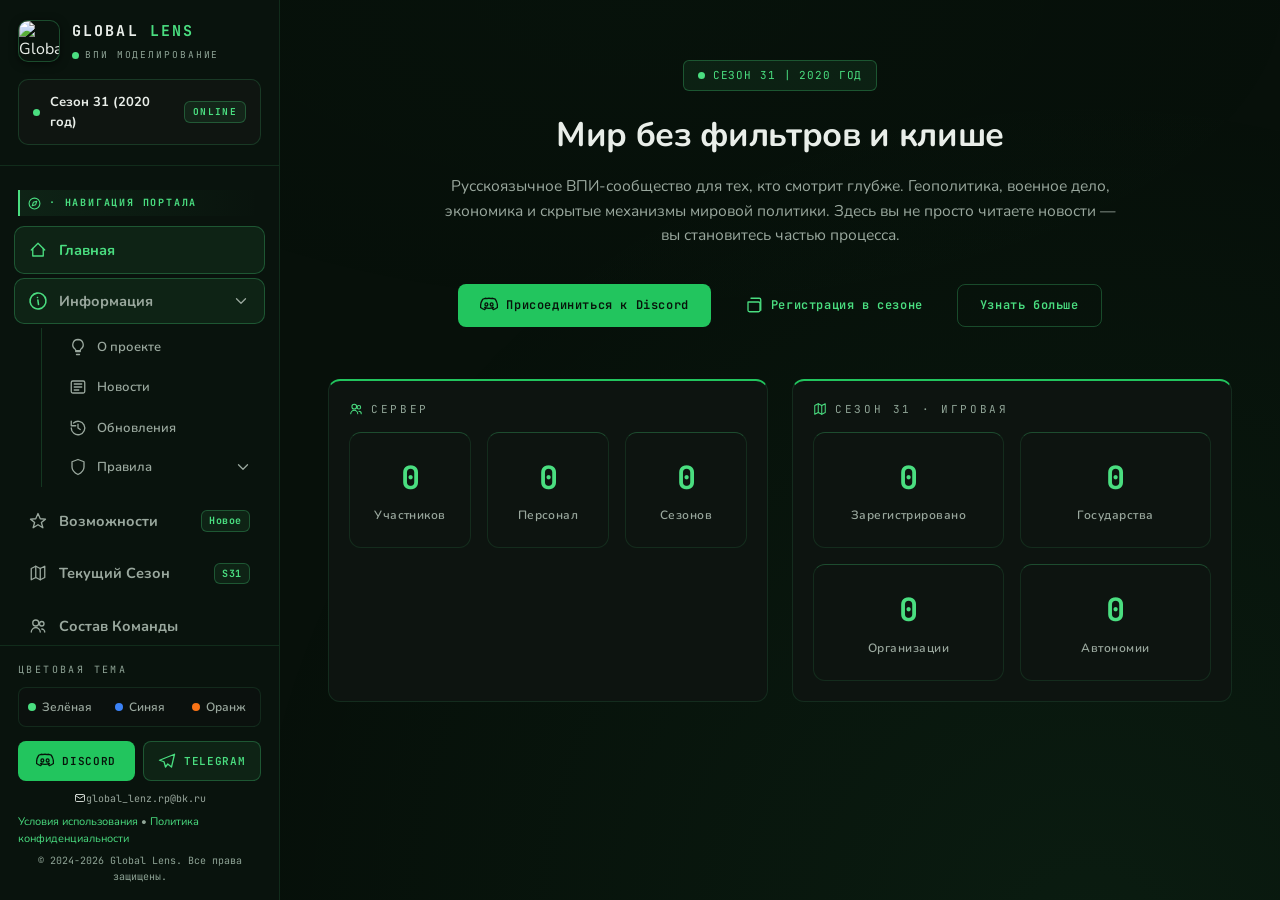
==== index.html @ abaf53c4 "Fix GitHub Pages subpath base href and SPA routing for test repository" ====
<!DOCTYPE html>
<html lang="ru" data-theme="green">
<head>
<meta charset="utf-8">
<meta name="viewport" content="width=device-width, initial-scale=1">
<script>
// Автоматический base href для корректной работы как на основном домене, так и на подкаталогах GitHub Pages
(function() {
  var p = window.location.pathname;
  var host = window.location.hostname;
  if (host.endsWith('github.io')) {
    var segs = p.split('/').filter(Boolean);
    if (segs.length > 0 && !segs[0].endsWith('.html') && !segs[0].endsWith('.php')) {
      document.write('<base href="/' + segs[0] + '/">');
      return;
    }
  }
  document.write('<base href="/">');
})();
</script>
<!-- Основные мета-теги -->
<title>Global Lens — мир без фильтров и клише | Официальный портал</title>
<meta name="description" content="Официальный сайт проекта Global Lens: правила сервера, геополитика, военное дело, статистика игроков, информация о сезонах и актуальный статус.">

<!-- Зелёный цвет темы для эмбедов Discord/Telegram -->
<meta name="theme-color" content="#4ade80">

<link rel="canonical" href="https://global-lens.xyz/">
<link rel="sitemap" type="application/xml" title="Sitemap" href="/sitemap.xml">

<!-- Open Graph (Discord, Telegram, VK и др.) -->
<meta property="og:type" content="website">
<meta property="og:locale" content="ru_RU">
<meta property="og:url" content="https://global-lens.xyz/">
<meta property="og:site_name" content="Global Lens">
<meta property="og:title" content="Global Lens — мир без фильтров и клише | Официальный портал">
<meta property="og:description" content="Официальный портал проекта Global Lens: военно-политическое моделирование, карта Сезона 31 (2020 год), альянсы, статистика игроков, база знаний и правила.">
<meta property="og:image" content="https://global-lens.xyz/assets/logo-green.webp">
<meta property="og:image:width" content="512">
<meta property="og:image:height" content="512">
<meta property="og:image:alt" content="Логотип Global Lens">

<!-- Twitter / X Card -->
<meta name="twitter:card" content="summary">
<meta name="twitter:url" content="https://global-lens.xyz/">
<meta name="twitter:title" content="Global Lens — мир без фильтров и клише">
<meta name="twitter:description" content="Военно-политическое моделирование, карта Сезона 31 (2020 год), альянсы, статистика игроков, база знаний и правила.">
<meta name="twitter:image" content="https://global-lens.xyz/assets/logo-green.webp">

<link rel="icon" type="image/svg+xml" href="LXR.svg">
<link rel="icon" type="image/png" href="planeta.png">
<link rel="preconnect" href="https://fonts.googleapis.com">
<link rel="preconnect" href="https://fonts.gstatic.com" crossorigin>
<link href="https://fonts.googleapis.com/css2?family=JetBrains+Mono:wght@400;700&family=Nunito:wght@400;600;700;800;900&display=swap" rel="stylesheet">
<script type="importmap">
{
  "imports": {
    "three": "https://unpkg.com/three@0.161.0/build/three.module.js",
    "three/addons/": "https://unpkg.com/three@0.161.0/examples/jsm/"
  }
}
</script>
<link rel="stylesheet" href="style.css">
<style>
/* === Геополитическая схема государств на 3D Глобусе (Векторные контуры) === */
.state-schema-container {
  position: relative;
  border: 1px solid rgba(74, 222, 128, 0.25) !important;
  box-shadow: 0 0 35px rgba(74, 222, 128, 0.08);
  border-radius: 16px;
  overflow: hidden;
  background: radial-gradient(circle at 50% 50%, #0d1711 0%, #060a08 100%);
  user-select: none;
}
.globe-viewport {
  width: 100%;
  height: 560px;
  max-height: 75vh;
  min-height: 380px;
  position: relative;
  overflow: hidden;
  background: radial-gradient(circle at center, #09120e 0%, #050807 80%);
  cursor: grab;
}
.globe-viewport:active {
  cursor: grabbing;
}
.globe-loader {
  position: absolute;
  inset: 0;
  display: flex;
  flex-direction: column;
  align-items: center;
  justify-content: center;
  gap: 12px;
  background: rgba(6, 10, 8, 0.95);
  color: #4ade80;
  font-family: 'JetBrains Mono', monospace;
  font-size: 11px;
  letter-spacing: 0.05em;
  z-index: 20;
}
.globe-spinner {
  width: 32px;
  height: 32px;
  border: 2px solid rgba(74, 222, 128, 0.2);
  border-top-color: #4ade80;
  border-radius: 50%;
  animation: globe-spin 0.8s linear infinite;
}
@keyframes globe-spin { to { transform: rotate(360deg); } }

.schema-hud-top {
  position: absolute;
  top: 12px;
  left: 14px;
  right: 14px;
  display: flex;
  justify-content: space-between;
  align-items: center;
  z-index: 15;
  pointer-events: none;
  gap: 10px;
}
.schema-hud-left, .schema-hud-right {
  display: flex;
  align-items: center;
  gap: 8px;
  pointer-events: auto;
}
.schema-badge {
  font-family: 'JetBrains Mono', monospace;
  font-size: 10.5px;
  font-weight: 700;
  color: #4ade80;
  background: rgba(8, 14, 11, 0.88);
  border: 1px solid rgba(74, 222, 128, 0.35);
  padding: 4px 10px;
  border-radius: 20px;
  backdrop-filter: blur(8px);
  display: inline-flex;
  align-items: center;
  gap: 6px;
  letter-spacing: 0.04em;
}
.schema-live-pill {
  font-family: 'JetBrains Mono', monospace;
  font-size: 10px;
  color: #94a3b8;
  background: rgba(15, 23, 42, 0.8);
  padding: 3px 8px;
  border-radius: 12px;
  border: 1px solid rgba(148, 163, 184, 0.2);
  display: inline-flex;
  align-items: center;
  gap: 5px;
}
.dot-pulse {
  width: 6px;
  height: 6px;
  border-radius: 50%;
  background: #4ade80;
  box-shadow: 0 0 6px #4ade80;
  animation: pulse-dot 1.5s infinite;
}
@keyframes pulse-dot { 0%, 100% { opacity: 1; } 50% { opacity: 0.3; } }

.globe-source-select-wrap {
  position: relative;
  display: inline-flex;
  align-items: center;
  background: rgba(8, 14, 11, 0.88);
  border: 1px solid rgba(74, 222, 128, 0.3);
  border-radius: 8px;
  padding: 2px 8px 2px 6px;
  backdrop-filter: blur(8px);
}
.globe-source-select-wrap .ic.mini {
  width: 13px;
  height: 13px;
  color: #4ade80;
  margin-right: 5px;
}
.globe-source-select {
  background: transparent;
  border: none;
  color: #f1f5f9;
  font-family: 'JetBrains Mono', monospace;
  font-size: 10px;
  cursor: pointer;
  outline: none;
  padding: 2px 0;
}
.globe-source-select option {
  background: #09120e;
  color: #f1f5f9;
}
.globe-hud-btn {
  background: rgba(8, 14, 11, 0.88);
  border: 1px solid rgba(74, 222, 128, 0.3);
  color: #4ade80;
  width: 26px;
  height: 26px;
  border-radius: 50%;
  display: inline-flex;
  align-items: center;
  justify-content: center;
  cursor: pointer;
  backdrop-filter: blur(8px);
  transition: all 0.2s;
  padding: 0;
}
.globe-hud-btn:hover {
  background: rgba(74, 222, 128, 0.2);
  border-color: #4ade80;
}
.globe-hud-btn.spinning svg {
  animation: globe-spin 0.6s linear infinite;
}

/* 3D Метки стран с флагами на сфере */
.globe-flag-pin {
  position: absolute;
  width: 0;
  height: 0;
  pointer-events: none;
  user-select: none;
  z-index: 5;
  transition: opacity 0.25s ease;
}
.globe-flag-pin:hover {
  z-index: 30 !important;
}
.flag-pin-badge {
  position: absolute;
  left: 0;
  bottom: 0;
  display: inline-flex;
  align-items: center;
  gap: 5px;
  background: rgba(6, 12, 9, 0.92);
  border: 1px solid var(--faction-color, #4ade80);
  box-shadow: 0 0 12px var(--faction-glow, rgba(74, 222, 128, 0.4)), 0 4px 12px rgba(0, 0, 0, 0.7);
  padding: 2.5px 7px 2.5px 6px;
  border-radius: 12px;
  backdrop-filter: blur(8px);
  transform: translate(-50%, -8px);
  transform-origin: 50% 100%;
  pointer-events: auto;
  cursor: pointer;
  transition: transform 0.2s cubic-bezier(0.175, 0.885, 0.32, 1.275), box-shadow 0.2s ease, opacity 0.25s ease, border-color 0.2s ease;
  will-change: transform;
}
.globe-flag-pin:hover .flag-pin-badge,
.flag-pin-badge:hover {
  transform: translate(-50%, -10px) scale(1.15);
  box-shadow: 0 0 20px var(--faction-glow, rgba(74, 222, 128, 0.6)), 0 6px 16px rgba(0, 0, 0, 0.9);
}
.flag-icon {
  font-size: 13px;
  line-height: 1;
  display: inline-flex;
  align-items: center;
}
.flag-label {
  font-family: 'JetBrains Mono', monospace;
  font-size: 9.5px;
  font-weight: 700;
  color: #f1f5f9;
  letter-spacing: 0.02em;
  white-space: nowrap;
}
.flag-count-pill {
  font-family: 'JetBrains Mono', monospace;
  font-size: 8.5px;
  background: var(--faction-color, #4ade80);
  color: #060a08;
  font-weight: 800;
  padding: 0 4px;
  border-radius: 8px;
  line-height: 14px;
  margin-left: 2px;
}
.flag-radar-dot {
  position: absolute;
  bottom: -6px;
  left: 50%;
  transform: translateX(-50%);
  width: 5px;
  height: 5px;
  border-radius: 50%;
  background: var(--faction-color, #4ade80);
  box-shadow: 0 0 6px var(--faction-color, #4ade80);
}

/* Всплывающие подсказки (Tooltips) - абсолютный приоритет поверх меток и канваса */
#globeCanvas > div > div:not(.scene-tooltip) {
  z-index: 10 !important;
}
.float-tooltip-kap,
.scene-tooltip,
div.scene-tooltip {
  z-index: 99999999 !important;
  pointer-events: none !important;
  background: transparent !important;
  border: none !important;
  padding: 0 !important;
  box-shadow: none !important;
}
.globe-tooltip {
  position: relative;
  z-index: 100000000 !important;
  background: rgba(6, 12, 9, 0.98);
  border: 1px solid rgba(148, 163, 184, 0.35);
  border-radius: 9px;
  padding: 10px 14px;
  backdrop-filter: blur(14px);
  box-shadow: 0 16px 40px rgba(0, 0, 0, 0.95), 0 0 0 1px rgba(255, 255, 255, 0.08);
  font-family: 'Nunito', sans-serif;
  color: #f1f5f9;
  pointer-events: none;
  min-width: 170px;
  max-width: 290px;
}
.globe-tooltip.active {
  border-color: rgba(74, 222, 128, 0.6);
  box-shadow: 0 0 24px rgba(74, 222, 128, 0.25), 0 16px 40px rgba(0, 0, 0, 0.95);
}
.globe-tooltip-header {
  display: flex;
  align-items: center;
  gap: 6px;
  margin-bottom: 4px;
}
.globe-tooltip-flag {
  font-size: 14px;
}
.globe-tooltip-title {
  font-family: 'JetBrains Mono', monospace;
  font-size: 11px;
  font-weight: 700;
  color: #f8fafc;
}
.globe-tooltip-status {
  font-family: 'JetBrains Mono', monospace;
  font-size: 8.5px;
  color: #4ade80;
  background: rgba(74, 222, 128, 0.15);
  padding: 1px 4px;
  border-radius: 4px;
  margin-left: auto;
}
.globe-tooltip-row {
  font-size: 10px;
  margin-top: 2px;
  display: flex;
  gap: 4px;
}
.globe-tooltip-row .k { color: #94a3b8; }
.globe-tooltip-row .v { color: #f1f5f9; font-weight: 600; }
.globe-tooltip-hint {
  font-family: 'JetBrains Mono', monospace;
  font-size: 8.5px;
  color: #64748b;
  margin-top: 6px;
  border-top: 1px dashed rgba(255, 255, 255, 0.1);
  padding-top: 4px;
}

/* Карточка выбранного государства (HUD Drawer) */
.globe-country-card {
  position: absolute;
  bottom: 56px;
  right: 14px;
  width: 280px;
  background: rgba(8, 14, 11, 0.94);
  border: 1px solid rgba(74, 222, 128, 0.35);
  border-top: 2px solid var(--faction-color, #4ade80);
  border-radius: 12px;
  padding: 14px;
  backdrop-filter: blur(12px);
  box-shadow: 0 12px 32px rgba(0, 0, 0, 0.75), 0 0 20px rgba(74, 222, 128, 0.1);
  z-index: 30;
  animation: cardIn 0.25s cubic-bezier(0.16, 1, 0.3, 1);
}
@keyframes cardIn {
  from { opacity: 0; transform: translateY(10px) scale(0.96); }
  to { opacity: 1; transform: translateY(0) scale(1); }
}
.card-close-btn {
  position: absolute;
  top: 8px; right: 8px;
  background: transparent;
  border: none;
  color: #94a3b8;
  font-size: 12px;
  cursor: pointer;
  padding: 4px 6px;
  border-radius: 4px;
  transition: all 0.2s;
}
.card-close-btn:hover {
  color: #fff;
  background: rgba(255, 255, 255, 0.1);
}
.country-card-header {
  display: flex;
  align-items: center;
  gap: 10px;
  margin-bottom: 10px;
}
.country-card-flag {
  font-size: 26px;
  line-height: 1;
}
.country-card-title-group h4 {
  margin: 0;
  font-family: 'JetBrains Mono', monospace;
  font-size: 13px;
  color: #f8fafc;
}
.country-card-faction {
  font-family: 'JetBrains Mono', monospace;
  font-size: 9.5px;
  display: inline-block;
  padding: 1px 6px;
  border-radius: 4px;
  border: 1px solid currentColor;
  margin-top: 2px;
}
.country-card-grid {
  display: grid;
  grid-template-columns: 1fr 1fr;
  gap: 8px;
  margin-bottom: 12px;
  background: rgba(15, 23, 42, 0.5);
  padding: 8px;
  border-radius: 8px;
  border: 1px solid rgba(255, 255, 255, 0.05);
}
.card-stat-item {
  display: flex;
  flex-direction: column;
}
.card-stat-label {
  font-family: 'JetBrains Mono', monospace;
  font-size: 8.5px;
  color: #64748b;
  text-transform: uppercase;
}
.card-stat-val {
  font-family: 'JetBrains Mono', monospace;
  font-size: 11px;
  color: #e2e8f0;
  font-weight: 700;
  margin-top: 1px;
}
.country-card-footer {
  display: flex;
  justify-content: flex-end;
  margin-top: 6px;
}
.country-dossier-btn {
  width: 100%;
  display: flex;
  align-items: center;
  justify-content: center;
  gap: 8px;
  padding: 8px 14px;
  font-family: 'JetBrains Mono', 'Segoe UI', monospace;
  font-size: 11px;
  font-weight: 700;
  text-transform: uppercase;
  letter-spacing: 0.8px;
  color: #ffffff;
  background: linear-gradient(135deg, rgba(74, 222, 128, 0.16) 0%, rgba(15, 23, 42, 0.82) 100%);
  border: 1px solid var(--faction-color, rgba(74, 222, 128, 0.5));
  border-radius: 8px;
  cursor: pointer;
  box-shadow: 0 0 14px rgba(74, 222, 128, 0.15), inset 0 1px 0 rgba(255, 255, 255, 0.15);
  backdrop-filter: blur(8px);
  -webkit-backdrop-filter: blur(8px);
  transition: all 0.25s cubic-bezier(0.16, 1, 0.3, 1);
  position: relative;
  overflow: hidden;
}
.country-dossier-btn::before {
  content: '';
  position: absolute;
  top: 0; left: -100%; width: 100%; height: 100%;
  background: linear-gradient(90deg, transparent, rgba(255, 255, 255, 0.22), transparent);
  transition: left 0.5s ease;
}
.country-dossier-btn:hover {
  background: linear-gradient(135deg, rgba(74, 222, 128, 0.32) 0%, rgba(30, 41, 59, 0.95) 100%);
  border-color: var(--faction-color, #4ade80);
  box-shadow: 0 0 20px var(--faction-color, rgba(74, 222, 128, 0.45)), 0 4px 12px rgba(0, 0, 0, 0.4);
  transform: translateY(-1.5px);
  color: #f8fafc;
}
.country-dossier-btn:hover::before {
  left: 100%;
}
.country-dossier-btn:hover .dossier-arrow {
  transform: translateX(3px);
}
.country-dossier-btn:active {
  transform: translateY(0.5px) scale(0.98);
  box-shadow: 0 0 10px var(--faction-color, rgba(74, 222, 128, 0.3));
}
.dossier-arrow {
  transition: transform 0.2s ease;
  stroke: var(--faction-color, #4ade80);
}

/* Нижняя панель легенды и контролов */
.schema-legend-bar {
  position: absolute;
  bottom: 10px;
  left: 10px;
  right: 10px;
  display: flex;
  flex-direction: column;
  align-items: center;
  gap: 6px;
  z-index: 15;
  pointer-events: none;
}
.legend-pills {
  display: flex;
  flex-wrap: wrap;
  gap: 5px;
  justify-content: center;
  pointer-events: auto;
}
.l-pill {
  font-family: 'JetBrains Mono', monospace;
  font-size: 9.5px;
  padding: 3px 8px;
  border-radius: 12px;
  background: rgba(8, 14, 11, 0.88);
  border: 1px solid rgba(255, 255, 255, 0.12);
  color: #e2e8f0;
  display: inline-flex;
  align-items: center;
  gap: 5px;
  backdrop-filter: blur(8px);
  cursor: pointer;
  transition: all 0.2s;
}
.l-pill:hover {
  border-color: rgba(74, 222, 128, 0.5);
  background: rgba(74, 222, 128, 0.15);
  transform: translateY(-1px);
}
.l-pill.active {
  background: rgba(255, 255, 255, 0.18) !important;
  border-color: #ffffff !important;
  box-shadow: 0 0 14px rgba(255, 255, 255, 0.35) !important;
  transform: translateY(-1.5px);
}
.l-pill.blue.active {
  border-color: #38bdf8 !important;
  box-shadow: 0 0 16px rgba(56, 189, 248, 0.6) !important;
}
.l-pill.red.active {
  border-color: #f87171 !important;
  box-shadow: 0 0 16px rgba(248, 113, 113, 0.6) !important;
}
.l-pill.amber.active {
  border-color: #fbbf24 !important;
  box-shadow: 0 0 16px rgba(251, 191, 36, 0.6) !important;
}
.l-pill.orange.active {
  border-color: #fb923c !important;
  box-shadow: 0 0 16px rgba(251, 146, 60, 0.6) !important;
}
.l-pill.purple.active {
  border-color: #c084fc !important;
  box-shadow: 0 0 16px rgba(192, 132, 252, 0.6) !important;
}
.l-pill.green.active {
  border-color: #4ade80 !important;
  box-shadow: 0 0 16px rgba(74, 222, 128, 0.6) !important;
}
.l-pill.cyan.active {
  border-color: #06b6d4 !important;
  box-shadow: 0 0 16px rgba(6, 182, 212, 0.6) !important;
}
.l-pill.emerald.active {
  border-color: #10b981 !important;
  box-shadow: 0 0 16px rgba(16, 185, 129, 0.6) !important;
}
.l-pill.yellow.active {
  border-color: #eab308 !important;
  box-shadow: 0 0 16px rgba(234, 179, 8, 0.6) !important;
}
.l-pill.ruby.active {
  border-color: #e11d48 !important;
  box-shadow: 0 0 16px rgba(225, 29, 72, 0.6) !important;
}
.l-pill.gray.active {
  border-color: #94a3b8 !important;
  box-shadow: 0 0 16px rgba(148, 163, 184, 0.6) !important;
}

.globe-flag-pin.pin-highlighted {
  z-index: 20 !important;
  opacity: 1 !important;
}
.globe-flag-pin.pin-highlighted .flag-pin-badge {
  transform: translate(-50%, -10px) scale(1.14);
  box-shadow: 0 0 25px var(--faction-glow), 0 0 12px var(--faction-color), 0 4px 14px rgba(0, 0, 0, 0.8) !important;
  border-width: 1.5px !important;
}
/* Другие страны при активном фильтре альянса остаются четко видимыми и кликабельными */
.globe-flag-pin.pin-dimmed {
  opacity: 0.72 !important;
  pointer-events: none;
  z-index: 4 !important;
}
.globe-flag-pin.pin-dimmed:hover {
  opacity: 1 !important;
  z-index: 30 !important;
}
.globe-flag-pin.pin-dimmed .flag-pin-badge {
  pointer-events: auto !important;
  cursor: pointer;
  transform: translate(-50%, -8px) scale(0.92);
  box-shadow: 0 2px 8px rgba(0, 0, 0, 0.6);
  opacity: 0.90;
}
.globe-flag-pin.pin-dimmed:hover .flag-pin-badge,
.globe-flag-pin.pin-dimmed .flag-pin-badge:hover {
  transform: translate(-50%, -10px) scale(1.15);
  opacity: 1;
  box-shadow: 0 0 20px var(--faction-glow, rgba(74, 222, 128, 0.6)), 0 6px 16px rgba(0, 0, 0, 0.9);
}

.l-pill .dot { width: 6px; height: 6px; border-radius: 50%; }
.l-pill.blue .dot { background: #38bdf8; box-shadow: 0 0 6px #38bdf8; }
.l-pill.red .dot { background: #f87171; box-shadow: 0 0 6px #f87171; }
.l-pill.amber .dot { background: #fbbf24; box-shadow: 0 0 6px #fbbf24; }
.l-pill.orange .dot { background: #fb923c; box-shadow: 0 0 6px #fb923c; }
.l-pill.purple .dot { background: #c084fc; box-shadow: 0 0 6px #c084fc; }
.l-pill.green .dot { background: #4ade80; box-shadow: 0 0 6px #4ade80; }
.l-pill.cyan .dot { background: #06b6d4; box-shadow: 0 0 6px #06b6d4; }
.l-pill.emerald .dot { background: #10b981; box-shadow: 0 0 6px #10b981; }
.l-pill.yellow .dot { background: #eab308; box-shadow: 0 0 6px #eab308; }
.l-pill.ruby .dot { background: #e11d48; box-shadow: 0 0 6px #e11d48; }
.l-pill.gray .dot { background: #94a3b8; box-shadow: 0 0 6px #94a3b8; }

.viewer-bottom-controls {
  display: flex;
  align-items: center;
  gap: 8px;
  pointer-events: auto;
  flex-wrap: wrap;
  justify-content: center;
}
.globe-ctrl-btn {
  font-family: 'JetBrains Mono', monospace;
  font-size: 9.5px;
  color: #94a3b8;
  background: rgba(8, 14, 11, 0.88);
  border: 1px solid rgba(255, 255, 255, 0.1);
  padding: 3px 8px;
  border-radius: 6px;
  cursor: pointer;
  backdrop-filter: blur(8px);
  transition: all 0.2s;
}
.globe-ctrl-btn:hover {
  color: #4ade80;
  border-color: rgba(74, 222, 128, 0.4);
}
.globe-ctrl-btn.active {
  color: #4ade80;
  border-color: rgba(74, 222, 128, 0.5);
  background: rgba(74, 222, 128, 0.12);
}
.viewer-hint-text {
  font-family: 'JetBrains Mono', monospace;
  font-size: 9.5px;
  color: #64748b;
  letter-spacing: 0.04em;
}

@media (max-width: 640px) {
  .globe-source-select-wrap { display: none; }
  .globe-country-card { width: calc(100% - 24px); right: 12px; bottom: 85px; }
  .viewer-hint-text { display: none; }
}
</style>
</head>
<body>

<!-- Мобильная шапка (видна только на экранах ≤960px) -->
<header class="mobile-header">
  <button class="menu-toggle" id="menuToggle" aria-label="Открыть меню навигации" aria-expanded="false">
    <svg viewBox="0 0 24 24" fill="none" stroke="currentColor" stroke-width="2.2" stroke-linecap="round"><path d="M3 6h18M3 12h18M3 18h18"/></svg>
  </button>
  <div class="mobile-brand">
    <div class="logo-badge mini">
      <img class="logo-green" src="assets/logo-green.webp" alt="Global Lens Green" width="32" height="32">
      <img class="logo-blue" src="assets/logo-blue.webp" alt="Global Lens Blue" width="32" height="32">
      <img class="logo-orange" src="assets/logo-orange.webp" alt="Global Lens Orange" width="32" height="32">
    </div>
    <div class="mobile-title"><span class="logo-title">GLOBAL <span>LENS</span></span></div>
  </div>
  <div class="status-card" style="margin:0;padding:6px 10px;font-size:11px"><span class="dot pulse" style="width:6px;height:6px"></span>S31</div>
</header>

<div class="layout">

  <!-- Оверлей для закрытия мобильного меню -->
  <div class="drawer-overlay" id="drawerOverlay"></div>

  <!-- SIDEBAR -->
  <aside class="sidebar">
    <div class="side-top">
      <div class="logo-row">
        <div class="logo-badge">
          <img class="logo-green" src="assets/logo-green.webp" alt="Global Lens Green" width="48" height="48">
          <img class="logo-blue" src="assets/logo-blue.webp" alt="Global Lens Blue" width="48" height="48">
          <img class="logo-orange" src="assets/logo-orange.webp" alt="Global Lens Orange" width="48" height="48">
        </div>
        <div>
          <div class="logo-title">GLOBAL <span>LENS</span></div>
          <div class="logo-sub"><span class="dot"></span>ВПИ МОДЕЛИРОВАНИЕ</div>
        </div>
        <button class="drawer-close-btn" id="drawerCloseBtn" aria-label="Закрыть меню">✕</button>
      </div>
      <div class="status-card">
        <span class="dot pulse"></span>Сезон 31 (2020 год)<span class="badge-online">ONLINE</span>
      </div>
    </div>

    <nav class="side-nav">
      <div class="nav-category-header">
        <svg class="nav-cat-ic" viewBox="0 0 24 24" fill="none" stroke="currentColor" stroke-width="2" stroke-linecap="round" stroke-linejoin="round">
          <circle cx="12" cy="12" r="10"></circle>
          <polygon points="16.24 7.76 14.12 14.12 7.76 16.24 9.88 9.88 16.24 7.76"></polygon>
        </svg>
        <span>· НАВИГАЦИЯ ПОРТАЛА</span>
      </div>
      <a class="nav-item active" href="#" data-go="home"><svg class="ic"><use href="#i-home"/></svg>Главная</a>
      <div class="nav-group open" id="infoGroup">
        <button class="nav-item" id="infoBtn"><svg class="ic"><use href="#i-info"/></svg>Информация<svg class="chev ic"><use href="#i-chevron"/></svg></button>
        <div class="subnav">
          <a class="sub-item" href="#" data-go="about"><svg class="ic"><use href="#i-bulb"/></svg>О проекте</a>
          <a class="sub-item" href="#" data-go="news"><svg class="ic"><use href="#i-news"/></svg>Новости</a>
          <a class="sub-item" href="#" data-go="updates"><svg class="ic"><use href="#i-history"/></svg>Обновления</a>
          
          <div class="nav-group" id="rulesGroup">
            <button class="sub-item" id="rulesBtn"><svg class="ic"><use href="#i-shield"/></svg>Правила<svg class="chev ic"><use href="#i-chevron"/></svg></button>
            <div class="subnav">
              <a class="sub-item" href="#" data-go="rules-server"><svg class="ic"><use href="#i-scroll"/></svg>Правила сервера</a>
              <a class="sub-item" href="#" data-go="rules-bot"><svg class="ic"><use href="#i-bot"/></svg>Правила бота</a>
              <a class="sub-item" href="#" data-go="rules-privacy"><svg class="ic"><use href="#i-lock"/></svg>Приватность</a>
            </div>
          </div>
        </div>
      </div>
      <a class="nav-item" href="#" data-go="features"><svg class="ic"><use href="#i-star"/></svg>Возможности<span class="pill">Новое</span></a>
      <a class="nav-item" href="#" data-go="season"><svg class="ic"><use href="#i-map"/></svg>Текущий Сезон<span class="pill">S31</span></a>
      <a class="nav-item" href="#" data-go="staff"><svg class="ic"><use href="#i-users"/></svg>Состав Команды</a>
      <a class="nav-item nav-item-shame" href="#" data-go="shame"><svg class="ic"><use href="#i-skull"/></svg>Доска позора<span class="pill pill-shame">401</span></a>

      <div class="nav-category-header nav-category-spacer">
        <svg class="nav-cat-ic" viewBox="0 0 24 24" fill="none" stroke="currentColor" stroke-width="2" stroke-linecap="round" stroke-linejoin="round">
          <rect x="3" y="3" width="7" height="7"></rect>
          <rect x="14" y="3" width="7" height="7"></rect>
          <rect x="14" y="14" width="7" height="7"></rect>
          <rect x="3" y="14" width="7" height="7"></rect>
        </svg>
        <span>· ДОПОЛНИТЕЛЬНО</span>
      </div>
      <a class="nav-item" href="#" data-go="cabinet"><svg class="ic"><use href="#i-user"/></svg><span id="cabinetLabel">Личный кабинет</span></a>
      <a class="nav-item" href="#" data-go="press"><svg class="ic"><use href="#i-news"/></svg>Пресса</a>
      <a class="nav-item" href="#" data-go="donate"><svg class="ic"><use href="#i-bag"/></svg>Донат магазин</a>
      <a class="nav-item" href="#" data-go="wiki"><svg class="ic"><use href="#i-book"/></svg>Вики</a>
    </nav>

    <div class="side-bottom">
      <div class="theme-row">
        <div class="nav-label" style="margin:0">ЦВЕТОВАЯ ТЕМА</div>
        <div class="theme-name" id="themeName"></div>
      </div>
      <div class="themes">
        <button class="theme-btn" data-theme-set="green"><i class="theme-icon-green"></i>Зелёная</button>
        <button class="theme-btn" data-theme-set="blue"><i class="theme-icon-blue"></i>Синяя</button>
        <button class="theme-btn" data-theme-set="orange"><i class="theme-icon-orange"></i>Оранж</button>
      </div>
      <div class="socials">
        <a class="btn-discord" href="https://discord.gg/edPpSRmRNu" target="_blank" rel="noopener">
          <svg class="ic" viewBox="0 0 24 24"><path d="M20.3 4.3a18 18 0 0 0-4.4-1.3l-.2.4a16.4 16.4 0 0 0-7.5 0l-.2-.4A18 18 0 0 0 3.7 4.3C1.2 8 .5 11.7.8 15.3a18 18 0 0 0 5.5 2.8c.5-.6.9-1.3 1.2-2-.5-.2-.9-.4-1.3-.7l.3-.2a13 13 0 0 0 11 0l.3.2c-.4.3-.8.5-1.3.7.3.7.7 1.4 1.2 2a18 18 0 0 0 5.5-2.8c.4-4.2-.7-7.9-2.9-11zM8.5 13.3c-1 0-1.9-1-1.9-2.1 0-1.2.8-2.1 1.9-2.1 1 0 1.9 1 1.9 2.1 0 1.2-.9 2.1-1.9 2.1zm7 0c-1 0-1.9-1-1.9-2.1 0-1.2.8-2.1 1.9-2.1s1.9 1 1.9 2.1c0 1.2-.9 2.1-1.9 2.1z"/></svg>
          DISCORD
        </a>
        <a class="btn-tg" href="https://t.me/+5DaqxYO3H6VlMzhi" target="_blank" rel="noopener">
          <svg class="ic" viewBox="0 0 24 24"><path d="M22 3 2 11l6 2 2 7 3-4 5 4 4-17z"/></svg>
          TELEGRAM
        </a>
      </div>
      <div class="mail"><svg class="ic"><use href="#i-mail"/></svg><a href="mailto:global_lenz.rp@bk.ru">global_lenz.rp@bk.ru</a></div>
      <div class="legal-docs" style="margin-top: 6px; font-size: 11px; color: #8fa496;">
        <a href="/terms.html" style="color: #4ade80; text-decoration: none;">Условия использования</a> • <a href="/privacy.html" style="color: #4ade80; text-decoration: none;">Политика конфиденциальности</a>
      </div>
      <div class="copy">© 2024-2026 Global Lens. Все права защищены.</div>
    </div>
  </aside>

  <!-- MAIN -->
  <main class="main">

    <!-- ГЛАВНАЯ -->
    <section class="page active" id="page-home">
      <div class="hero">
        <div class="hero-badge"><i class="dot pulse"></i>СЕЗОН 31 | 2020 ГОД</div>
        <h1>Мир без фильтров и клише</h1>
        <p class="lead">Русскоязычное ВПИ-сообщество для тех, кто смотрит глубже. Геополитика, военное дело, экономика и скрытые механизмы мировой политики. Здесь вы не просто читаете новости — вы становитесь частью процесса.</p>
        
        <div class="cta-row">
          <a class="cta fill" href="https://discord.gg/edPpSRmRNu" target="_blank" rel="noopener"><svg class="ic"><use href="#i-discord"/></svg>Присоединиться к Discord</a>
          <a class="cta outline" href="#" data-go="cabinet"><svg class="ic"><use href="#i-scroll"/></svg>Регистрация в сезоне</a>
          <a class="cta ghost" href="#" data-go="about">Узнать больше</a>
        </div>
      </div>

      <div class="stats-split">
        <div class="stats-col">
          <div class="stats-col-title"><svg class="ic"><use href="#i-users"/></svg>СЕРВЕР</div>
          <div class="stats three">
            <div class="stat"><b data-stat="discord_members">0</b><span>Участников</span></div>
            <div class="stat"><b data-stat="staff">0</b><span>Персонал</span></div>
            <div class="stat"><b data-count="31">0</b><span>Сезонов</span></div>
          </div>
        </div>
        <div class="stats-col">
          <div class="stats-col-title"><svg class="ic"><use href="#i-map"/></svg>СЕЗОН 31 · ИГРОВАЯ</div>
          <div class="stats two">
            <div class="stat"><b data-stat="players">0</b><span>Зарегистрировано</span></div>
            <div class="stat"><b data-stat="countries">0</b><span>Государства</span></div>
            <div class="stat"><b data-stat="orgs">0</b><span>Организации</span></div>
            <div class="stat"><b data-stat="autos">0</b><span>Автономии</span></div>
          </div>
        </div>
      </div>
      <div class="updates-stats" style="margin-top:18px" id="worldStats"></div>
    </section>

    <!-- О ПРОЕКТЕ -->
    <section class="page" id="page-about">
      <h1>О <em>сервере</em></h1>
      <p class="lead">ВПИ-сообщество нового уровня</p>

      <div class="about-split">
        <div class="about-viewer state-schema-container" id="globeViewerWrapper">
          <!-- Верхний HUD управления и источника -->
          <div class="schema-hud-top">
            <div class="schema-hud-left">
              <span class="schema-badge"><svg class="ic"><use href="#i-globe"/></svg> ГЕОПОЛИТИЧЕСКАЯ СХЕМА</span>
              <span class="schema-live-pill" id="globeLiveStatus" title="Автоматическая синхронизация с файлом">
                <span class="dot-pulse"></span>
                <span id="globeCountryCount">0 стран</span>
              </span>
            </div>
            <div class="schema-hud-right">
              <div class="globe-source-select-wrap">
                <svg class="ic mini"><use href="#i-scroll"/></svg>
                <select id="globeSourceSelect" class="globe-source-select" title="Выберите файл со странами">
                  <option value="data/seasons/season-31.json">data/seasons/season-31.json (Сезон 31 - 2020)</option>
                  <option value="players.json" selected>players.json (Активные игроки)</option>
                  <option value="countries2020.json">countries2020.json (2020 База - 205 стран)</option>
                  <option value="autonomy.json">autonomy.json (43 Автономии)</option>
                  <option value="pmc.json">pmc.json (40 ЧВК / Организаций)</option>
                  <option value="data/active_countries.json">data/active_countries.json</option>
                  <option value="data/seasons/season-28.json">data/seasons/season-28.json (Сезон 28)</option>
                  <option value="data/seasons/season-26.json">data/seasons/season-26.json (Сезон 26)</option>
                  <option value="data/seasons/season-25.json">data/seasons/season-25.json (Сезон 25)</option>
                  <option value="countries2014.json">countries2014.json (2014 База)</option>
                  <option value="custom">Выбрать локальный файл...</option>
                </select>
              </div>
              <input type="file" id="globeCustomFileInput" accept=".json" style="display:none">
              <button id="globeRefreshBtn" class="globe-hud-btn" title="Принудительно перечитать файл">
                <svg class="ic mini"><use href="#i-history"/></svg>
              </button>
            </div>
          </div>

          <!-- Контейнер для 3D WebGL планеты с контурами -->
          <div id="globeContainer" class="globe-viewport">
            <div id="globeLoading" class="globe-loader">
              <div class="globe-spinner"></div>
              <span>Инициализация 3D-контуров Земли...</span>
            </div>
          </div>

          <!-- Карточка выбранной страны (HUD Drawer) -->
          <div id="globeCountryCard" class="globe-country-card" style="display: none;">
            <button class="card-close-btn" id="closeCountryCardBtn" title="Закрыть">✕</button>
            <div class="country-card-header">
              <span class="country-card-flag" id="cardFlag">🏳️</span>
              <div class="country-card-title-group">
                <h4 id="cardName">Государство</h4>
                <div id="cardFactionsWrap" class="country-card-factions-wrap">
                  <span class="country-card-faction" id="cardFaction">Фракция</span>
                </div>
              </div>
            </div>
            <div class="country-card-grid">
              <div class="card-stat-item">
                <span class="card-stat-label">Игрок / Лидер</span>
                <span class="card-stat-val" id="cardPlayer">—</span>
              </div>
              <div class="card-stat-item">
                <span class="card-stat-label">Статус</span>
                <span class="card-stat-val" id="cardStatus">—</span>
              </div>
              <div class="card-stat-item">
                <span class="card-stat-label">Население</span>
                <span class="card-stat-val" id="cardPop">—</span>
              </div>
              <div class="card-stat-item">
                <span class="card-stat-label">ВВП</span>
                <span class="card-stat-val" id="cardGdp">—</span>
              </div>
            </div>
            <div class="country-card-footer">
              <button class="country-dossier-btn" id="cardDossierBtn">
                <span>Открыть досье в сезоне</span>
                <svg class="dossier-arrow" viewBox="0 0 24 24" width="13" height="13" fill="none" stroke="currentColor" stroke-width="2.2" stroke-linecap="round" stroke-linejoin="round">
                  <line x1="5" y1="12" x2="19" y2="12"></line>
                  <polyline points="12 5 19 12 12 19"></polyline>
                </svg>
              </button>
              <button class="country-dossier-btn" id="cardAllianceDossierBtn" style="display:none;margin-top:6px;background:rgba(6,182,212,0.12);border-color:#06b6d4;color:#06b6d4">
                <span>Досье альянса</span>
              </button>
            </div>
          </div>

          <!-- Нижний HUD: Легенда и быстрые контролы -->
          <div class="schema-legend-bar">
            <div class="legend-pills">
              <button class="l-pill active" data-faction="all">Все</button>
              <button class="l-pill cyan" data-faction="ОДТО" title="Организация Договора Тихоокеанской Обороны"><span class="dot"></span> ОДТО</button>
              <button class="l-pill emerald" data-faction="ТЭС" title="Тихоокеанское экономическое сообщество"><span class="dot"></span> ТЭС</button>
              <button class="l-pill blue" data-faction="НАТО" title="Североатлантический альянс"><span class="dot"></span> НАТО</button>
              <button class="l-pill yellow" data-faction="ЕС" title="Европейский союз"><span class="dot"></span> ЕС</button>
              <button class="l-pill red" data-faction="ШОС" title="Шанхайская организация сотрудничества"><span class="dot"></span> ШОС</button>
              <button class="l-pill amber" data-faction="БРИКС" title="БРИКС"><span class="dot"></span> БРИКС</button>
              <button class="l-pill orange" data-faction="Ось Сопротивления" title="Ось Сопротивления"><span class="dot"></span> Ось Сопротивления</button>
              <button class="l-pill ruby" data-faction="ОДКБ" title="Организация Договора о коллективной безопасности"><span class="dot"></span> ОДКБ</button>
              <button class="l-pill purple" data-faction="СНГ" title="Содружество Независимых Государств"><span class="dot"></span> СНГ</button>
              <button class="l-pill gray" data-faction="Нейтралитет" title="Вне блоков"><span class="dot"></span> Нейтралы</button>
            </div>
            <div class="viewer-bottom-controls">
              <button class="globe-ctrl-btn active" id="globeRotateToggle" title="Включить или остановить авто-вращение">Вращение</button>
              <button class="globe-ctrl-btn" id="globeResetCamera" title="Вернуть ракурс на центр">Сброс</button>
              <span class="viewer-hint-text">Вращайте глобус · колесо — зум · клик по стране для досье</span>
            </div>
          </div>
        </div>

        <div class="about-text">
          <article class="card" style="margin-top:0">
            <h3><svg class="ic"><use href="#i-bulb"/></svg>Что такое Global Lens?</h3>
            <p><span class="hl">Global Lens</span> — это русскоязычное ВПИ-сообщество, где каждый участник становится полноценным игроком на мировой арене. Здесь нет готовых ответов — есть реальные последствия ваших решений.</p>
            <p>Геополитика, военное дело, экономика и скрытые механизмы мировой политики — всё это оживает в нашем проекте. Каждый ход меняет баланс сил, каждое решение влияет на судьбы виртуальных государств.</p>
            <p>Надоели поверхностные выводы и навязанные интерпретации? Здесь вы не просто читаете новости — вы становитесь частью процесса.</p>
          </article>
        </div>
      </div>
    </section>

    <!-- НОВОСТИ -->
    <section class="page" id="page-news">
      <h1>Новости <em>проекта</em></h1>
      <p class="lead">Актуальные события и анонсы</p>
      <article class="card wide">
        <div class="news-header-badge" style="display:inline-flex;align-items:center;gap:6px;font-family:'JetBrains Mono';font-size:11px;color:var(--acc);background:var(--acc-soft);border:1px solid var(--acc-border);padding:3px 10px;border-radius:12px;margin-bottom:12px">
          <span class="dot pulse" style="width:6px;height:6px"></span>ГЛОБАЛЬНЫЙ СТАРТ · СЕЗОН 31
        </div>
        <h3><svg class="ic"><use href="#i-star"/></svg>Старт 31-го сезона (2020 год): Противостояние Блоков и Новая Геополитика!</h3>
        <p>На сервере <b>Global Lens</b> официально объявлен <b>31-й сезон (2020 год)</b>! Мировая сцена вступает в фазу обострённого геополитического соперничества: на карте разворачивается противостояние ведущих военно-политических и экономических союзов — <b>ОГБ</b>, <b>ОЭСР</b>, <b>ЛЭП</b>, <b>ШОС</b> и <b>Оси сопротивления</b>.</p>
        <p>В этом сезоне произошла масштабная перезагрузка международных отношений и механик:</p>
        <ul style="margin:8px 0 14px 20px;line-height:1.7;color:var(--muted)">
          <li><b>Интерактивная 3D-геополитика:</b> запущен единый векторный глобус с динамической синхронизацией активных стран, союзных республик и доминионов прямо из Discord сервера.</li>
          <li><b>Разделение Германии и исторических границ:</b> на карте разделены ГДР и ФРГ с собственными правительствами и блоковыми обязательствами.</li>
          <li><b>Учёт метрополий и автономий:</b> детальная проработка союзных республик СССР (Украинская ССР, Казахская ССР, Литовская ССР), владений Великобритании (Южная Родезия, Англо-египетский Судан) и Франции (Алжир).</li>
          <li><b>Обновлённая система лицензий:</b> дипломатические каналы, экономические блоки и влияние региональных игроков теперь напрямую формируют глобальный баланс сил.</li>
        </ul>
        <p>Каждое решение руководства государства, каждый договор или нота протеста несут реальные последствия. Присоединяйтесь к мировому процессу — займите своё место за столом переговоров или на передовой!</p>
        <blockquote>«Мир определяется не теми, кто наблюдает за историей со стороны, а теми, кто принимает решения в самый критический момент.»</blockquote>
        <p>Полный список игровых изменений читайте <a href="#" data-go="updates">на странице обновлений</a>, а распределение сил смотрите в <a href="#" data-go="season">разделе Текущего Сезона 31</a>.</p>
      </article>
      <iframe class="lanyard-frame" src="lanyard.html" title="Global Lens Lanyard" loading="lazy"></iframe>
    </section>

    <!-- ОБНОВЛЕНИЯ -->
    <section class="page" id="page-updates">
      <h1>Обновления <em>проекта</em></h1>
      <p class="lead">История изменений и улучшений</p>
      <div class="order-toggle" data-for="updates">
        <button data-order="desc" class="active">↓ Новые сверху</button>
        <button data-order="asc">↑ Старые сверху</button>
      </div>
      <div class="updates-stats" id="updatesStats"></div>
      <div class="updates-list" id="updatesBody">
        <p class="loading">Загрузка истории обновлений...</p>
      </div>
    </section>

    <!-- ПРАВИЛА СЕРВЕРА -->
    <section class="page" id="page-rules-server">
      <h1>Правила <em>сервера</em></h1>
      <p class="lead">Для поддержания порядка и продуктивной игры</p>
      <div id="rulesServerBody">
<article class="card wide" style="margin-top:0"><h3><svg class="ic"><use href="#i-scroll"/></svg>Правила сервера</h3>
<p>Для поддержания порядка и обеспечения продуктивной игры, при использовании сервера "Global Lens", вы соглашаетесь с нижеизложенными правилами. Все правила применяются ко всем каналам на сервере, если не указано иное.</p>
<div class="rule"><b>Правило <i>1.1</i> — Зона действия правил и личные границы</b><p>Правила проекта обязательны для соблюдения во всех публичных каналах. Личная переписка участников не модерируется, однако рассылка рекламы в ЛС или публикация чужих личных сообщений (включая скриншоты и видео) в открытом доступе строго наказывается.</p><span class="pun">Наказание: от мута до бана</span></div>
<div class="rule"><b>Правило <i>1.2</i> — Учетные записи и ролевой процесс</b><p>На проекте разрешено использовать только один основной профиль, а дополнительный аккаунт допускается исключительно в осведомительных целях — например, если основной был временно ограничен самой платформой Discord, либо технические неполадки не позволяют зайти с главной учетной записи. При этом создание таких резервных профилей для обхода выданных локальных наказаний, создания беспорядка или получения выгоды в процессе ролевой игры приведет к блокировке всех ваших аккаунтов.</p><span class="pun">Наказание: бан всех учетных записей</span></div>
<div class="rule"><b>Правило <i>1.3</i> — Субординация и служба поддержки</b><p>Любые пресекательные меры применяются на усмотрение персонала, а обоснованные решения высшего руководства не подлежат публичному оспариванию. Запрещено беспричинно упоминать высшую администрацию — со всеми вопросами, жалобами и апелляциями необходимо обращаться напрямую в службу поддержки.</p></div>
</article>

<article class="card wide"><h3><svg class="ic"><use href="#i-receipt"/></svg>Правила регистрации</h3>
<div class="rule"><b>Правило <i>2.1</i> — Регистрация и управление страной</b><p>Подать заявку на создание страны могут только владельцы учетных записей, зарегистрированных не менее трех дней назад. Анкета должна строго соответствовать установленной форме подачи, в противном случае анкетолог вправе её отклонить. Важно учитывать, что при смене игровой страны весь прогресс, достигнутый за предыдущее государство, полностью и безвозвратно обнуляется.</p></div>
<div class="rule"><b>Правило <i>2.2</i> — Техническая честность и использование бота</b><p>Любое намеренное использование уязвимостей, багов или ошибок серверного бота в личных целях или во вред проекту категорически запрещено. Подобные действия расцениваются как отказ от услуг бота и ведут к автоматическому снятию с регистрации (потере страны). В зависимости от тяжести нарушения, администрация может дополнительно применить длительный мут, запрет на повторную регистрацию или полную блокировку на сервере.</p><span class="pun">Наказание: снятие с регистрации, вплоть до бана</span></div>
<div class="rule"><b>Правило <i>3.1</i> — Уважительное общение и запрет конфликтов</b><p>Запрещены любые оскорбления, угрозы, травля и дискриминация. Оскорбление или упоминание родственников в негативном ключе категорически запрещено даже в шуточной форме. Также запрещено подстрекать участников к конфликтам, разжигать ссоры или активно в них участвовать. Администрация оставляет за собой право наказать как исключительно инициатора, так и всех участников перепалки.</p><span class="pun">Наказание: от мута до 1 дня (за родственников — удвоение)</span></div>
<div class="rule"><b>Правило <i>3.2</i> — Запрещенный контент и реальная политика</b><p>Запрещена публикация, обмен и оправдание нелегальных материалов, порнографии, шокирующего контента (NSFW), распространение тоталитарной символики, а также оправдание всех нарушений прав против общества. Проект находится вне реальной политики. Строго запрещена политическая агитация, пропаганда и обсуждение реальных вооруженных конфликтов (включая войну между Украиной и Россией). Защита или продвижение позиций любых сторон из реального мира не приветствуется и пресекается.</p><span class="pun">Наказание: мут от 3 часов до 1 дня</span></div>
<div class="rule"><b>Правило <i>3.3</i> — Конфиденциальность</b><p>Категорически запрещено разглашать личную информацию других участников без их прямого согласия. Это касается реальных адресов, номеров телефонов, электронных почт, фотографий и любых других персональных данных.</p><span class="pun">Наказание: мут от 6 часов до 1 дня</span></div>
<div class="rule"><b>Правило <i>3.4</i> — Чистота чата: спам и реклама</b><p>Запрещено засорять чаты повторяющимися сообщениями, бессмысленным текстом, чрезмерным использованием CAPS LOCK или огромным количеством эмодзи. Оффтоп в тематических каналах также наказуем. Любой пиар сторонних проектов, серверов или продуктов без предварительного одобрения высшей администрации сервера запрещен и может привести к вечной блокировке аккаунта.</p><span class="pun">Наказание: от мута до бана</span></div>
</article>

<article class="card wide"><h3><svg class="ic"><use href="#i-gamepad"/></svg>Правила игры</h3>
<div class="rule"><b>Правило <i>4.1</i> — Общение и публикация новостей</b><ul>
<li><b>Тематика чатов.</b> Строго соблюдайте назначение каналов. Использование скобок // не освобождает от ответственности за оффтоп.</li>
<li><b>Формат новостей.</b> Все игровые сводки публикуются на грамотном русском языке (допускаются аутентичные заголовки, фразы в цитатах и очень минимальные ошибки). Новость должна полностью раскрывать суть события и включать комментарии участвующих лиц или гос. деятелей.</li>
<li><b>Объем.</b> Минимальный размер новости — 30 слов, а для государств со статусом сверхдержавы — 50 слов. Неформатные новости подлежат откату.</li></ul></div>

<div class="rule"><b>Правило <i>4.2</i> — Дипломатия, переговоры и транзакции</b><ul>
<li><b>Прозрачность переговоров.</b> Любые переговоры (включая секретные) ведутся исключительно в соответствующих форумных каналах. Соглашения и новости, основанные на договоренностях из личных сообщений (ЛС) или голосовых чатов, считаются недействительными, не влияют на RP-процесс и подлежат откату.</li>
<li><b>Передача ресурсов.</b> Любая передача финансов или военных сил требует полноценного RP-обоснования. Скрытые переводы без отыгровки ведут к изъятию средств без права возврата.</li>
<li><b>Преемственность договоров.</b> При смене игрока на государстве, автономии или организации все ранее заключенные им пакты и договоры сохраняют свою силу. Новый правитель имеет полное право их денонсировать. Политологи при проверке соглашений обязаны сохранять абсолютный нейтралитет.</li></ul></div>

<div class="rule"><b>Правило <i>4.3</i> — Игровые механики: щиты, ультиматумы и NPC</b><ul>
<li><b>Защитный щит.</b> После регистрации новое государство, автономия или организация получает иммунитет на 3 суток (если администрацией не указано иное). В этот период запрещено объявлять войны, получать и отправлять санкции, а также выдвигать или получать ультиматумы.</li>
<li><b>Ультиматумы.</b> Стандартный срок действия любого ультиматума автоматически фиксируется на реальных 24 часах.</li>
<li><b>Роль политологов.</b> Политолог (даже если он сам является игроком) имеет право отыгрывать войны, дипломатию и отвечать на ультиматумы от лица государств, не занятых игроками (NPC).</li></ul></div>

<div class="rule"><b>Правило <i>4.4</i> — Дополнительные игровые регламенты</b>
<p>Помимо основного свода, на проекте действуют детализированные правила для конкретных RP-механик:</p>
<ul><li><b>Правила войн:</b> регулируют порядок ведения боевых действий, включая обоснование для начала конфликта (казус белли), причины для отката, механику сражений, а также назначение и процедуру смены ведущего политолога.</li>
<li><b>Правила соглашений:</b> устанавливают стандартизированную форму для заключения международных договоров и регламентируют обязательный состав участников сделки.</li>
<li><b>Правила военной активности:</b> закрепляют строгие шаблоны оформления военных действий, существующие лимиты, а также штрафные санкции за несоблюдение установленных форматов подачи.</li></ul></div>

<div class="rule"><b>Другое</b><p>Руководство и администрация может лишь частично гарантировать неприкосновенность личной жизни. Каждый участник в обсуждении своей личной жизни с другими участниками сам обязуется выстроить определённые рамки за которые не стоит переходить в диалоге. Если определённого выстроения рамок не произошло, то руководство и администрация в праве мутить исключительно по общесерверным правилам. Также, участник сам решает какую информацию про себя распространять. Если эта информация было использована другими сторонами против него же, то наказание на проекте совершается по соответственному правилу.</p></div>
</article>
</div>
    </section>

    <!-- ПРАВИЛА БОТА -->
    <section class="page" id="page-rules-bot">
      <h1>Правила <em>бота</em></h1>
      <p class="lead">Условия использования автоматизированных систем</p>
      <article class="card wide">
        <h3><svg class="ic"><use href="#i-bot"/></svg>Правила пользования бота</h3>
        <div id="rulesBotBody"><p class="loading">Загрузка правил...</p></div>
      </article>
    </section>

    <!-- ПРИВАТНОСТЬ -->
    <section class="page" id="page-rules-privacy">
      <h1>Политика <em>конфиденциальности</em></h1>
      <p class="lead">Как мы обрабатываем и защищаем ваши данные</p>
      <article class="card wide">
        <h3><svg class="ic"><use href="#i-lock"/></svg>Правила приватности</h3>
        <div id="rulesPrivacyBody"><p class="loading">Загрузка правил...</p></div>
      </article>
    </section>

    <!-- ВОЗМОЖНОСТИ -->
    <section class="page" id="page-features">
      <h1>Возможности <em>Global Lens</em></h1>
      <p class="lead">Шесть причин, почему тысячи игроков выбирают нас</p>
      <div class="grid-3">
        <article class="card"><h3><svg class="ic"><use href="#i-bot"/></svg>Продуманный бот</h3><p>Стабильный, надёжный и глубоко влияющий на игровой процесс. Торговля, ресурсы, производство — всё работает в реальном времени и определяет судьбу вашего государства.</p></article>
        <article class="card"><h3><svg class="ic"><use href="#i-shield"/></svg>Глубокие системы</h3><p>Каждая механика тщательно выверена и имеет реальные последствия. Дипломатия, война, экономика, внутренняя политика — всё взаимосвязано.</p></article>
        <article class="card"><h3><svg class="ic"><use href="#i-star"/></svg>Регулярные ивенты</h3><p>Живые ролевые события, которые меняют ход сезона. Кризисы, революции, международные конференции — ни один ход не бывает скучным.</p></article>
        <article class="card"><h3><svg class="ic"><use href="#i-bulb"/></svg>Острые дискуссии</h3><p>Спорьте, анализируйте и оттачивайте свои взгляды. Наше сообщество — это интеллектуальная среда, где ценится аргументация и глубина мысли.</p></article>
        <article class="card"><h3><svg class="ic"><use href="#i-scroll"/></svg>Эксклюзивный контент</h3><p>Уникальные системы, аналитика и новости, которых нет нигде. Каждый сезон приносит новые механики и неожиданные повороты сюжета.</p></article>
        <article class="card"><h3><svg class="ic"><use href="#i-users"/></svg>Зрелое сообщество</h3><p>Уважительный диалог без троллинга и пустых срачей. Мы создали среду, в которой хочется развиваться и играть.</p></article>
      </div>
    </section>

    <!-- СЕЗОН -->
    <section class="page" id="page-season">
      <h1>Сезон <em>31</em></h1>
      <p class="lead">Сезон 31 (2020 год) — история пишется прямо сейчас!</p>
      <div class="stats three">
        <div class="stat"><b data-stat="countries">0</b><span>Государства</span></div>
        <div class="stat"><b data-stat="orgs">0</b><span>Организации</span></div>
        <div class="stat"><b data-stat="autos">0</b><span>Автономии</span></div>
      </div>
      <div class="updates-stats" style="margin-top:18px" id="seasonUpdateInfo"></div>
      <div class="loading" id="seasonBody">Загрузка данных сезона...</div>
    </section>

    <!-- ПЕРСОНАЛ -->
    <section class="page" id="page-staff">
      <h1>Персонал <em>Global Lens</em></h1>
      <p class="lead">Люди, которые делают проект лучше каждый день</p>
      <div id="staffBody">
<div class="sec-title"><svg class="ic"><use href="#i-crown"/></svg>ЛИДЕРСТВО / ОСНОВАТЕЛЬ</div>
<article class="card" style="margin-top:0">
<div class="member" data-discord-id="484044030640914437"><span class="m-ava"><img src="https://cdn.discordapp.com/avatars/484044030640914437/492785e7674353a297aa8fba3c2041bb.png?size=1024" alt="" onerror="window.handleStaffAvaError&&window.handleStaffAvaError(this)"></span><div><b>AytacOnan2</b><span class="m-role">ОСНОВАТЕЛЬ</span><p>Владелец сервера. Создал бота, который делает всю тяжёлую работу. Просто хороший человек, без которого этого проекта не существовало бы. Почётный резидент <a href="#" data-go="shame" data-persona="aytac" style="color:#ef4444;text-decoration:underline">доски позора</a> за легендарный вайбкодинг.</p></div></div>
</article>
<div class="sec-title"><svg class="ic"><use href="#i-heart"/></svg>ПРИЗНАТЕЛЬНОСТЬ / ОТДЕЛЬНАЯ БЛАГОДАРНОСТЬ</div>
<p class="lead" style="margin-top:0;margin-bottom:24px">Люди, внёсшие особый вклад в развитие проекта</p>
<article class="card" style="margin-top:0">
<div class="member" data-discord-id="758998250610360341"><span class="m-ava"><img src="https://cdn.discordapp.com/avatars/758998250610360341/1adf1b36f84e13b6cd282910b79d9648.png?size=1024" alt="" onerror="window.handleStaffAvaError&&window.handleStaffAvaError(this)"></span><div><b>Китаёзик</b><span class="m-role">СОЗДАТЕЛЬ САЙТА</span><p>Создатель данного сайта. Сделал всё, что вы сейчас видите — от дизайна до реализации. Резидент <a href="#" data-go="shame" data-persona="kitaezik" style="color:#06b6d4;text-decoration:underline">доски позора</a>.</p></div></div>
<div class="member"><span class="m-ava">R</span><div><b>Riy</b><span class="m-role">БЫВШИЙ СОВЛАДЕЛЕЦ</span><p>Бывший совладелец сервера Event Horizon. Придумывал прикольные идеи и помогал делать бота. Партнёрка... хыхххыыхы..ы.ы.ы.ыххы4.</p></div></div>
<div class="member yabl1ch-easter-egg" data-discord-id="800254982641025056"><span class="m-ava"><img src="https://cdn.discordapp.com/avatars/800254982641025056/f532bafe0f0287fc28281fe76a0325c0.png?size=1024" alt="" onerror="window.handleStaffAvaError&&window.handleStaffAvaError(this)"></span><div><b class="cs2-nick-trigger" onclick="window.open('cs2_web_yabl1ch (1).html', '_blank')" title="Секретная игра: CS2 от Yabl1ch">Yabl1ch</b><span class="m-role">КУРАТОР АНКЕТОЛОГОВ</span><p>Самый лучший куратор анкетологов, и ещё и самый лучший анкетолог, и по совместительству заслуженный человек в политологии.</p></div></div>
<div class="member" data-discord-id="1135494383773433937"><span class="m-ava"><img src="https://cdn.discordapp.com/avatars/1135494383773433937/e7c3107d92d3ae28e439406ba1e49357.png?size=1024" alt="" onerror="window.handleStaffAvaError&&window.handleStaffAvaError(this)"></span><div><b>LayBay</b><span class="m-role">СПЕЦИАЛИСТ ПО ТЕХНИКЕ</span><p>Реализовал процесс по созданию, оценке и принятию техники. Также является куратором картографии и куратором технологов.</p></div></div>
<div class="member"><span class="m-ava">Ф</span><div><b>[ВНК] Феникс Единорогович</b><span class="m-role">БЫВШИЙ АДМИНИСТРАТОР</span><p>Единорожка. Да, просто единорожка. 🦄✨</p></div></div>
</article>
<div class="sec-title"><svg class="ic"><use href="#i-shield"/></svg>УПРАВЛЕНИЕ / АДМИНИСТРАЦИЯ</div>
<article class="card" style="margin-top:0">
<div class="member" data-discord-id="758998250610360341"><span class="m-ava"><img src="https://cdn.discordapp.com/avatars/758998250610360341/1adf1b36f84e13b6cd282910b79d9648.png?size=1024" alt="" onerror="window.handleStaffAvaError&&window.handleStaffAvaError(this)"></span><div><b>Китаёзик</b><span class="m-role">ЗАМ. РУКОВОДСТВА</span><p>Создатель данного сайта и правая рука руководства. Держит в руках и код, и порядок. Почётный резидент <a href="#" data-go="shame" data-persona="kitaezik" style="color:#06b6d4;text-decoration:underline">доски позора</a> за дебаг на проде.</p></div></div>
<div class="member" data-discord-id="825769203347882042"><span class="m-ava"><img src="https://cdn.discordapp.com/avatars/825769203347882042/0e29d84c19de3e819e41e605d07743fa.png?size=1024" alt="" onerror="window.handleStaffAvaError&&window.handleStaffAvaError(this)"></span><div><b>Flowy 🌻</b><span class="m-role">АДМИНИСТРАТОР</span><p>Самый добрый и лучший человек в мире с большим сердцем. Всегда поможет, всегда поддержит.</p></div></div>
<div class="member" data-discord-id="830428424677490728"><span class="m-ava"><img src="https://cdn.discordapp.com/avatars/830428424677490728/3f56105a102a8ede36259e2ab9ca5051.png?size=1024" alt="" onerror="window.handleStaffAvaError&&window.handleStaffAvaError(this)"></span><div><b>𝕻𝖔𝖓𝖟𝖈</b><span class="m-role">АДМИНИСТРАТОР</span><p>Администратор сервера Global Lens RP. Главный лудик проекта на Global Luds, обладатель персональной <a href="#" data-go="shame" style="color:#ef4444;text-decoration:underline">доски позора</a>.</p></div></div>

</article>
<div class="sec-title"><svg class="ic"><use href="#i-compass"/></svg>НАПРАВЛЕНИЯ / КУРАТОРЫ</div>
<article class="card" style="margin-top:0">
<div class="member" data-discord-id="1135494383773433937"><span class="m-ava"><img src="https://cdn.discordapp.com/avatars/1135494383773433937/e7c3107d92d3ae28e439406ba1e49357.png?size=1024" alt="" onerror="window.handleStaffAvaError&&window.handleStaffAvaError(this)"></span><div><b>LayBay</b><span class="m-role">КУРАТОР ТЕХНОЛОГОВ И КАРТОГРАФОВ</span><p>Следит за принятой техникой и картами: техника принимается по высшим критериям, границы рисуются идеально, оспорить невозможно.</p></div></div>
<div class="member" data-discord-id="800254982641025056"><span class="m-ava"><img src="https://cdn.discordapp.com/avatars/800254982641025056/f532bafe0f0287fc28281fe76a0325c0.png?size=1024" alt="" onerror="window.handleStaffAvaError&&window.handleStaffAvaError(this)"></span><div><b>𝐘𝐚𝐛𝐥𝟏𝐜𝐡</b><span class="m-role">КУРАТОР АНКЕТОЛОГОВ</span><p>Самый лучший куратор анкетологов, и ещё и самый лучший политолог.</p></div></div>
<div class="member" data-discord-id="928360132482572371"><span class="m-ava"><img src="https://cdn.discordapp.com/embed/avatars/2.png" alt="" onerror="window.handleStaffAvaError&&window.handleStaffAvaError(this)"></span><div><b>! xil3dd</b><span class="m-role">КУРАТОР МОДЕРАТОРОВ</span><p>Вместо зарплаты берёт фриспинами. Прокрутил весь баланс сервера и устроил революцию против владельца, чтобы отыграться — и всё равно остался в плюсе. Обвиняется в:</p><div class="member-actions-row" style="margin-top:8px;display:flex;gap:8px;flex-wrap:wrap">
  <button class="btn-achievements" onclick="openStaffModal('xil3dd')">
    <svg class="ic"><use href="#i-scale"/></svg> Показать список обвинений (200)
  </button>
</div></div></div>
<div class="member" data-discord-id="1532495116747538538"><span class="m-ava"><img src="https://cdn.discordapp.com/embed/avatars/2.png" alt="" onerror="window.handleStaffAvaError&&window.handleStaffAvaError(this)"></span><div><b>𝑴𝒂𝒓𝒔𝑬𝒊𝒌❦</b><span class="m-role">КУРАТОР</span><p>Многопрофильный специалист и опытный куратор, координирующий работу политологов, анкетологов и модерации.</p></div></div>
</article>
<div class="sec-title"><svg class="ic"><use href="#i-grid"/></svg>ЗАМЕСТИТЕЛИ / ЗАМЫ КУРАТОРОВ</div>
<article class="card" style="margin-top:0">
<div class="member" data-discord-id="1027662788274966539"><span class="m-ava"><img src="https://cdn.discordapp.com/avatars/1027662788274966539/4fc310925da5f4b5cb4f51ca978b8574.png?size=1024" alt="" onerror="window.handleStaffAvaError&&window.handleStaffAvaError(this)"></span><div><b>nefusad</b><span class="m-role">ЗАМ. КУРАТОРА</span><p>Отличный человек. Любит спорить. Ненавидит QWERTX.</p></div></div>
<div class="member" data-discord-id="1137392083821416478"><span class="m-ava"><img src="https://cdn.discordapp.com/avatars/1137392083821416478/8a86abdfbc4baf0257a5fd388672eac3.png?size=1024" alt="" onerror="window.handleStaffAvaError&&window.handleStaffAvaError(this)"></span><div><b>Slonya</b><span class="m-role">ЗАМ. КУРАТОРА МОДЕРАТОРОВ И ТЕХНОЛОГОВ</span><p>Заместитель кураторов модерации и техники. Медленный, но неотвратимый — как и положено слоне.</p></div></div>
</article>
<div class="sec-title"><svg class="ic"><use href="#i-users"/></svg>СОТРУДНИКИ / ПРОСТОЙ ПЕРСОНАЛ</div>
<p class="lead" style="margin-top:0;margin-bottom:24px">Люди, которые работают каждый день</p>
<div class="grid-2">
<article class="card" style="margin-top:0"><h3><svg class="ic"><use href="#i-landmark"/></svg>Политологи</h3>
<div class="m-sub">ОТВЕЧАЮТ ЗА ПОЛИТИЧЕСКУЮ ДЕЯТЕЛЬНОСТЬ НА СЕРВЕРЕ</div>
<div class="member" data-discord-id="1027662788274966539"><span class="m-ava"><img src="https://cdn.discordapp.com/avatars/1027662788274966539/4fc310925da5f4b5cb4f51ca978b8574.png?size=1024" alt="" onerror="window.handleStaffAvaError&&window.handleStaffAvaError(this)"></span><div><b>nefusad</b><span class="m-role">ПОЛИТОЛОГ</span><p>Спорит профессионально, по любому вопросу и в любое время.</p></div></div>
<div class="member" data-discord-id="928360132482572371"><span class="m-ava"><img src="https://cdn.discordapp.com/embed/avatars/2.png" alt="" onerror="window.handleStaffAvaError&&window.handleStaffAvaError(this)"></span><div><b>! xil3dd</b><span class="m-role">ПОЛИТОЛОГ</span><p>Острый политический ум и тактическое видение любых конфликтных ситуаций.</p></div></div>
<div class="member" data-discord-id="1532495116747538538"><span class="m-ava"><img src="https://cdn.discordapp.com/embed/avatars/2.png" alt="" onerror="window.handleStaffAvaError&&window.handleStaffAvaError(this)"></span><div><b>𝑴𝒂𝒓𝒔𝑬𝒊𝒌❦</b><span class="m-role">ПОЛИТОЛОГ</span><p>Привносит стабильность и аналитическую взвешенность в геополитические споры.</p></div></div>
<div class="member" data-discord-id="897130924951634021"><span class="m-ava"><img src="https://cdn.discordapp.com/avatars/897130924951634021/9dc5e0e855e70a1a05fb3c552518ff8a.png?size=1024" alt="" onerror="window.handleStaffAvaError&&window.handleStaffAvaError(this)"></span><div><b>Ashkoo</b><span class="m-role">ПОЛИТОЛОГ</span><p>Видит интриги на три хода вперёд — даже там, где их ещё нет.</p></div></div>
<div class="member" data-discord-id="1317409468685877339"><span class="m-ava"><img src="https://cdn.discordapp.com/avatars/1317409468685877339/ff4e85aabf6d8bbb85b98ce80ceafbc6.png?size=1024" alt="" onerror="window.handleStaffAvaError&&window.handleStaffAvaError(this)"></span><div><b>Jevolxd</b><span class="m-role">ПОЛИТОЛОГ</span><p>Анализирует повестку и не боится острых дискуссий.</p></div></div>
<div class="member" data-discord-id="1037076729195417620"><span class="m-ava"><img src="https://cdn.discordapp.com/avatars/1037076729195417620/9566e99d4c9754f41fbea58a34b43876.png?size=1024" alt="" onerror="window.handleStaffAvaError&&window.handleStaffAvaError(this)"></span><div><b>provonsali🥭</b><span class="m-role">ПОЛИТОЛОГ</span><p>Свежий и пикантный взгляд на геополитическую обстановку сервера.</p></div></div>
<div class="member" data-discord-id="743237681424629780"><span class="m-ava"><img src="https://cdn.discordapp.com/avatars/743237681424629780/3a152771fb9ecb89650db814226948ce.png?size=1024" alt="" onerror="window.handleStaffAvaError&&window.handleStaffAvaError(this)"></span><div><b>Woiser🌔</b><span class="m-role">ПОЛИТОЛОГ</span><p>Взвешенный анализ международных отношений в любое время суток.</p></div></div>
<div class="member" data-discord-id="1146096106216902676"><span class="m-ava"><img src="https://cdn.discordapp.com/embed/avatars/0.png" alt="" onerror="window.handleStaffAvaError&&window.handleStaffAvaError(this)"></span><div><b>.</b><span class="m-role">ПОЛИТОЛОГ</span><p>Дипломатический такт и глубокое понимание политических процессов.</p></div></div>
</article>
<article class="card" style="margin-top:0"><h3><svg class="ic"><use href="#i-map"/></svg>Картографы</h3>
<div class="m-sub">СОЗДАЮТ И ПОДДЕРЖИВАЮТ КАРТЫ СЕРВЕРА</div>
<div class="member" data-discord-id="1135494383773433937"><span class="m-ava"><img src="https://cdn.discordapp.com/avatars/1135494383773433937/e7c3107d92d3ae28e439406ba1e49357.png?size=1024" alt="" onerror="window.handleStaffAvaError&&window.handleStaffAvaError(this)"></span><div><b>LayBay</b><span class="m-role">КАРТОГРАФ</span><p>Рисует границы так, что их потом не могут оспорить даже политологи.</p></div></div>
</article>

<article class="card" style="margin-top:0"><h3><svg class="ic"><use href="#i-clipboard"/></svg>Анкетологи</h3>
<div class="m-sub">ПРОВЕРЯЮТ И ОДОБРЯЮТ АНКЕТЫ НОВЫХ УЧАСТНИКОВ</div>
<div class="member" data-discord-id="800254982641025056"><span class="m-ava"><img src="https://cdn.discordapp.com/avatars/800254982641025056/f532bafe0f0287fc28281fe76a0325c0.png?size=1024" alt="" onerror="window.handleStaffAvaError&&window.handleStaffAvaError(this)"></span><div><b>𝐘𝐚𝐛𝐥𝟏𝐜𝐡</b><span class="m-role">АНКЕТОЛОГ</span><p>Самый лучший куратор анкетологов, и ещё и самый лучший анкетолог.</p></div></div>
<div class="member" data-discord-id="1532495116747538538"><span class="m-ava"><img src="https://cdn.discordapp.com/embed/avatars/2.png" alt="" onerror="window.handleStaffAvaError&&window.handleStaffAvaError(this)"></span><div><b>𝑴𝒂𝒓𝒔𝑬𝒊𝒌❦</b><span class="m-role">АНКЕТОЛОГ</span><p>Качественный отбор участников для поддержания высокого уровня РП.</p></div></div>
<div class="member" data-discord-id="1060644884781994126"><span class="m-ava"><img src="https://cdn.discordapp.com/avatars/1060644884781994126/f7d46af850285d12cd1d58f8e6884f19.png?size=1024" alt="" onerror="window.handleStaffAvaError&&window.handleStaffAvaError(this)"></span><div><b>𝐂𝐡𝐚𝐢𝐦𝟏𝐜𝐡</b><span class="m-role">АНКЕТОЛОГ</span><p>Новая кровь в анкетологии. Чай с чаем — его рабочий метод.</p></div></div>
<div class="member" data-discord-id="955060237449166938"><span class="m-ava"><img src="https://cdn.discordapp.com/avatars/955060237449166938/308d410337eb452e9d9270c763904996.png?size=1024" alt="" onerror="window.handleStaffAvaError&&window.handleStaffAvaError(this)"></span><div><b>Kid</b><span class="m-role">АНКЕТОЛОГ</span><p>Находит ошибку в анкете быстрее, чем вы её успели отправить.</p></div></div>
</article>
<article class="card" style="margin-top:0"><h3><svg class="ic"><use href="#i-swords"/></svg>Модераторы</h3>
<div class="m-sub">СЛЕДЯТ ЗА ПОРЯДКОМ НА СЕРВЕРЕ</div>
<div class="member" data-discord-id="928360132482572371"><span class="m-ava"><img src="https://cdn.discordapp.com/embed/avatars/2.png" alt="" onerror="window.handleStaffAvaError&&window.handleStaffAvaError(this)"></span><div><b>! xil3dd</b><span class="m-role">МОДЕРАТОР</span><p>Куратор направления, строго следит за атмосферой и регламентом.</p></div></div>
<div class="member" data-discord-id="1532495116747538538"><span class="m-ava"><img src="https://cdn.discordapp.com/embed/avatars/2.png" alt="" onerror="window.handleStaffAvaError&&window.handleStaffAvaError(this)"></span><div><b>𝑴𝒂𝒓𝒔𝑬𝒊𝒌❦</b><span class="m-role">МОДЕРАТОР</span><p>Справедливое и беспристрастное модерирование серверов и каналов.</p></div></div>
<div class="member" data-discord-id="1137392083821416478"><span class="m-ava"><img src="https://cdn.discordapp.com/avatars/1137392083821416478/8a86abdfbc4baf0257a5fd388672eac3.png?size=1024" alt="" onerror="window.handleStaffAvaError&&window.handleStaffAvaError(this)"></span><div><b>Slonya</b><span class="m-role">МОДЕРАТОР</span><p>Обеспечивает неотвратимость правил для нарушителей спокойствия.</p></div></div>
<div class="member" data-discord-id="897130924951634021"><span class="m-ava"><img src="https://cdn.discordapp.com/avatars/897130924951634021/9dc5e0e855e70a1a05fb3c552518ff8a.png?size=1024" alt="" onerror="window.handleStaffAvaError&&window.handleStaffAvaError(this)"></span><div><b>Ashkoo</b><span class="m-role">МОДЕРАТОР</span><p>Следит за порядком. И за политологами — по совместительству.</p></div></div>
<div class="member" data-discord-id="1540674885989441616"><span class="m-ava"><img src="https://cdn.discordapp.com/embed/avatars/3.png" alt="" onerror="window.handleStaffAvaError&&window.handleStaffAvaError(this)"></span><div><b>buba_monster 👹</b><span class="m-role">МОДЕРАТОР</span><p>Неусыпный страж порядка. Монструозная скорость реакции на любые нарушения.</p></div></div>
</article>
<article class="card" style="margin-top:0;grid-column:1/-1"><h3><svg class="ic"><use href="#i-wrench"/></svg>Технологи</h3>
<div class="m-sub">ПРИНИМАЮТ ТЕХНИКУ НА СЕРВЕРЕ</div>
<div class="member" data-discord-id="1135494383773433937"><span class="m-ava"><img src="https://cdn.discordapp.com/avatars/1135494383773433937/e7c3107d92d3ae28e439406ba1e49357.png?size=1024" alt="" onerror="window.handleStaffAvaError&&window.handleStaffAvaError(this)"></span><div><b>LayBay</b><span class="m-role">ТЕХНОЛОГ</span><p>Принимает и оценивает технику по высшим стандартам баланса.</p></div></div>
<div class="member" data-discord-id="1137392083821416478"><span class="m-ava"><img src="https://cdn.discordapp.com/avatars/1137392083821416478/8a86abdfbc4baf0257a5fd388672eac3.png?size=1024" alt="" onerror="window.handleStaffAvaError&&window.handleStaffAvaError(this)"></span><div><b>Slonya</b><span class="m-role">ТЕХНОЛОГ</span><p>Принимает технику медленно, но верно.</p></div></div>
<div class="member" data-discord-id="1469060963360575548"><span class="m-ava"><img src="https://cdn.discordapp.com/embed/avatars/5.png" alt="" onerror="window.handleStaffAvaError&&window.handleStaffAvaError(this)"></span><div><b>Adolf_Gitlerenko</b><span class="m-role">ТЕХНОЛОГ</span><p>Был куратором модерации и благополучно просрал свой пост, наверное, потому что из-за него 3 человека покинуло сервер, а один перестал играть. Теперь принимает технику под новым ником.</p></div></div>
<div class="member" data-discord-id="867726527688081408"><span class="m-ava"><img src="https://cdn.discordapp.com/embed/avatars/1.png" alt="" onerror="window.handleStaffAvaError&&window.handleStaffAvaError(this)"></span><div><b>Егор Зимов</b><span class="m-role">ТЕХНОЛОГ</span><p>Морозит заявки недобросовестных игроков и принимает хорошие.</p></div></div>
<div class="member" data-discord-id="1327423107648192526"><span class="m-ava"><img src="https://cdn.discordapp.com/embed/avatars/4.png" alt="" onerror="window.handleStaffAvaError&&window.handleStaffAvaError(this)"></span><div><b>dyrm9</b><span class="m-role">ТЕХНОЛОГ</span><p>Инженерный подход и строгий контроль технических параметров.</p></div></div>
</article>
<article class="card" style="margin-top:0"><h3><svg class="ic"><use href="#i-hammer"/></svg>Военные ведущие</h3>
<div class="m-sub">ВЕДУТ ВОЙНЫ И ВОЕННЫЕ СВОДКИ</div>
<div class="member" data-discord-id="1334532453238440000"><span class="m-ava"><img src="https://cdn.discordapp.com/avatars/1334532453238440000/1819072df09617eaeeee629485aef10e.png?size=1024" alt="" onerror="window.handleStaffAvaError&&window.handleStaffAvaError(this)"></span><div><b>Vaelite</b><span class="m-role">ВОЕННЫЙ ВЕДУЩИЙ</span><p>Элитный ведущий для элитных войн.</p></div></div>
<div class="member" data-discord-id="1027662788274966539"><span class="m-ava"><img src="https://cdn.discordapp.com/avatars/1027662788274966539/4fc310925da5f4b5cb4f51ca978b8574.png?size=1024" alt="" onerror="window.handleStaffAvaError&&window.handleStaffAvaError(this)"></span><div><b>nefusad</b><span class="m-role">ВОЕННЫЙ ВЕДУЩИЙ</span><p>Спорит с обеими сторонами конфликта одновременно — для баланса.</p></div></div>
</article>
<article class="card" style="margin-top:0"><h3><svg class="ic"><use href="#i-megaphone"/></svg>Пиар-менеджеры</h3>
<div class="m-sub">ПРОДВИГАЮТ ПРОЕКТ В НАРОДНЫЕ МАССЫ</div>
<div class="member"><span class="m-ava">V</span><div><b>Verma</b><span class="m-role">ПИАР-МЕНЕДЖЕР</span><p>Продаёт сервер так, что очередь из желающих стоит даже в офлайне.</p></div></div>
<div class="member" data-discord-id="830428424677490728"><span class="m-ava"><img src="https://cdn.discordapp.com/avatars/830428424677490728/3f56105a102a8ede36259e2ab9ca5051.png?size=1024" alt="" onerror="window.handleStaffAvaError&&window.handleStaffAvaError(this)"></span><div><b>𝕻𝖔𝖓𝖟𝖈</b><span class="m-role">ПИАР-МЕНЕДЖЕР</span><p>Держит весь пиар в одних руках — и ещё политологию в придачу.</p></div></div>
</article>
<article class="card" style="margin-top:0;grid-column:1/-1;border-top-color:#185ec9"><h3 style="color:#185ec9"><svg class="ic" style="color:#185ec9"><use href="#i-sparkles"/></svg>Воздухан и ветродуй</h3>
<div class="m-sub" style="color:#185ec9">СЕКРЕТНОЕ ПОДРАЗДЕЛЕНИЕ АТМОСФЕРНОГО ФРОНТА</div>
<div class="member text-blue-accent" data-discord-id="1327423107648192526"><span class="m-ava"><img src="https://cdn.discordapp.com/embed/avatars/4.png" alt="" onerror="window.handleStaffAvaError&&window.handleStaffAvaError(this)"></span><div><b>dyrm9</b><span class="m-role">ВОЗДУХАН</span><p>Тот самый, для кого создавалась роль. Изначально просто «Воздухан» — единолично и бессменно. Дует с первого дня, и именно его дыхание считается штатным ветром проекта: от него колышется флаг сервера и сквозит в общем чате.</p></div></div>
<div class="member"><span class="m-ava" style="color:#185ec9;border-color:#185ec9;background:rgba(24,94,201,.10)">V</span><div><b>Verma</b><span class="m-role" style="color:#185ec9">ВЕТРОДУЙ</span><p>Появился позже, когда к должности приписали «ветродуя». Быстро доказал, что дуть — это тоже искусство. Теперь работают в паре с Дурмом: один надувает, другой раздувает — атмосфера в проекте всегда свежая.</p></div></div>
<div class="small-text" style="margin-top:10px">Историческая справка: роль создавалась для Дурма и сначала называлась просто «Воздухан». Затем добавился «ветродуй» — и в составе появился Верма.</div>
</article>
</div>
</div>
    </section>

    <!-- ДОСКА ПОЗОРА -->
    <section class="page" id="page-shame">
      <div class="shame-header-banner">
        <div class="shame-tag"><span class="dot-pulse-red"></span>ОФИЦИАЛЬНЫЙ РЕЕСТР ПРОВАЛОВ И КУРЬЁЗОВ · GLOBAL LENS</div>
        <h1>Доска <em>Позора</em></h1>
        <p class="lead">Официальный зал славы, курьёзов, багов и легендарных провалов ключевых лиц Global Lens</p>
      </div>

      <!-- КОМПАКТНЫЙ СЕГМЕНТИРОВАННЫЙ ПЕРЕКЛЮЧАТЕЛЬ -->
      <div class="shame-persona-nav" id="shamePersonaNav">
        <div class="shame-persona-glider" id="shamePersonaGlider"></div>
        <button class="shame-persona-tab active" data-persona="ponzc" id="shamePersonaBtnPonzc">
          <span class="persona-tab-emoji">💀</span>
          <span class="persona-tab-name">𝕻𝖔𝖓𝖟𝖈</span>
          <span class="persona-tab-badge">200</span>
        </button>
        <button class="shame-persona-tab" data-persona="kitaezik" id="shamePersonaBtnKitaezik">
          <span class="persona-tab-emoji">🍔</span>
          <span class="persona-tab-name">Китаёзик</span>
          <span class="persona-tab-badge pill-cyan">21</span>
        </button>
        <button class="shame-persona-tab" data-persona="aytac" id="shamePersonaBtnAytac">
          <span class="persona-tab-emoji">👑</span>
          <span class="persona-tab-name">Айтек</span>
          <span class="persona-tab-badge pill-gold">30</span>
        </button>
        <button class="shame-persona-tab" data-persona="qwertx" id="shamePersonaBtnQwertx">
          <span class="persona-tab-emoji">⚖️</span>
          <span class="persona-tab-name">ℚ𝕎𝔼ℝ𝕋𝕏</span>
          <span class="persona-tab-badge pill-purple">201</span>
        </button>
      </div>

      <!-- ХИРО-ПРОФИЛЬ (ОБНОВЛЯЕТСЯ ДИНАМИЧЕСКИ) -->
      <div class="shame-profile-card" id="shameProfileCard">
        <div class="shame-profile-glow"></div>
        <div class="shame-profile-body">
          <!-- Аватарка с крутыми эффектами -->
          <div class="shame-avatar-wrapper">
            <div class="shame-avatar-ring"></div>
            <div class="shame-avatar-ring-outer"></div>
            <div class="shame-avatar-img-box">
              <img src="https://cdn.discordapp.com/avatars/830428424677490728/3f56105a102a8ede36259e2ab9ca5051.png?size=1024" alt="𝕻𝖔𝖓𝖟𝖈" class="shame-avatar-img" onerror="this.style.display='none';if(this.nextElementSibling)this.nextElementSibling.style.display='flex'">
              <div class="shame-avatar-fallback" style="display:none">💀</div>
            </div>
            <div class="shame-avatar-status">
              <span class="dot-pulse-red"></span> ПОД НАДЗОРОМ
            </div>
            <div class="shame-id-chip">ID: 830428424677490728</div>
          </div>

          <!-- Инфо-досье -->
          <div class="shame-info">
            <div class="shame-info-top">
              <div class="shame-name-row">
                <h2 class="shame-name">𝕻𝖔𝖓𝖟𝖈</h2>
                <span class="shame-alias">@ponzc</span>
              </div>
              <div class="shame-badges-row">
                <span class="shame-badge badge-admin"><svg class="ic"><use href="#i-crown"/></svg> АДМИНИСТРАТОР</span>
                <span class="shame-badge badge-ludik">🎰 ГЛАВНЫЙ ЛУДИК</span>
                <span class="shame-badge badge-cart"><svg class="ic"><use href="#i-compass"/></svg> КАРТОГРАФ</span>
                <span class="shame-badge badge-record">💀 200 СТАТЕЙ И НАГРАД</span>
              </div>
            </div>

            <p class="shame-bio">
              Легендарный администратор проекта и бессменный покоритель рулеток Global Luds. Известен тактическими рейдами в тапочках, утерей плащ-палаток в бою, переговорами с пальмами и раздачей конфет сиротам перед телекамерами. За время службы удостоился 200 орденов, медалей и курьёзных знаков отличия в Кавказской Горской Республике и БРН «Русич».
            </p>

            <div class="shame-quote-box">
              <svg class="ic quote-ic"><use href="#i-alert-circle"/></svg>
              <div>
                <b>ГЛАВНЫЙ ДЕВИЗ И ВЕРДИКТ:</b>
                <span>«Доказал, что некоторые участники проекта также являются лудоманами»</span>
              </div>
            </div>
          </div>
        </div>

        <!-- Статистика курьёзов -->
        <div class="shame-stats-grid">
          <div class="shame-stat-card">
            <b class="shame-stat-num" id="shameCountTotal">200</b>
            <span>Всего курьёзов и наград</span>
          </div>
          <div class="shame-stat-card">
            <b class="shame-stat-num">100</b>
            <span>Горская Республика (1–100)</span>
          </div>
          <div class="shame-stat-card">
            <b class="shame-stat-num">100</b>
            <span>БРН «Русич» (101–200)</span>
          </div>
          <div class="shame-stat-card">
            <b class="shame-stat-num highlight">100%</b>
            <span>Шанс слива в Global Luds</span>
          </div>
        </div>
      </div>

      <!-- ФИЛЬТРЫ И ЖИВОЙ ПОИСК -->
      <div class="shame-toolbar">
        <div class="shame-search-wrap">
          <svg class="ic"><use href="#i-search"/></svg>
          <input type="text" id="shameSearchInput" placeholder="Поиск по 200 пунктам (тапочки, БТР, взятка, папаха)..." autocomplete="off">
          <button id="shameSearchClear" class="shame-clear-btn" aria-label="Очистить поиск" style="display:none">✕</button>
        </div>
        <div class="shame-filter-tabs" id="shameFilterTabs">
          <button class="shame-tab-btn active" data-filter="all">Все (200)</button>
          <button class="shame-tab-btn" data-filter="caucasus">Кавказская Республика (1–100)</button>
          <button class="shame-tab-btn" data-filter="rusich">БРН «Русич» (101–200)</button>
        </div>
      </div>

      <!-- РЕЕСТР ПУНКТОВ (ГЕНЕРИРУЕТСЯ ИЗ JS/SHAME.JS) -->
      <div class="shame-list-container" id="shameItemsGrid">
        <p class="loading">Загрузка данных доски позора...</p>
      </div>
    </section>

    <!-- КАБИНЕТ -->
    <section class="page" id="page-cabinet">
      <h1>Личный <em>кабинет</em></h1>
      <div id="cabinetBody"></div>
    </section>

    <!-- ПРЕССА -->
    <section class="page" id="page-press">
      <h1>Пресса <em>сервера</em></h1>
      <p class="lead">Краткая информация всех событий (РП и не-РП) за определённый период</p>
      <div class="order-toggle" data-for="press">
        <button data-order="desc" class="active">↓ Новые сверху</button>
        <button data-order="asc">↑ Старые сверху</button>
      </div>
      <div class="updates-stats" id="pressStats"></div>
      <div class="updates-list" id="pressBody"><p class="loading">Загрузка прессы...</p></div>
    </section>

    <!-- ДОНАТ -->
    <section class="page" id="page-donate">
      <h1>Донат <em>магазин</em></h1>
      <p class="lead">Поддержи проект и получи эксклюзивные награды</p>

      <article class="card wide" style="margin-top:0">
        <h3><svg class="ic"><use href="#i-bag"/></svg>Цены</h3>

        <!-- Интерактивная физика падающих слов Matter.js -->
        <div class="falling-wrap">
          <div class="falling-text-container" id="donateFalling" role="region" aria-label="Интерактивная физика слов">
            <div class="falling-top-bar">
              <div class="falling-top-left">
                <span class="falling-badge">
                  <span class="falling-badge-dot"></span>
                  <span class="falling-badge-text">Интерактив</span>
                </span>
                <span class="falling-shortcut-tag" title="Горячая клавиша сброса (R)">R</span>
              </div>
              <div class="falling-controls">
                <button class="falling-ctrl-btn falling-sound-btn" id="fallingSound" type="button" title="Звук столкновений (вкл/выкл)" aria-label="Звук">
                  <svg class="ic-sound-on" viewBox="0 0 24 24" width="16" height="16" fill="none" stroke="currentColor" stroke-width="2"><polygon points="11 5 6 9 2 9 2 15 6 15 11 19 11 5"></polygon><path d="M15.54 8.46a5 5 0 0 1 0 7.07"></path><path d="M19.07 4.93a10 10 0 0 1 0 14.14"></path></svg>
                  <svg class="ic-sound-off" viewBox="0 0 24 24" width="16" height="16" fill="none" stroke="currentColor" stroke-width="2" style="display:none"><polygon points="11 5 6 9 2 9 2 15 6 15 11 19 11 5"></polygon><line x1="23" y1="9" x2="17" y2="15"></line><line x1="17" y1="9" x2="23" y2="15"></line></svg>
                </button>
                <button class="falling-ctrl-btn falling-reset-btn" id="fallingReset" type="button" title="Вернуть слова на место (R)" aria-label="Сбросить">
                  <svg viewBox="0 0 24 24" width="16" height="16" fill="none" stroke="currentColor" stroke-width="2.2" stroke-linecap="round" stroke-linejoin="round"><path d="M3 12a9 9 0 1 0 9-9 9.75 9.75 0 0 0-6.74 2.74L3 8"></path><path d="M3 3v5h5"></path></svg>
                </button>
              </div>
            </div>
            <div class="falling-text-target" id="fallingText">
              <span class="word highlighted">Выбирай</span>
              <span class="word">свою</span>
              <span class="word highlighted">награду</span>
              <span class="word">и</span>
              <span class="word highlighted">улучшай</span>
              <span class="word highlighted">игру</span>
            </div>
            <div class="falling-hint">
              <span class="hint-text">Наведите курсор для взаимодействия с физикой слов</span>
            </div>
            <canvas class="falling-fx-canvas" id="fallingFxCanvas"></canvas>
          </div>
        </div>

        <div class="update-content">
          <div class="donate-section-title" style="font-family:'JetBrains Mono',monospace;font-size:13px;color:#4ade80;font-weight:600;margin-bottom:8px;display:flex;align-items:center;gap:6px;">
            <span class="dot" style="width:6px;height:6px;background:#4ade80;border-radius:50%;"></span> Доступные услуги бронирования
          </div>
          <ul class="dc-list">
            <li>Бронирование слабой страны — <strong>150 кредитов</strong></li>
            <li>Бронирование второстепенной страны — <strong>200 кредитов</strong></li>
            <li>Бронирование сильной страны — <strong>400 кредитов</strong></li>
            <li>Бронирование ядерной страны — <strong>800 кредитов</strong></li>
          </ul>

          <div class="donate-section-title" style="font-family:'JetBrains Mono',monospace;font-size:13px;color:#fbbf24;font-weight:600;margin:18px 0 8px;display:flex;align-items:center;gap:6px;">
            <span class="dot" style="width:6px;height:6px;background:#fbbf24;border-radius:50%;"></span> Экономический обмен (!credit_gdp)
          </div>
          <div class="small-text" style="margin-bottom:8px;color:#cbd5e1;">Вы можете обменять кредиты на бюджетные средства через команду <code>!credit_gdp</code>:</div>
          <ul class="dc-list">
            <li>Государства и автономии: <strong>1 кредит = 0.1% от ВВП</strong></li>
            <li>ЧВК / Организации: <strong>1 кредит = 0.02% от ВВП страны базирования</strong></li>
          </ul>

          <div class="donate-section-title" style="font-family:'JetBrains Mono',monospace;font-size:13px;color:#f87171;font-weight:600;margin:18px 0 8px;display:flex;align-items:center;gap:6px;">
            <span class="dot" style="width:6px;height:6px;background:#f87171;border-radius:50%;"></span> Условия бронирования
          </div>
          <div class="small-text" style="color:#94a3b8;line-height:1.55;background:rgba(255,255,255,0.03);padding:10px 14px;border-radius:8px;border-left:3px solid #f87171;">
            По всем вопросам касательно бронирования — обращайтесь в поддержку к руководству или непосредственно в поддержку на бронирования, если это происходит во время процесса бронирования.
          </div>

          <!-- Кнопки действий: связь и проверка баланса -->
          <div class="donate-cta-wrap" style="margin-top:24px;display:flex;flex-wrap:wrap;gap:12px;">
            <a class="cta fill" href="https://discord.gg/edPpSRmRNu" target="_blank" rel="noopener" style="background:#5865F2;border-color:#5865F2;">
              <svg class="ic"><use href="#i-discord"/></svg> Открыть тикет на покупку в Discord
            </a>
            <a class="cta outline" href="#" data-go="cabinet">
              <svg class="ic"><use href="#i-user"/></svg> Мой баланс кредитов
            </a>
          </div>
        </div>
      </article>
    </section>

    <!-- ВИКИ И АРХИВЫ -->
    <section class="page" id="page-wiki">
      <h1>Вики <em>и Архивы</em></h1>
      <p class="lead">Летопись, база знаний мира Global Lens RP и архивные хроники сезонов</p>

      <div class="wiki-main-tabs" id="wikiMainTabs" role="tablist">
        <div class="wiki-tab-glider" id="wikiTabGlider"></div>
        <button class="wiki-tab-btn active" id="wikiTabLoreBtn" type="button" role="tab" aria-selected="true" data-wiki-tab="lore">
          <svg class="ic"><use href="#i-book"/></svg>
          <span>База знаний и Лор</span>
          <span class="wiki-tab-badge">21</span>
        </button>
        <button class="wiki-tab-btn" id="wikiTabArchBtn" type="button" role="tab" aria-selected="false" data-wiki-tab="archives">
          <svg class="ic"><use href="#i-archive"/></svg>
          <span>Архивы сезонов</span>
          <span class="wiki-tab-badge">S1–S24</span>
        </button>
      </div>

      <!-- Вкладка: База знаний и Лор -->
      <div class="wiki-subview" id="wikiViewLore">
        <div class="wiki-stat-strip">
          <div class="wiki-stat-cell">
            <span class="wiki-stat-value" id="statArticles">21</span>
            <span class="wiki-stat-label">статей в энциклопедии</span>
          </div>
          <div class="wiki-stat-cell">
            <span class="wiki-stat-value">30+</span>
            <span class="wiki-stat-label">игроков в сводке</span>
          </div>
          <div class="wiki-stat-cell">
            <span class="wiki-stat-value">S31</span>
            <span class="wiki-stat-label">текущий сезон</span>
          </div>
          <div class="wiki-stat-cell">
            <span class="wiki-stat-value" id="statQuotes">21</span>
            <span class="wiki-stat-label">редакционных цитат</span>
          </div>
        </div>

        <div class="wiki-search-row">
          <div class="wiki-search-box">
            <svg class="ic"><use href="#i-search"/></svg>
            <input id="wikiSearch" type="search" placeholder="Поиск по статьям, событиям, личностям и тегам..." autocomplete="off">
          </div>
          <button class="wiki-btn-quiet" id="wikiRandomBtn" type="button">
            <svg class="ic"><use href="#i-sparkles"/></svg>
            <span>Случайная статья</span>
          </button>
        </div>

        <div class="wiki-filters" id="wikiFilters" role="group" aria-label="Фильтр статей по категориям"></div>

        <div class="wiki-featured-wrap">
          <div class="wiki-sec-header">
            <div class="wiki-sec-title"><svg class="ic"><use href="#i-star"/></svg> РЕДАКЦИОННЫЙ ВЫБОР · ИЗБРАННАЯ СТАТЬЯ</div>
            <span class="wiki-sec-badge">01 / ТОП НЕДЕЛИ</span>
          </div>
          <article class="wiki-featured-card" id="featuredCard"></article>
        </div>

        <div class="wiki-sec-header">
          <div class="wiki-sec-title"><svg class="ic"><use href="#i-book"/></svg> КАТАЛОГ СТАТЕЙ · АРХИВ МИРА</div>
          <span class="wiki-result-count" id="wikiResultCount"></span>
        </div>
        <div class="wiki-grid" id="wikiArticleGrid"></div>
        <p class="wiki-empty-state" id="wikiEmptyState" style="display:none">По данному запросу статей не найдено. Попробуйте изменить ключевые слова.</p>

        <div class="wiki-sec-header" style="margin-top:48px">
          <div class="wiki-sec-title"><svg class="ic"><use href="#i-history"/></svg> ЗАПИСИ ПО ГОДАМ · ХРОНИКА СЕЗОНОВ</div>
          <span class="wiki-sec-badge">АРХИВНЫЕ ВЕХИ</span>
        </div>
        <div class="wiki-timeline" id="wikiTimeline"></div>

        <div class="wiki-sec-header" style="margin-top:48px">
          <div class="wiki-sec-title"><svg class="ic"><use href="#i-bulb"/></svg> ФАКТЫ И ЗАМЕТКИ · ЗНАЕТЕ ЛИ ВЫ, ЧТО...</div>
          <span class="wiki-sec-badge">ИЗ ЛЕТОПИСИ</span>
        </div>
        <div class="wiki-facts-grid" id="wikiFactsGrid"></div>
      </div>

      <!-- Вкладка: Архивы прошлых сезонов -->
      <div class="wiki-subview" id="wikiViewArchives" style="display:none">
        <div class="arch-controls">
          <input id="archSearch" class="arch-input" style="min-width:230px" placeholder="Поиск: ник, содержание, дата...">
          <select id="archSeason" class="arch-select"></select>
          <select id="archKind" class="arch-select">
            <option value="all">Все файлы</option>
            <option value="countries">Новости стран</option>
            <option value="orgs">Новости организаций</option>
            <option value="events">События</option>
          </select>
          <div class="order-toggle" data-for="archives" style="margin:0">
            <button data-order="desc" class="active">↓ Новые сверху</button>
            <button data-order="asc">↑ Старые сверху</button>
          </div>
        </div>
        <div class="folder-grid" id="archFolders"></div>
        <div class="updates-stats" id="archStats"></div>
        <div class="updates-list" id="archBody"><p class="loading">Откройте папку сезона или задайте поиск.</p></div>
      </div>

      <!-- Невидимый элемент-заглушка для обратной совместимости -->
      <div id="page-archives" style="display:none"></div>
    </section>

  </main>
</div>

<!-- МОДАЛЬНОЕ ОКНО СТРАНЫ -->
<div class="country-modal-overlay" id="countryModal" role="dialog" aria-modal="true" aria-labelledby="cmName">
  <div class="country-modal-card">
    <div class="cm-header">
      <div class="cm-header-left">
        <div class="cm-flag-large" id="cmFlag"></div>
        <div class="cm-title-box">
          <h2 id="cmName">Загрузка...</h2>
          <div class="cm-sub" id="cmSub"></div>
        </div>
      </div>
      <button class="cm-close" onclick="closeCountryModal()" aria-label="Закрыть">✕</button>
    </div>
    <div class="cm-body">
      <div class="cm-status-bar" id="cmStatus"></div>
      <div class="cm-stats-row" id="cmStatsGrid"></div>
      <div class="cm-details-box" id="cmDetailsList"></div>
    </div>
  </div>
</div>

<!-- МОДАЛЬНОЕ ОКНО АЛЬЯНСА / БЛОКА -->
<div class="country-modal-overlay" id="allianceModal" role="dialog" aria-modal="true" aria-labelledby="amName" style="display:none;">
  <div class="country-modal-card">
    <div class="cm-header">
      <div class="cm-header-left">
        <div class="cm-flag-large" id="amIcon" style="font-size:28px;display:flex;align-items:center;justify-content:center;border-color:#4ade80;">🛡️</div>
        <div class="cm-title-box">
          <h2 id="amName">Альянс</h2>
          <div class="cm-sub" id="amSub">Тип формирования · Сезон 31</div>
        </div>
      </div>
      <button class="cm-close" onclick="closeAllianceModal()" aria-label="Закрыть">✕</button>
    </div>
    <div class="cm-body">
      <div class="cm-status-bar" id="amStatusBar"></div>
      <div class="cm-stats-row" id="amStatsGrid"></div>
      <div class="cm-details-box" id="amDetailsList"></div>
    </div>
  </div>
</div>

<!-- МОДАЛЬНОЕ ОКНО ПЕРСОНАЛА (ДОСТИЖЕНИЯ И ДЕЛА) -->
<div class="staff-modal-overlay" id="staffModal" role="dialog" aria-modal="true" aria-labelledby="staffModalTitle">
  <div class="staff-modal-card">
    <div class="staff-modal-header">
      <div class="cm-header-left">
        <div class="cm-flag-large" id="staffModalAva" style="border-radius:50%"></div>
        <div class="cm-title-box">
          <h2 id="staffModalTitle">Участник</h2>
          <div class="cm-sub" id="staffModalSub"></div>
        </div>
      </div>
      <button class="cm-close" onclick="closeStaffModal()" aria-label="Закрыть">✕</button>
    </div>
    <div class="staff-modal-body">
      <div id="staffModalBadge" style="margin-bottom:12px"></div>
      <div class="search-wrap" style="margin-bottom:14px">
        <svg class="ic"><use href="#i-search"/></svg>
        <input id="staffSearchInput" class="search-input" type="text" placeholder="Поиск по списку (например, медаль, орден, статья)...">
      </div>
      <div id="staffModalBody"></div>
    </div>
  </div>
</div>

<!-- МОДАЛЬНОЕ ОКНО ЧТЕНИЯ СТАТЬИ ВИКИ -->
<div class="staff-modal-overlay" id="wikiReaderModal" role="dialog" aria-modal="true" aria-labelledby="wikiReaderTitle" style="display:none">
  <div class="staff-modal-card wiki-reader-card">
    <div class="staff-modal-header">
      <div class="cm-header-left">
        <div class="wiki-modal-orb" id="wikiReaderIcon">📖</div>
        <div class="cm-title-box">
          <h2 id="wikiReaderTitle">Загрузка статьи...</h2>
          <div class="cm-sub" id="wikiReaderSub">Летопись Global Lens RP</div>
        </div>
      </div>
      <button class="cm-close" id="wikiReaderClose" aria-label="Закрыть">✕</button>
    </div>
    <div class="staff-modal-body wiki-reader-body" id="wikiReaderBody">
    </div>
  </div>
</div>

<!-- SVG СПРАЙТ -->
<svg style="display:none" xmlns="http://www.w3.org/2000/svg">
  <symbol id="i-book" viewBox="0 0 24 24"><path d="M4 19.5A2.5 2.5 0 0 1 6.5 17H20"></path><path d="M6.5 2H20v20H6.5A2.5 2.5 0 0 1 4 19.5v-15A2.5 2.5 0 0 1 6.5 2z"></path></symbol>
    <symbol id="i-skull" viewBox="0 0 24 24"><circle cx="9" cy="12" r="1.5"/><circle cx="15" cy="12" r="1.5"/><path d="M8 20v2h8v-2M12 2a9 9 0 0 0-9 9c0 3.8 2.3 7 5.7 8.3v1.7a1 1 0 0 0 1 1h4.6a1 1 0 0 0 1-1v-1.7c3.4-1.3 5.7-4.5 5.7-8.3a9 9 0 0 0-9-9zM10 16h4"/></symbol>
  <symbol id="i-alert-circle" viewBox="0 0 24 24"><circle cx="12" cy="12" r="10"/><line x1="12" y1="8" x2="12" y2="12"/><line x1="12" y1="16" x2="12.01" y2="16"/></symbol>
  <symbol id="i-home" viewBox="0 0 24 24"><path d="M3 12l9-9 9 9"/><path d="M5 10v10h14V10"/></symbol>
  <symbol id="i-info" viewBox="0 0 24 24"><circle cx="12" cy="12" r="9"/><path d="M12 8v.01M12 11v5"/></symbol>
  <symbol id="i-chevron" viewBox="0 0 24 24"><path d="m6 9 6 6 6-6"/></symbol>
  <symbol id="i-bulb" viewBox="0 0 24 24"><path d="M9 18h6M10 22h4"/><path d="M12 2a7 7 0 0 0-4 12.7c.8.6 1 1.5 1 2.3h6c0-.8.2-1.7 1-2.3A7 7 0 0 0 12 2z"/></symbol>
  <symbol id="i-news" viewBox="0 0 24 24"><rect x="3" y="4" width="18" height="16" rx="2"/><path d="M7 8h10M7 12h10M7 16h6"/></symbol>
  <symbol id="i-history" viewBox="0 0 24 24"><path d="M3 12a9 9 0 1 0 3-6.7"/><path d="M3 3v6h6"/><path d="M12 7v5l3 2"/></symbol>
  <symbol id="i-shield" viewBox="0 0 24 24"><path d="M12 22s8-4 8-10V5l-8-3-8 3v7c0 6 8 10 8 10z"/></symbol>
  <symbol id="i-scroll" viewBox="0 0 24 24"><path d="M8 3h11a2 2 0 0 1 2 2v14"/><path d="M4 8h14a2 2 0 0 1 2 2v9a2 2 0 0 1-2 2H6a2 2 0 0 1-2-2z"/></symbol>
  <symbol id="i-bot" viewBox="0 0 24 24"><rect x="4" y="6" width="16" height="14" rx="2"/><path d="M12 2v4M9 12h.01M15 12h.01"/></symbol>
  <symbol id="i-lock" viewBox="0 0 24 24"><rect x="4" y="10" width="16" height="11" rx="2"/><path d="M8 10V7a4 4 0 0 1 8 0v3"/></symbol>
  <symbol id="i-star" viewBox="0 0 24 24"><path d="m12 2 3 7 7 .5-5.5 4.5 2 7L12 17l-6.5 4 2-7L2 9.5 9 9z"/></symbol>
  <symbol id="i-map" viewBox="0 0 24 24"><path d="M9 3 3 6v15l6-3 6 3 6-3V3l-6 3z"/><path d="M9 3v15M15 6v15"/></symbol>
  <symbol id="i-users" viewBox="0 0 24 24"><circle cx="9" cy="8" r="4"/><path d="M3 20c0-3 3-6 6-6s6 3 6 6"/><circle cx="17" cy="9" r="3"/><path d="M21 20c0-2-2-4-4-4"/></symbol>
  <symbol id="i-user" viewBox="0 0 24 24"><circle cx="12" cy="8" r="4"/><path d="M4 21c0-4 4-7 8-7s8 3 8 7"/></symbol>
  <symbol id="i-heart" viewBox="0 0 24 24"><path d="M12 20s-7-4.5-9-9c-1.2-2.8.6-6 3.8-6 2 0 3.4 1.2 5.2 3.4C13.8 6.2 15.2 5 17.2 5c3.2 0 5 3.2 3.8 6-2 4.5-9 9-9 9z"/></symbol>
  <symbol id="i-archive" viewBox="0 0 24 24"><rect x="3" y="4" width="18" height="4" rx="1"/><path d="M5 8v11a1 1 0 0 0 1 1h12a1 1 0 0 0 1-1V8"/><path d="M10 12h4"/></symbol>
  <symbol id="i-discord" viewBox="0 0 24 24"><path d="M20.3 4.3a18 18 0 0 0-4.4-1.3l-.2.4a16.4 16.4 0 0 0-7.5 0l-.2-.4A18 18 0 0 0 3.7 4.3C1.2 8 .5 11.7.8 15.3a18 18 0 0 0 5.5 2.8c.5-.6.9-1.3 1.2-2-.5-.2-.9-.4-1.3-.7l.3-.2a13 13 0 0 0 11 0l.3.2c-.4.3-.8.5-1.3.7.3.7.7 1.4 1.2 2a18 18 0 0 0 5.5-2.8c.4-4.2-.7-7.9-2.9-11zM8.5 13.3c-1 0-1.9-1-1.9-2.1 0-1.2.8-2.1 1.9-2.1 1 0 1.9 1 1.9 2.1 0 1.2-.9 2.1-1.9 2.1zm7 0c-1 0-1.9-1-1.9-2.1 0-1.2.8-2.1 1.9-2.1s1.9 1 1.9 2.1c0 1.2-.9 2.1-1.9 2.1z"/></symbol>
  <symbol id="i-mail" viewBox="0 0 24 24"><rect x="3" y="5" width="18" height="14" rx="2"/><path d="m3 7 9 6 9-6"/></symbol>
  <symbol id="i-globe" viewBox="0 0 24 24"><circle cx="12" cy="12" r="9"/><path d="M3 12h18M12 3c3 3 3 15 0 18M12 3c-3 3-3 15 0 18"/></symbol>
  <symbol id="i-compass" viewBox="0 0 24 24"><circle cx="12" cy="12" r="9"/><path d="m15 9-4 2-2 4 4-2z"/></symbol>
  <symbol id="i-search" viewBox="0 0 24 24"><circle cx="11" cy="11" r="7"/><path d="m20 20-3.5-3.5"/></symbol>
  <symbol id="i-wrench" viewBox="0 0 24 24"><path d="M14.7 6.3a1 1 0 0 0 0 1.4l1.6 1.6a1 1 0 0 0 1.4 0l3.77-3.77a6 6 0 0 1-7.94 7.94l-6.91 6.91a2.12 2.12 0 0 1-3-3l6.91-6.91a6 6 0 0 1 7.94-7.94l-3.76 3.76z"/></symbol>
  <symbol id="i-crown" viewBox="0 0 24 24"><path d="M3 8l4 4 5-6 5 6 4-4v9H3z"/></symbol>
  <symbol id="i-scale" viewBox="0 0 24 24"><path d="M12 3v18"/><path d="M8 21h8"/><path d="M4 7h16"/><path d="M6 7l-3 6a3 3 0 0 0 6 0z"/><path d="M18 7l-3 6a3 3 0 0 0 6 0z"/></symbol>
  <symbol id="i-award" viewBox="0 0 24 24"><circle cx="12" cy="9" r="6"/><path d="M9 14l-2 8 5-3 5 3-2-8"/></symbol>
  <symbol id="i-landmark" viewBox="0 0 24 24"><path d="M3 21h18"/><path d="M5 18h14"/><path d="M6 18v-7"/><path d="M10 18v-7"/><path d="M14 18v-7"/><path d="M18 18v-7"/><path d="M12 3l9 6H3z"/></symbol>
  <symbol id="i-clipboard" viewBox="0 0 24 24"><rect x="8" y="2" width="8" height="4" rx="1"/><path d="M16 4h2a2 2 0 0 1 2 2v14a2 2 0 0 1-2 2H6a2 2 0 0 1-2-2V6a2 2 0 0 1 2-2h2"/></symbol>
  <symbol id="i-swords" viewBox="0 0 24 24"><path d="M14.5 17.5L3 6V3h3l11.5 11.5"/><path d="M13 19l6-6"/><path d="M16 16l4 4"/><path d="M19 21l2-2"/><path d="M14.5 6.5L18 3h3v3l-3.5 3.5"/><path d="M5 14l4 4"/><path d="M7 17l-3 3"/><path d="M3 19l2 2"/></symbol>
  <symbol id="i-hammer" viewBox="0 0 24 24"><path d="m15 12-8.5 8.5a2.12 2.12 0 1 1-3-3L12 9"/><path d="M17.64 15L22 10.64"/><path d="m20.91 11.7-1.25-1.25c-.6-.6-.93-1.4-.93-2.25v-.86L16.01 4.6a5.56 5.56 0 0 0-3.94-1.64H9l.92.82A6.18 6.18 0 0 1 12 8.4v1.56l2 2h2.47l2.26 1.91"/></symbol>
  <symbol id="i-megaphone" viewBox="0 0 24 24"><path d="M3 11v2a2 2 0 0 0 2 2h2l4 4V5L7 9H5a2 2 0 0 0-2 2z"/><path d="M15 8a4 4 0 0 1 0 8"/><path d="M18 5a8 8 0 0 1 0 14"/></symbol>
  <symbol id="i-sparkles" viewBox="0 0 24 24"><path d="M12 3l1.5 4.5L18 9l-4.5 1.5L12 15l-1.5-4.5L6 9l4.5-1.5z"/><path d="M19 14l.7 2.3L22 17l-2.3.7L19 20l-.7-2.3L16 17l2.3-.7z"/></symbol>
  <symbol id="i-grid" viewBox="0 0 24 24"><rect x="3" y="3" width="7" height="7"/><rect x="14" y="3" width="7" height="7"/><rect x="14" y="14" width="7" height="7"/><rect x="3" y="14" width="7" height="7"/></symbol>
  <symbol id="i-bag" viewBox="0 0 24 24"><path d="M6 2 3 6v14a2 2 0 0 0 2 2h14a2 2 0 0 0 2-2V6l-3-4z"/><path d="M3 6h18"/><path d="M16 10a4 4 0 0 1-8 0"/></symbol>
</svg>

<script type="module" src="js/app.js"></script>
</body>
</html>
---- style.css ----
* { margin: 0; padding: 0; box-sizing: border-box; }
:root { 
  --card: #0d1410; 
  --card-hover: #121c16;
  --line: rgba(74, 222, 128, 0.12); 
  --line2: rgba(74, 222, 128, 0.18); 
  --text: #e9eee9; 
  --muted: #9aa89e; 
  --dim: #8fa496; 
  --yellow: #eab308; 
  --red: #f87171; 
}
[data-theme="green"]  { 
  --bg: #07100a; 
  --side: #09130d; 
  --acc: #4ade80; 
  --acc2: #22c55e; 
  --acc-soft: rgba(74, 222, 128, 0.08); 
  --acc-border: rgba(74, 222, 128, 0.28); 
  --acc-glow: rgba(74, 222, 128, 0.14); 
  --bg-glow: rgba(74, 222, 128, 0.03); 
  --bg-glow-strong: rgba(74, 222, 128, 0.06); 
}
[data-theme="blue"]   { 
  --bg: #060a12; 
  --side: #070d18; 
  --acc: #60a5fa; 
  --acc2: #3b82f6; 
  --acc-soft: rgba(96, 165, 250, 0.08); 
  --acc-border: rgba(96, 165, 250, 0.28); 
  --acc-glow: rgba(96, 165, 250, 0.14); 
  --bg-glow: rgba(96, 165, 250, 0.03); 
  --bg-glow-strong: rgba(96, 165, 250, 0.06); 
}
[data-theme="orange"] { 
  --bg: #110a06; 
  --side: #150c07; 
  --acc: #fb923c; 
  --acc2: #f97316; 
  --acc-soft: rgba(251, 146, 60, 0.08); 
  --acc-border: rgba(251, 146, 60, 0.28); 
  --acc-glow: rgba(251, 146, 60, 0.14); 
  --bg-glow: rgba(251, 146, 60, 0.03); 
  --bg-glow-strong: rgba(251, 146, 60, 0.06); 
}
body { 
  background-color: var(--bg); 
  color: var(--text); 
  font-family: 'Nunito', 'Segoe UI', -apple-system, sans-serif; 
  line-height: 1.55;
  -webkit-font-smoothing: antialiased;
  -moz-osx-font-smoothing: grayscale;
  position: relative; 
  min-height: 100vh; 
  overflow-x: hidden; 
}
body::before, body::after { content: ''; position: fixed; pointer-events: none; z-index: 0; }
body::before { top: 0; left: 0; right: 0; bottom: 0; background: radial-gradient(circle at 85% 105%, var(--bg-glow-strong) 0%, transparent 60%); }
body::after { top: 0; left: 50%; transform: translateX(-50%); width: 120%; height: 40%; background: radial-gradient(ellipse at center top, var(--bg-glow) 0%, transparent 70%); opacity: .4; }
.layout, .sidebar, .main { position: relative; z-index: 1; }
::-webkit-scrollbar { width: 6px; height: 6px; }
::-webkit-scrollbar-track { background: transparent; }
::-webkit-scrollbar-thumb { background: rgba(74, 222, 128, 0.22); border-radius: 4px; }
::-webkit-scrollbar-thumb:hover { background: rgba(74, 222, 128, 0.42); }
a { color: var(--acc); text-decoration: none; }
.ic { width: 18px; height: 18px; fill: none; stroke: currentColor; stroke-width: 1.75; stroke-linecap: round; stroke-linejoin: round; flex: none; }
body, .sidebar, .card, .nav-item, .sub-item, .theme-btn, .btn-discord, .btn-tg, .status-card, .side-bottom, .side-top, .c-card { 
  transition: background-color .18s ease, color .18s ease, border-color .18s ease; 
}
.layout { display: flex; min-height: 100vh; }

/* ===== MOBILE HEADER + DRAWER ===== */
.mobile-header { display: none; }
.drawer-overlay { display: none; }
.menu-toggle { width: 40px; height: 40px; background: none; border: none; color: var(--text); cursor: pointer; padding: 6px; border-radius: 8px; }
.menu-toggle:hover { background: var(--acc-soft); }
.menu-toggle svg { width: 100%; height: 100%; }
.mobile-title { flex: 1; text-align: center; }
.mobile-title .logo-title { font-size: 14px; letter-spacing: .12em; }

/* ===== SIDEBAR ===== */
.sidebar { width: 280px; flex: 0 0 280px; background: var(--side); border-right: 1px solid var(--line); display: flex; flex-direction: column; position: sticky; top: 0; height: 100vh; }
.side-top { padding: 20px 18px; border-bottom: 1px solid var(--line); flex: 0 0 auto; }
.logo-row { display: flex; gap: 12px; align-items: center; margin-bottom: 16px; }
.logo-badge { width: 42px; height: 42px; flex: none; border-radius: 10px; overflow: hidden; border: 1px solid var(--acc-border); background: var(--side); box-shadow: 0 2px 8px rgba(0,0,0,0.5); }
.logo-badge.mini { width: 32px; height: 32px; border-radius: 8px; }
.logo-badge img { width: 100%; height: 100%; object-fit: cover; display: none; }
.logo-badge .logo-green { display: block; }
html[data-theme="green"] .logo-badge .logo-green { display: block; }
html[data-theme="green"] .logo-badge .logo-blue,
html[data-theme="green"] .logo-badge .logo-orange { display: none; }
html[data-theme="blue"] .logo-badge .logo-blue { display: block; }
html[data-theme="blue"] .logo-badge .logo-green,
html[data-theme="blue"] .logo-badge .logo-orange { display: none; }
html[data-theme="orange"] .logo-badge .logo-orange { display: block; }
html[data-theme="orange"] .logo-badge .logo-green,
html[data-theme="orange"] .logo-badge .logo-blue { display: none; }
.logo-green { transform: scale(1); }
.logo-blue, .logo-orange { transform: scale(0.8); }
.logo-title { font-family: 'JetBrains Mono'; font-weight: 700; letter-spacing: .14em; font-size: 15px; }
.logo-title span { color: var(--acc); }
.logo-sub { font-family: 'JetBrains Mono'; font-size: 9.5px; color: var(--dim); letter-spacing: .2em; display: flex; align-items: center; gap: 6px; margin-top: 5px; }
.dot { width: 7px; height: 7px; border-radius: 50%; background: var(--acc); display: inline-block; flex: none; }
.dot.pulse { animation: p 2s infinite; }
@keyframes p { 0%,100% { box-shadow: 0 0 0 0 var(--acc-soft); } 50% { box-shadow: 0 0 0 5px var(--acc-soft); } }
.status-card { display: flex; align-items: center; gap: 10px; background: #0f1511; border: 1px solid var(--line2); border-radius: 10px; padding: 12px 14px; font-family: Nunito; font-weight: 700; font-size: 13px; }
.badge-online { margin-left: auto; font-family: 'JetBrains Mono'; font-size: 9.5px; color: var(--acc); background: var(--acc-soft); border: 1px solid var(--acc-border); padding: 3px 8px; border-radius: 6px; letter-spacing: .14em; }
.side-nav { padding: 18px 14px; flex: 1 1 auto; overflow-y: auto; min-height: 0; }
.side-nav::-webkit-scrollbar { width: 6px; }
/* Категории навигации */
.nav-category-header {
  display: flex;
  align-items: center;
  gap: 8px;
  font-family: 'JetBrains Mono', monospace;
  font-size: 10px;
  font-weight: 700;
  letter-spacing: 0.18em;
  color: var(--acc);
  background: linear-gradient(90deg, var(--acc-soft) 0%, rgba(0, 0, 0, 0) 100%);
  border-left: 2.5px solid var(--acc);
  padding: 5px 10px 5px 8px;
  border-radius: 0 6px 6px 0;
  margin: 6px 4px 10px;
  text-transform: uppercase;
  user-select: none;
}
.nav-category-header .nav-cat-ic {
  width: 13px;
  height: 13px;
  color: var(--acc);
  flex-shrink: 0;
}
.nav-category-header span {
  white-space: nowrap;
}
.nav-category-spacer {
  margin-top: 22px;
}
.nav-label { font-family: 'JetBrains Mono'; font-size: 10px; letter-spacing: .24em; color: var(--dim); margin: 4px 8px 12px; }

/* 3D Метки стран с флагами на сфере */
.globe-flag-pin {
  position: absolute;
  width: 0;
  height: 0;
  pointer-events: none;
  user-select: none;
  z-index: 5;
  transition: opacity 0.25s ease;
}
.globe-flag-pin:hover {
  z-index: 30 !important;
}
.flag-pin-badge {
  position: absolute;
  left: 0;
  bottom: 0;
  display: inline-flex;
  align-items: center;
  gap: 5px;
  background: rgba(6, 12, 9, 0.92);
  border: 1px solid var(--faction-color, #4ade80);
  box-shadow: 0 0 12px var(--faction-glow, rgba(74, 222, 128, 0.4)), 0 4px 12px rgba(0, 0, 0, 0.7);
  padding: 2.5px 7px 2.5px 6px;
  border-radius: 12px;
  backdrop-filter: blur(8px);
  transform: translate(-50%, -8px);
  transform-origin: 50% 100%;
  pointer-events: auto;
  cursor: pointer;
  transition: transform 0.2s cubic-bezier(0.175, 0.885, 0.32, 1.275), box-shadow 0.2s ease, opacity 0.25s ease, border-color 0.2s ease;
  will-change: transform;
}
.globe-flag-pin:hover .flag-pin-badge,
.flag-pin-badge:hover {
  transform: translate(-50%, -10px) scale(1.15);
  box-shadow: 0 0 20px var(--faction-glow, rgba(74, 222, 128, 0.6)), 0 6px 16px rgba(0, 0, 0, 0.9);
}
.flag-icon {
  font-size: 13px;
  line-height: 1;
  display: inline-flex;
  align-items: center;
}
.flag-label {
  font-family: 'JetBrains Mono', monospace;
  font-size: 9.5px;
  font-weight: 700;
  color: #f1f5f9;
  letter-spacing: 0.02em;
  white-space: nowrap;
}
.flag-count-pill {
  font-family: 'JetBrains Mono', monospace;
  font-size: 8.5px;
  background: var(--faction-color, #4ade80);
  color: #060a08;
  font-weight: 800;
  padding: 0 4px;
  border-radius: 8px;
  line-height: 14px;
  margin-left: 2px;
}
.flag-radar-dot {
  position: absolute;
  bottom: -6px;
  left: 50%;
  transform: translateX(-50%);
  width: 5px;
  height: 5px;
  border-radius: 50%;
  background: var(--faction-color, #4ade80);
  box-shadow: 0 0 6px var(--faction-color, #4ade80);
}
.globe-flag-pin.pin-highlighted {
  z-index: 20 !important;
  opacity: 1 !important;
}
.globe-flag-pin.pin-highlighted .flag-pin-badge {
  transform: translate(-50%, -10px) scale(1.14);
  box-shadow: 0 0 25px var(--faction-glow), 0 0 12px var(--faction-color), 0 4px 14px rgba(0, 0, 0, 0.8) !important;
  border-width: 1.5px !important;
}
.globe-flag-pin.pin-dimmed {
  opacity: 0.72 !important;
  pointer-events: none;
  z-index: 4 !important;
}
.globe-flag-pin.pin-dimmed:hover {
  opacity: 1 !important;
  z-index: 30 !important;
}
.globe-flag-pin.pin-dimmed .flag-pin-badge {
  pointer-events: auto !important;
  cursor: pointer;
  transform: translate(-50%, -8px) scale(0.92);
  box-shadow: 0 2px 8px rgba(0, 0, 0, 0.6);
  opacity: 0.90;
}
.globe-flag-pin.pin-dimmed:hover .flag-pin-badge,
.globe-flag-pin.pin-dimmed .flag-pin-badge:hover {
  transform: translate(-50%, -10px) scale(1.15);
  opacity: 1;
  box-shadow: 0 0 20px var(--faction-glow, rgba(74, 222, 128, 0.6)), 0 6px 16px rgba(0, 0, 0, 0.9);
}

/* Компактный режим для плотных зон (Ватикан, НР, Чечня, Приднестровье и др.) в отдалении */
.globe-flag-pin.pin-compact:not(:hover) .flag-label,
.globe-flag-pin.pin-compact:not(:hover) .flag-count-pill {
  max-width: 0;
  opacity: 0;
  overflow: hidden;
  margin: 0;
  padding: 0;
  display: inline-block;
  transition: max-width 0.25s cubic-bezier(0.16, 1, 0.3, 1), opacity 0.2s ease;
}

.globe-flag-pin.pin-compact .flag-pin-badge {
  padding: 2.5px 6px;
}

/* При наведении или при зуме камера раскрывает полный текст */
.globe-flag-pin:hover .flag-label,
.globe-flag-pin:hover .flag-count-pill,
.globe-zoomed-in .globe-flag-pin.pin-compact .flag-label,
.globe-zoomed-in .globe-flag-pin.pin-compact .flag-count-pill {
  max-width: 140px;
  opacity: 1;
}

.globe-flag-pin:hover {
  z-index: 1000 !important;
}

.globe-flag-pin:hover .flag-pin-badge {
  transform: translate(-50%, -14px) scale(1.18) !important;
  box-shadow: 0 0 25px var(--faction-glow, rgba(74, 222, 128, 0.8)), 0 8px 24px rgba(0, 0, 0, 0.95) !important;
  background: rgba(6, 12, 18, 0.98);
  border-width: 1.5px;
}

/* Смещение по осям для предотвращения наложения соседей */
.globe-flag-pin.pin-offset-up .flag-pin-badge { transform: translate(-50%, -18px); }
.globe-flag-pin.pin-offset-down .flag-pin-badge { transform: translate(-50%, 6px); }
.globe-flag-pin.pin-offset-right .flag-pin-badge { transform: translate(10px, -50%); }
.globe-flag-pin.pin-offset-left .flag-pin-badge { transform: translate(calc(-100% - 10px), -50%); }

.globe-flag-pin.pin-offset-up:hover .flag-pin-badge { transform: translate(-50%, -22px) scale(1.18); }
.globe-flag-pin.pin-offset-down:hover .flag-pin-badge { transform: translate(-50%, 8px) scale(1.18); }
.globe-flag-pin.pin-offset-right:hover .flag-pin-badge { transform: translate(12px, -50%) scale(1.18); }
.globe-flag-pin.pin-offset-left:hover .flag-pin-badge { transform: translate(calc(-100% - 12px), -50%) scale(1.18); }
#globeCanvas > div > div:not(.scene-tooltip) {
  z-index: 10 !important;
}

/* 3D Globe подсказки - абсолютный приоритет над трехмерными метками и канвасом */
.float-tooltip-kap,
.scene-tooltip,
div.scene-tooltip {
  z-index: 99999999 !important;
  pointer-events: none !important;
  background: transparent !important;
  border: none !important;
  padding: 0 !important;
  box-shadow: none !important;
}
.globe-tooltip {
  position: relative;
  z-index: 100000000 !important;
  pointer-events: none !important;
  background: rgba(6, 12, 9, 0.98) !important;
  border: 1px solid rgba(148, 163, 184, 0.35) !important;
  border-radius: 9px !important;
  padding: 10px 14px !important;
  backdrop-filter: blur(14px) !important;
  box-shadow: 0 16px 40px rgba(0, 0, 0, 0.95), 0 0 0 1px rgba(255, 255, 255, 0.08) !important;
  color: #f1f5f9 !important;
  min-width: 170px !important;
  max-width: 290px !important;
}
.globe-tooltip.active {
  border-color: rgba(74, 222, 128, 0.6) !important;
  box-shadow: 0 0 24px rgba(74, 222, 128, 0.25), 0 16px 40px rgba(0, 0, 0, 0.95) !important;
}
.nav-item { display: flex; align-items: center; gap: 12px; width: 100%; padding: 12px 14px; border-radius: 10px; color: var(--muted); text-decoration: none; font-family: Nunito; font-weight: 700; font-size: 14.5px; background: none; border: 1px solid transparent; cursor: pointer; margin-bottom: 4px; text-align: left; transition: .15s; }
.nav-item:hover { color: var(--text); background: var(--acc-soft); }
.nav-item.active { color: var(--acc); background: var(--acc-soft); border-color: var(--acc-border); }
/* ===== АНИМАЦИЯ КНОПОК ИНФОРМАЦИЯ / ПРАВИЛА ===== */
.nav-group .subnav {
  display: block;
  max-height: 0;
  opacity: 0;
  overflow: hidden;
  margin: 0 0 0 27px;
  padding-left: 14px;
  border-left: 1px solid var(--line2);
  transition: max-height .4s cubic-bezier(.4,0,.2,1), opacity .3s ease, margin .3s ease;
}
.nav-group.open > .subnav {
  max-height: 340px;
  opacity: 1;
  margin: 2px 0 10px 27px;
}
/* пункты выезжают по очереди */
.nav-group .subnav > .sub-item {
  opacity: 0;
  transform: translateX(-10px);
  transition: opacity .25s ease, transform .25s ease, color .15s, background .15s, border-color .15s;
}
.nav-group.open > .subnav > .sub-item { opacity: 1; transform: none; }
.nav-group.open > .subnav > .sub-item:nth-child(1) { transition-delay: .05s; }
.nav-group.open > .subnav > .sub-item:nth-child(2) { transition-delay: .11s; }
.nav-group.open > .subnav > .sub-item:nth-child(3) { transition-delay: .17s; }
.nav-group.open > .subnav > .sub-item:nth-child(4) { transition-delay: .23s; }
/* иконка кнопки «оживает» при открытии */
.nav-group .nav-item > .ic:not(.chev) { transition: transform .35s cubic-bezier(.34,1.56,.64,1), color .2s; }
.nav-group.open > .nav-item > .ic:not(.chev) { transform: scale(1.18) rotate(-8deg); color: var(--acc); }
/* кнопка откликается при нажатии */
.nav-item:active, .sub-item:active { transform: scale(.98); }
.nav-group.open > .nav-item { border-color: var(--acc-border); background: var(--acc-soft); }
.sub-item { display: flex; gap: 10px; align-items: center; width: 100%; padding: 8px 12px; border-radius: 8px; color: var(--muted); font-family: Nunito; font-weight: 600; font-size: 13px; text-decoration: none; margin-bottom: 2px; border: 1px solid transparent; background: none; cursor: pointer; text-align: left; }
.sub-item:hover { color: var(--text); background: rgba(255, 255, 255, 0.03); }
.sub-item.active { color: var(--text); background: var(--acc-soft); border-color: var(--acc-border); }
.subnav .nav-group .subnav { margin-left: 12px; }
.pill { margin-left: auto; font-family: 'JetBrains Mono'; font-size: 10px; color: var(--acc); border: 1px solid var(--acc-border); background: var(--acc-soft); padding: 2px 7px; border-radius: 6px; letter-spacing: .06em; }
.pill.soon { color: var(--yellow); border-color: rgba(234,179,8,.35); background: rgba(234,179,8,.08); }
.chev { margin-left: auto; transition: transform .18s ease; flex: none; }
.nav-group.open > .chev, .nav-group.open > .sub-item .chev { transform: rotate(180deg); }
.side-bottom { padding: 16px 18px; border-top: 1px solid var(--line); flex: 0 0 auto; background: var(--side); }
.theme-row { display: flex; justify-content: space-between; align-items: center; margin-bottom: 10px; }
.theme-row .nav-label { margin: 0; }
.nav-label-spacer { margin-top: 24px; }
.theme-name { font-family: 'JetBrains Mono'; font-size: 11px; color: var(--muted); }
.themes { display: flex; gap: 6px; background: #0b110e; border: 1px solid var(--line); padding: 4px; border-radius: 8px; margin-bottom: 14px; }
.theme-btn { flex: 1; display: flex; gap: 6px; align-items: center; justify-content: center; padding: 6px 4px; border-radius: 6px; border: 1px solid transparent; background: none; color: var(--muted); font-family: Nunito; font-weight: 600; font-size: 12px; cursor: pointer; }
.theme-btn i { width: 8px; height: 8px; border-radius: 50%; background: var(--c); }
.theme-icon-green { --c:#4ade80; }
.theme-icon-blue { --c:#3b82f6; }
.theme-icon-orange { --c:#f97316; }
.theme-btn.active { color: var(--text); background: var(--acc-soft); border-color: var(--acc-border); }
.socials { display: flex; gap: 8px; }
.socials a { flex: 1; display: flex; gap: 8px; justify-content: center; align-items: center; padding: 10px; border-radius: 8px; text-decoration: none; font-family: 'JetBrains Mono'; font-weight: 600; font-size: 11px; letter-spacing: .06em; }
.btn-discord { background: var(--acc2); color: #07130a; }
.btn-tg { border: 1px solid var(--acc-border); color: var(--acc); background: var(--acc-soft); }
.mail { margin-top: 10px; text-align: center; font-family: 'JetBrains Mono'; font-size: 10px; }
.mail a { color: var(--muted); text-decoration: none; }
.mail .ic { width: 12px; height: 12px; vertical-align: -2px; }
.copy { margin-top: 6px; text-align: center; font-family: 'JetBrains Mono'; font-size: 10px; color: var(--dim); }
.copy .ic { width: 11px; height: 11px; vertical-align: -2px; }

/* ===== MAIN ===== */
.main { flex: 1; padding: 40px 48px; max-width: 1400px; min-width: 0; }
.page { display: none; }
.page.active { display: block; animation: pageFade .18s ease; }
@keyframes pageFade { from { opacity: 0; transform: translateY(4px); } to { opacity: 1; transform: translateY(0); } }
h1 { font-family: Nunito, sans-serif; font-weight: 700; font-size: 34px; text-align: center; letter-spacing: -0.01em; }
h1 em { color: var(--acc); font-style: normal; }
.lead { color: var(--muted); text-align: center; max-width: 680px; margin: 12px auto 36px; font-size: 15.5px; line-height: 1.6; }
.grid-2 { display: grid; grid-template-columns: 1fr 1fr; gap: 20px; }
.grid-3 { display: grid; grid-template-columns: repeat(auto-fit, minmax(300px, 1fr)); gap: 20px; }
#page-features .grid-3 { grid-template-columns: repeat(3, 1fr); }
.card { background: var(--card); border: 1px solid var(--line); border-top: 1px solid var(--acc-border); border-radius: 12px; padding: 24px; }
.card.wide { margin-top: 20px; }
.card.mt0 { margin-top: 0; }
.card h3 { font-family: Nunito, sans-serif; font-weight: 700; font-size: 17px; margin-bottom: 12px; display: flex; align-items: flex-start; gap: 10px; }
.card h3 .ic { color: var(--acc); margin-top: 3px; }
.card p { color: var(--muted); line-height: 1.7; font-size: 14.5px; margin-bottom: 12px; }
.card p:last-child { margin-bottom: 0; }
.hl { color: var(--acc); font-weight: 700; }
blockquote { border-left: 3px solid var(--acc2); background: var(--acc-soft); padding: 12px 16px; margin: 16px 0; font-style: italic; color: var(--text); border-radius: 0 8px 8px 0; }
.hero { text-align: center; padding: 20px 0 8px; margin-bottom: 20px; }
.hero-badge { display: inline-flex; gap: 8px; align-items: center; margin-bottom: 18px; font-family: 'JetBrains Mono', monospace; font-size: 11px; letter-spacing: .08em; color: var(--acc); border: 1px solid var(--acc-border); background: var(--acc-soft); padding: 6px 14px; border-radius: 6px; }
.cta-row { display: flex; gap: 12px; justify-content: center; margin-top: 28px; flex-wrap: wrap; }
.cta-row.left { justify-content: flex-start; }
.cta { display: inline-flex; gap: 8px; align-items: center; padding: 11px 22px; border-radius: 8px; text-decoration: none; font-family: 'JetBrains Mono', monospace; font-weight: 600; font-size: 12px; letter-spacing: .05em; transition: background-color .15s, border-color .15s, color .15s; }
.cta.fill { background: var(--acc2); color: #07130a; }
.cta.ghost { border: 1px solid var(--acc-border); color: var(--acc); }
.stats { display: grid; grid-template-columns: repeat(4, 1fr); gap: 16px; margin-top: 36px; }
.stats.three { grid-template-columns: repeat(3, 1fr); }
.stats.two { grid-template-columns: 1fr 1fr; }
.stat { background: var(--card); border: 1px solid var(--line); border-top: 1px solid var(--acc-border); border-radius: 12px; padding: 20px; text-align: center; }
.stat b { display: block; font-family: 'JetBrains Mono', monospace; font-size: 32px; color: var(--acc); font-weight: 700; font-variant-numeric: tabular-nums; }
.stat span { font-family: Nunito, sans-serif; font-size: 12px; color: var(--muted); letter-spacing: .04em; font-weight: 600; }
.stats-split { display: grid; grid-template-columns: 1fr 1fr; gap: 20px; margin-top: 36px; }
.stats-col { background: var(--card); border: 1px solid var(--line); border-top: 1px solid var(--acc-border); border-radius: 12px; padding: 20px; }
.stats-col-title { font-family: 'JetBrains Mono', monospace; font-size: 11px; letter-spacing: .16em; color: var(--dim); margin-bottom: 14px; display: flex; gap: 8px; align-items: center; }
.stats-col-title .ic { width: 14px; height: 14px; color: var(--acc); }
.stats-col .stats { margin-top: 0; }

/* ===== ПРАВИЛА ===== */
.rule { padding: 18px 0; border-bottom: 1px dashed var(--line2); }
.rule:first-of-type { padding-top: 4px; }
.rule:last-of-type { border-bottom: 0; padding-bottom: 0; }
.rule b { display: block; font-family: Nunito; font-size: 15px; color: var(--text); margin-bottom: 10px; font-weight: 800; }
.rule b i { font-style: normal; color: var(--acc); }
.rule p { font-size: 14px !important; margin-bottom: 8px !important; }
.rule ul { margin: 0 0 8px 18px; color: var(--muted); font-size: 14px; line-height: 1.7; }
.pun { font-family: 'JetBrains Mono'; font-size: 10px; color: var(--red); background: rgba(248,113,113,.08); border: 1px solid rgba(248,113,113,.3); padding: 3px 9px; border-radius: 6px; }

/* Правила бота и приватность */
#rulesBotBody, #rulesPrivacyBody { line-height: 1.75; }
#rulesBotBody .dc-h1, #rulesPrivacyBody .dc-h1 { margin: 8px 0 16px; font-size: 21px; }
#rulesBotBody .dc-h2, #rulesPrivacyBody .dc-h2 { margin: 24px 0 12px; font-size: 17px; border-left: 3px solid var(--acc); padding-left: 12px; }
#rulesBotBody .dc-h3, #rulesPrivacyBody .dc-h3 { margin: 18px 0 10px; font-size: 15px; color: var(--text); }
#rulesBotBody .dc-p, #rulesPrivacyBody .dc-p { font-size: 14.5px; line-height: 1.75; }
#rulesBotBody .dc-list, #rulesPrivacyBody .dc-list { margin: 10px 0 14px 22px; font-size: 14px; line-height: 1.75; }
#rulesBotBody .dc-divider, #rulesPrivacyBody .dc-divider { height: 1px; background: none; border-top: 1px dashed var(--line2); margin: 20px 0; }
#rulesBotBody em, #rulesPrivacyBody em { color: var(--dim); }
#rulesBotBody strong, #rulesPrivacyBody strong { color: var(--text); font-weight: 700; }

/* ===== ОБНОВЛЕНИЯ / ПРЕССА ===== */
.updates-list { display: flex; flex-direction: column; gap: 20px; }
.update-card { background: var(--card); border: 1px solid var(--line); border-top: 2px solid var(--acc2); border-radius: 12px; padding: 22px 28px; }
.update-meta { display: flex; align-items: center; gap: 14px; margin-bottom: 14px; padding-bottom: 12px; border-bottom: 1px dashed var(--line2); flex-wrap: wrap; }
.update-author { font-family: 'JetBrains Mono'; font-size: 12px; color: var(--acc); font-weight: 700; letter-spacing: .06em; }
.update-date { font-family: 'JetBrains Mono'; font-size: 11px; color: var(--dim); }
.update-content { color: var(--text); font-size: 15px; line-height: 1.75; overflow-wrap: anywhere; }
.update-content strong, .update-content b { color: var(--text); font-weight: 800; }
.update-content a { color: var(--acc); word-break: break-all; }
.dc-h1 { font-family: Nunito; font-weight: 800; font-size: 20px; color: var(--acc); margin: 14px 0 10px; }
.dc-h2 { font-family: Nunito; font-weight: 800; font-size: 17px; color: var(--text); margin: 14px 0 8px; }
.dc-h3 { font-family: Nunito; font-weight: 700; font-size: 15px; color: var(--text); margin: 12px 0 6px; }
.dc-p { margin: 6px 0; color: var(--muted); font-size: 14.5px; line-height: 1.7; }
.dc-list { margin: 8px 0 8px 20px; color: var(--muted); font-size: 14.5px; line-height: 1.7; }
.dc-list li { margin-bottom: 4px; }
.dc-code { background: #0b0f14; border: 1px solid var(--line2); border-radius: 8px; padding: 12px 14px; font-family: 'JetBrains Mono'; font-size: 12.5px; color: #c9d4cc; overflow: auto; margin: 10px 0; white-space: pre; }
.update-content code { font-family: 'JetBrains Mono'; font-size: 12.5px; background: #0b0f14; border: 1px solid var(--line2); border-radius: 5px; padding: 1px 6px; color: #c9d4cc; }
.dc-divider { height: 1px; background: var(--line2); margin: 14px 0; }
.dc-gap { height: 10px; }
.donate-note { text-align: center; margin: -24px 0 24px; font-family: 'JetBrains Mono'; font-size: 12px; color: var(--dim); }
.small-text { display: block; margin: 6px 0; font-size: 12.5px; line-height: 1.5; color: var(--dim); font-family: 'JetBrains Mono', monospace; opacity: .8; }
.spoiler { background: #1a2028; border-radius: 4px; padding: 0 6px; color: transparent; cursor: pointer; transition: .2s; user-select: none; }
.spoiler:hover, .spoiler.revealed { color: var(--text); background: rgba(255,255,255,.08); }
.order-toggle { display: flex; justify-content: center; margin: 0 auto 24px; background: var(--card); border: 1px solid var(--line2); border-radius: 10px; padding: 4px; max-width: 360px; }
.order-toggle button { flex: 1; display: flex; align-items: center; justify-content: center; gap: 8px; padding: 9px 14px; border-radius: 7px; border: none; background: none; color: var(--muted); font-family: Nunito; font-weight: 700; font-size: 12.5px; cursor: pointer; transition: .2s; }
.order-toggle button:hover { color: var(--text); }
.order-toggle button.active { background: var(--acc-soft); color: var(--acc); border: 1px solid var(--acc-border); }
.updates-stats { display: flex; gap: 20px; justify-content: center; flex-wrap: wrap; margin-bottom: 36px; margin-top: 18px; }
.us-item { font-family: 'JetBrains Mono'; font-size: 11.5px; color: var(--muted); letter-spacing: .1em; background: #0f1410; border: 1px solid var(--line); padding: 8px 14px; border-radius: 8px; }
.us-item b { color: var(--acc); margin-right: 6px; }
.loading { font-family: 'JetBrains Mono'; font-size: 13px; color: var(--dim); animation: p 2s infinite; }
.stub { text-align: center; padding: 60px 20px; }
.stub .ic { width: 56px; height: 56px; stroke-width: 1.4; color: var(--acc); opacity: .85; margin-bottom: 18px; }
.stub h3 { font-family: Nunito; font-size: 22px; margin-bottom: 12px; color: var(--text); font-weight: 800; }
.stub p { color: var(--muted); font-size: 15px; }

/* ===== СЕЗОН ===== */
.season-note { text-align: center; font-family: 'JetBrains Mono'; font-size: 11px; color: var(--dim); margin: -18px 0 6px; }
.season-note b { color: var(--muted); }
.c-card { background: var(--card); border: 1px solid var(--line); border-radius: 12px; padding: 14px 16px; display: flex; align-items: center; gap: 12px; min-width: 0; }
.c-card.expandable { cursor: pointer; flex-wrap: wrap; }
.c-card.expandable .chev { margin-left: 0; transition: .2s; }
.c-card.expandable.open .chev { transform: rotate(180deg); }
.c-flag { font-size: 28px; line-height: 1; flex: none; }
.c-flag.c-ic { color: var(--acc); }
.c-flag.c-ic .ic { width: 26px; height: 26px; }
.c-info { min-width: 0; flex: 1; }
.c-name { font-family: Nunito; font-weight: 800; font-size: 14px; color: var(--text); overflow-wrap: anywhere; }
.c-sub { font-family: 'JetBrains Mono'; font-size: 10px; color: var(--dim); margin-top: 3px; overflow-wrap: anywhere; }
.player-chip { margin-left: auto; display: flex; align-items: center; gap: 6px; font-family: 'JetBrains Mono'; font-size: 10px; color: var(--muted); background: #0c1116; border: 1px solid var(--line2); padding: 3px 8px 3px 4px; border-radius: 999px; max-width: 55%; white-space: nowrap; overflow: hidden; text-overflow: ellipsis; flex: none; }
.player-chip img { width: 18px; height: 18px; border-radius: 50%; flex: none; }
.badge-taken { margin-left: auto; flex: none; font-family: 'JetBrains Mono'; font-size: 9px; letter-spacing: .1em; color: var(--red); background: rgba(248,113,113,.08); border: 1px solid rgba(248,113,113,.3); padding: 3px 8px; border-radius: 6px; }
.badge-free { margin-left: auto; flex: none; font-family: 'JetBrains Mono'; font-size: 9px; letter-spacing: .1em; color: var(--acc); background: var(--acc-soft); border: 1px solid var(--acc-border); padding: 3px 8px; border-radius: 6px; }
.badge-shield { flex: none; font-family: 'JetBrains Mono'; font-size: 9px; letter-spacing: .1em; color: #4ade80; background: rgba(74,222,128,.08); border: 1px solid rgba(74,222,128,.4); padding: 3px 8px; border-radius: 6px; }
.c-details { display: none; width: 100%; border-top: 1px dashed var(--line2); margin-top: 10px; padding-top: 12px; }
.c-card.open .c-details { display: block; }
.d-grid { display: grid; grid-template-columns: 1fr 1fr; gap: 2px 18px; }
.d-block { margin-top: 12px; }
.d-block > b { display: block; font-family: Nunito; font-size: 13px; margin-bottom: 8px; color: var(--text); }
.d-list { display: flex; flex-wrap: wrap; gap: 6px; }
.d-tag { font-family: 'JetBrains Mono'; font-size: 10px; color: var(--muted); border: 1px solid var(--line2); border-radius: 6px; padding: 3px 7px; background: #0c1116; }
.kv { display: flex; justify-content: space-between; gap: 12px; padding: 8px 0; border-bottom: 1px dashed var(--line2); font-size: 13.5px; }
.kv:last-child { border-bottom: 0; }
.kv span { color: var(--muted); flex: none; }
.kv b { color: var(--text); font-weight: 700; text-align: right; overflow-wrap: anywhere; min-width: 0; }
.credit-item { background: #0c1116; border: 1px solid var(--line2); border-radius: 8px; padding: 12px 14px; margin-bottom: 10px; }
.credit-item:last-child { margin-bottom: 0; }
.credit-item b { color: var(--red); font-family: 'JetBrains Mono'; font-size: 12px; }
.credit-item .row { display: flex; justify-content: space-between; gap: 10px; font-size: 13px; color: var(--muted); margin-top: 6px; }
.credit-item .row b { color: var(--text); }
.search-wrap { position: relative; max-width: 440px; margin: 0 auto 30px; }
.search-wrap > .ic { position: absolute; left: 14px; top: 50%; transform: translateY(-50%); color: var(--dim); width: 16px; height: 16px; }
.search-input { width: 100%; padding: 12px 16px 12px 40px; border-radius: 10px; border: 1px solid var(--line2); background: var(--card); color: var(--text); font-family: Nunito; font-size: 14px; outline: none; transition: border-color .2s; }
.search-input:focus { border-color: var(--acc-border); }
.search-input::placeholder { color: var(--dim); }
.m-sub { font-family: 'JetBrains Mono'; font-size: 11px; color: var(--dim); letter-spacing: .14em; margin: 18px 0 10px; }
.sec-title { font-family: 'JetBrains Mono'; font-size: 11px; letter-spacing: .24em; color: var(--dim); margin: 36px 0 16px; display: flex; align-items: center; gap: 8px; }
.sec-title .ic { width: 14px; height: 14px; color: var(--acc); }
.sec-title:first-child { margin-top: 0; }

/* ===== ПЕРСОНАЛ ===== */
.member { display: flex; gap: 14px; padding: 16px 0; border-bottom: 1px dashed var(--line2); }
.member:last-child { border-bottom: 0; }
.m-ava { width: 44px; height: 44px; flex: none; border-radius: 10px; background: var(--acc-soft); border: 1px solid var(--acc-border); color: var(--acc); display: grid; place-items: center; font-family: 'JetBrains Mono'; font-weight: 700; font-size: 14px; overflow: hidden; }
.m-ava img { width: 100%; height: 100%; border-radius: 10px; object-fit: cover; display: block; }
.m-ava-letter { display: flex; align-items: center; justify-content: center; width: 100%; height: 100%; font-family: 'JetBrains Mono', monospace; font-weight: 800; font-size: 16px; color: var(--acc); text-transform: uppercase; background: var(--acc-soft); user-select: none; }
.member b { font-family: Nunito; font-size: 15px; font-weight: 800; }
.m-role { display: block; font-family: 'JetBrains Mono'; font-size: 9.5px; color: var(--acc); letter-spacing: .12em; margin: 3px 0 6px; }
.member p { font-size: 13.5px; color: var(--muted); line-height: 1.6; margin: 0; }
.you-badge { display: inline-block; margin-left: 8px; font-family: 'JetBrains Mono'; font-size: 9px; color: #07130a; background: var(--acc); border-radius: 6px; padding: 2px 8px; vertical-align: middle; }
details.long-list { margin-top: 10px; background: #0c1116; border: 1px solid var(--line2); border-radius: 8px; }
details.long-list summary { padding: 10px 14px; cursor: pointer; font-family: Nunito; font-weight: 700; font-size: 12.5px; color: var(--muted); list-style: none; display: flex; align-items: center; gap: 8px; }
details.long-list summary::-webkit-details-marker { display: none; }
details.long-list summary::before { content: '▶'; color: var(--acc); font-size: 9px; transition: .2s; display: inline-block; }
details.long-list[open] summary::before { transform: rotate(90deg); }
details.long-list summary .ic { width: 15px; height: 15px; color: var(--yellow); }
details.long-list .count { margin-left: auto; font-family: 'JetBrains Mono'; font-size: 10px; color: var(--dim); background: #080b09; padding: 2px 8px; border-radius: 5px; border: 1px solid var(--line2); }
details.long-list .list-body { padding: 4px 14px 14px; display: flex; flex-direction: column; gap: 10px; }
.award { font-size: 12.5px; line-height: 1.55; }
.award b { display: block; font-family: Nunito; font-weight: 700; font-size: 12.5px; color: var(--yellow); }
.award:not(.red) b::before { content: ''; display: inline-block; width: 12px; height: 12px; margin-right: 7px; vertical-align: -2px; background: var(--yellow); -webkit-mask: url("data:image/svg+xml,%3Csvg xmlns='http://www.w3.org/2000/svg' viewBox='0 0 24 24' fill='none' stroke='black' stroke-width='3'%3E%3Ccircle cx='12' cy='9' r='6'/%3E%3Cpath d='M9 14l-2 8 5-3 5 3-2-8'/%3E%3C/svg%3E") center/contain no-repeat; mask: url("data:image/svg+xml,%3Csvg xmlns='http://www.w3.org/2000/svg' viewBox='0 0 24 24' fill='none' stroke='black' stroke-width='3'%3E%3Ccircle cx='12' cy='9' r='6'/%3E%3Cpath d='M9 14l-2 8 5-3 5 3-2-8'/%3E%3C/svg%3E") center/contain no-repeat; }
.award.red b { color: var(--red); }
.award span { color: var(--muted); }
.award .lbl { font-family: 'JetBrains Mono'; font-size: 10px; color: var(--dim); letter-spacing: .12em; display: block; margin-top: 6px; }

/* ===== КАБИНЕТ / КОМПОЗЕР ===== */
.profile-card { display: flex; align-items: center; gap: 18px; flex-wrap: wrap; }
.profile-head { display: flex; align-items: center; gap: 16px; flex: 1; min-width: 260px; }
.profile-ava { width: 64px; height: 64px; border-radius: 50%; border: 2px solid var(--acc-border); }
.profile-name { font-family: Nunito; font-weight: 800; font-size: 20px; }
.profile-sub { font-family: 'JetBrains Mono'; font-size: 11px; color: var(--dim); margin-top: 4px; }
.login-card { text-align: center; padding: 50px 20px; }
.login-card h3 { justify-content: center; }
.composer { background: var(--card); border: 1px solid var(--line); border-top: 2px solid var(--acc2); border-radius: 12px; padding: 18px 22px; margin-bottom: 20px; }
.composer h3 { font-family: Nunito; font-weight: 800; font-size: 15px; margin-bottom: 10px; }
.composer-input { width: 100%; min-height: 90px; background: #0c1116; border: 1px solid var(--line2); border-radius: 8px; color: var(--text); font-family: 'JetBrains Mono'; font-size: 12.5px; padding: 10px 12px; outline: none; resize: vertical; }
.composer-input:focus { border-color: var(--acc-border); }
.composer-status { font-family: 'JetBrains Mono'; font-size: 11px; color: var(--muted); margin-left: 10px; }

/* ===== АРХИВЫ ===== */
.arch-controls { display: flex; flex-wrap: wrap; gap: 10px; justify-content: center; align-items: center; margin-bottom: 26px; }
.arch-select, .arch-input { background: var(--card); border: 1px solid var(--line2); color: var(--text); border-radius: 8px; padding: 9px 12px; font-family: Nunito; font-size: 13px; outline: none; flex: 1; min-width: 200px; }
.arch-select:focus, .arch-input:focus { border-color: var(--acc-border); }
.folder-grid { display: grid; grid-template-columns: repeat(auto-fill, minmax(240px, 1fr)); gap: 18px; margin-bottom: 30px; }
.folder { background: var(--card); border: 1px solid var(--line); border-top: 2px solid var(--acc2); border-radius: 12px; padding: 18px; }
.folder h3 { font-family: Nunito; font-weight: 800; font-size: 16px; margin-bottom: 12px; }
.folder-files { display: flex; flex-direction: column; gap: 8px; }
.folder-file { display: flex; gap: 10px; align-items: center; padding: 9px 12px; border-radius: 8px; border: 1px solid var(--line2); background: #0c1116; color: var(--muted); cursor: pointer; font-family: Nunito; font-weight: 600; font-size: 13px; transition: .15s; text-align: left; }
.folder-file:hover { color: var(--text); border-color: var(--acc-border); background: var(--acc-soft); }
.arch-badge { margin-left: auto; font-family: 'JetBrains Mono'; font-size: 9.5px; color: var(--acc); border: 1px solid var(--acc-border); background: var(--acc-soft); padding: 3px 8px; border-radius: 6px; white-space: nowrap; }

/* ===== МОБИЛЬНАЯ ШАПКА + DRAWER ===== */
.mobile-header { display: none; }
.drawer-overlay { display: none; }
.menu-toggle { width: 40px; height: 40px; background: none; border: none; color: var(--text); cursor: pointer; padding: 6px; border-radius: 8px; }
.menu-toggle:hover { background: var(--acc-soft); }
.menu-toggle svg { width: 100%; height: 100%; }
.mobile-title { flex: 1; text-align: center; }
.mobile-title .logo-title { font-size: 14px; letter-spacing: .14em; }

/* ===== РАЗДЕЛЁННАЯ СТАТИСТИКА ГЛАВНОЙ ===== */
.stats-split { display: grid; grid-template-columns: 1fr 1fr; gap: 24px; margin-top: 44px; }
.stats-col { background: var(--card); border: 1px solid var(--line); border-top: 2px solid var(--acc2); border-radius: 12px; padding: 20px; }
.stats-col-title { font-family: 'JetBrains Mono'; font-size: 11px; letter-spacing: .24em; color: var(--dim); margin-bottom: 14px; display: flex; gap: 8px; align-items: center; }
.stats-col-title .ic { width: 14px; height: 14px; color: var(--acc); }
.stats-col .stats { margin-top: 0; }
.stats.two { grid-template-columns: 1fr 1fr; }

/* ===== АДАПТИВ ===== */
/* Drawer Overlay */
.drawer-overlay {
  position: fixed;
  inset: 0;
  background: rgba(0, 0, 0, 0.72);
  backdrop-filter: blur(8px);
  -webkit-backdrop-filter: blur(8px);
  z-index: 998;
  opacity: 0;
  pointer-events: none;
  transition: opacity 0.28s ease;
}
body.menu-open .drawer-overlay {
  opacity: 1;
  pointer-events: auto;
}

@media (max-width: 1200px) {
  .main { padding: 36px 32px; max-width: 100%; }
  .stats-split { gap: 18px; }
}
@media (max-width: 1120px) {
  .stats-split { grid-template-columns: 1fr; gap: 20px; }
}
@media (max-width: 960px) {
  .layout { flex-direction: column; }
  
  .mobile-header { 
    display: flex !important; 
    align-items: center; 
    justify-content: space-between; 
    padding: 12px 18px; 
    background: var(--bg); 
    border-bottom: 1px solid var(--line); 
    position: sticky; 
    top: 0; 
    z-index: 990; 
  }
  
  .sidebar { 
    position: fixed !important; 
    top: 0; 
    bottom: 0; 
    left: 0; 
    width: 290px; 
    max-width: 85vw; 
    height: 100vh !important; 
    max-height: 100vh !important; 
    z-index: 999; 
    transform: translateX(-100%) !important; 
    transition: transform 0.28s cubic-bezier(0.16, 1, 0.3, 1); 
    box-shadow: 0 0 40px rgba(0, 0, 0, 0.85); 
    overflow-y: auto; 
    background: var(--bg); 
    border-right: 1px solid var(--line); 
    border-bottom: none; 
  }
  
  body.menu-open .sidebar {
    transform: translateX(0) !important;
  }
  
  .side-nav { 
    overflow-y: auto; 
    padding: 14px; 
  }
  
  .main { padding: 24px 16px; }
  .grid-2, .stats, .stats.three, .stats.two { grid-template-columns: 1fr 1fr; }
  #page-features .grid-3 { grid-template-columns: 1fr 1fr; }
  h1 { font-size: 28px; }
  .lead { font-size: 15px; margin-bottom: 32px; }
  .card { padding: 20px; }
  .stats-split { grid-template-columns: 1fr; gap: 18px; }
  .side-top .status-card { display: none; }
}
@media (max-width: 768px) {
  .logo-row { gap: 10px; }
  .logo-badge { width: 40px; height: 40px; }
  .logo-title { font-size: 13px; letter-spacing: 0.1em; }
  .logo-sub { font-size: 8.5px; }
  .nav-item, .sub-item { font-size: 13.5px; padding: 10px 12px; }
  .themes { flex-wrap: wrap; }
  .theme-btn { flex: 1 1 calc(33% - 4px); font-size: 11px; padding: 7px 4px; }
  .socials a { padding: 9px; font-size: 10px; }
  .main { padding: 20px 14px; }
  h1 { font-size: 26px; }
  .grid-2, .grid-3, .stats, .stats.three, .stats.two, #page-features .grid-3 { grid-template-columns: 1fr; }
  .d-grid { grid-template-columns: 1fr; }
  .cta-row { flex-direction: column; align-items: stretch; }
  .cta { justify-content: center; }
  .updates-stats { gap: 12px; }
  .us-item { font-size: 10.5px; padding: 6px 10px; }
  .arch-controls { flex-direction: column; align-items: stretch; }
  .arch-select, .arch-input { width: 100%; }
  .order-toggle { max-width: 100%; }
  .folder-grid { grid-template-columns: 1fr; }
  .profile-head { flex-direction: column; text-align: center; }
  .profile-ava { margin: 0 auto; }
}
@media (max-width: 480px) {
  .main { padding: 16px 12px; }
  h1 { font-size: 24px; }
  .lead { font-size: 14px; margin-bottom: 24px; }
  .card { padding: 16px; border-radius: 10px; }
  .card h3 { font-size: 16px; }
  .stat { padding: 18px; }
  .stat b { font-size: 28px; }
  .update-card { padding: 18px 20px; }
  .member { flex-direction: column; text-align: center; gap: 10px; }
  .m-ava { margin: 0 auto; }
  .you-badge { display: block; margin: 6px auto 0; }
  .c-card { flex-direction: column; text-align: center; }
  .player-chip, .badge-taken, .badge-free, .badge-shield { margin-left: 0; margin-top: 8px; max-width: 100%; justify-content: center; }
  .profile-head { gap: 12px; }
  .profile-ava { width: 56px; height: 56px; }
  .profile-name { font-size: 18px; }
}

/* ===== МОБИЛЬНАЯ ШАПКА И ЗАКРЫТИЕ DRAWER ===== */
.mobile-brand { display: flex; align-items: center; gap: 10px; }
.drawer-close-btn {
  display: none;
  margin-left: auto;
  background: rgba(255, 255, 255, 0.06);
  border: 1px solid var(--line);
  color: var(--text);
  width: 32px;
  height: 32px;
  border-radius: 8px;
  font-size: 16px;
  cursor: pointer;
  align-items: center;
  justify-content: center;
  transition: all 0.2s;
}
.drawer-close-btn:hover {
  background: var(--acc-soft);
  color: var(--acc);
}
@media (max-width: 960px) {
  .drawer-close-btn { display: inline-flex; }
  .sidebar { z-index: 1000 !important; }
}

/* ===== О СЕРВЕРЕ: 3D + ТЕКСТ ===== */
.about-split {
  display: grid;
  grid-template-columns: 1fr 1fr;
  gap: 32px;
  align-items: start;
  margin-top: 8px;
}
.about-viewer {
  position: sticky;
  top: 24px;
  background: var(--card);
  border: 1px solid var(--line);
  border-top: 2px solid var(--acc2);
  border-radius: 12px;
  overflow: hidden;
}
model-viewer {
  width: 100%;
  aspect-ratio: 1 / 1;
  display: block;
  background: radial-gradient(ellipse at center, #0f1510 0%, var(--card) 80%);
  --poster-color: transparent;
}
.viewer-hint {
  text-align: center;
  font-family: 'JetBrains Mono';
  font-size: 10.5px;
  color: var(--dim);
  letter-spacing: .12em;
  padding: 10px;
  border-top: 1px dashed var(--line2);
}
.about-text .card { margin-top: 0 !important; }
@media (max-width: 960px) {
  .about-split { grid-template-columns: 1fr; gap: 20px; }
  .about-viewer { position: static; }
}

/* ===== ДОНАТ: ПРЕМИУМ ИНТЕРАКТИВНАЯ ФИЗИКА (Matter.js) ===== */
.falling-wrap {
  position: relative;
  margin: 14px 0 28px;
  user-select: none;
}

.falling-text-container {
  position: relative;
  width: 100%;
  height: 200px;
  overflow: hidden;
  border-radius: 14px;
  background:
    radial-gradient(ellipse 70% 60% at 50% 45%, var(--bg-glow-strong) 0%, transparent 72%),
    radial-gradient(rgba(255, 255, 255, 0.04) 1px, transparent 1px) 0 0 / 22px 22px,
    linear-gradient(180deg, rgba(16, 22, 28, 0.98) 0%, rgba(8, 12, 15, 0.99) 100%);
  border: 1px solid var(--acc-border);
  border-top: 2px solid var(--acc);
  box-shadow: 0 10px 32px rgba(0, 0, 0, 0.6), inset 0 1px 0 rgba(255, 255, 255, 0.06);
  transition: border-color .2s ease;
  cursor: default;
}

.falling-text-container:hover {
  border-color: var(--acc);
  box-shadow: 0 12px 36px rgba(0, 0, 0, 0.7), inset 0 1px 0 rgba(255, 255, 255, 0.1);
}

.falling-text-container.active-physics {
  cursor: grab;
}

.falling-text-container.active-physics.is-dragging {
  cursor: grabbing;
}

/* Декоративные киберпанк HUD уголки */
.falling-text-container::before {
  content: '';
  position: absolute;
  inset: 0;
  background: 
    linear-gradient(to right, var(--acc) 10px, transparent 10px) 0 0,
    linear-gradient(to bottom, var(--acc) 10px, transparent 10px) 0 0,
    linear-gradient(to left, var(--acc) 10px, transparent 10px) 100% 0,
    linear-gradient(to bottom, var(--acc) 10px, transparent 10px) 100% 0,
    linear-gradient(to right, var(--acc) 10px, transparent 10px) 0 100%,
    linear-gradient(to top, var(--acc) 10px, transparent 10px) 0 100%,
    linear-gradient(to left, var(--acc) 10px, transparent 10px) 100% 100%,
    linear-gradient(to top, var(--acc) 10px, transparent 10px) 100% 100%;
  background-repeat: no-repeat;
  background-size: 10px 10px;
  opacity: 0.35;
  pointer-events: none;
  z-index: 2;
  transition: opacity .3s ease;
}

.falling-text-container:hover::before {
  opacity: 0.85;
}

/* Внутренняя тактическая пунктирная HUD рамка */
.falling-text-container::after {
  content: '';
  position: absolute;
  inset: 7px;
  border: 1px dashed rgba(255, 255, 255, 0.08);
  border-radius: 9px;
  pointer-events: none;
  z-index: 1;
  transition: border-color .3s ease;
}

.falling-text-container:hover::after {
  border-color: var(--acc-border);
}

/* Верхняя панель (бейдж, хоткей и контролы) */
.falling-top-bar {
  position: absolute;
  top: 14px;
  left: 18px;
  right: 18px;
  display: flex;
  justify-content: space-between;
  align-items: center;
  z-index: 10;
  pointer-events: none;
}

.falling-top-left {
  display: inline-flex;
  align-items: center;
  gap: 8px;
  pointer-events: auto;
}

.falling-badge {
  display: inline-flex;
  align-items: center;
  gap: 7px;
  padding: 4px 12px;
  border-radius: 20px;
  background: rgba(14, 20, 26, 0.9);
  border: 1px solid var(--line2);
  color: var(--muted);
  font-family: 'JetBrains Mono', monospace;
  font-size: 10.5px;
  font-weight: 600;
  letter-spacing: .14em;
  text-transform: uppercase;
  backdrop-filter: blur(8px);
  pointer-events: auto;
  transition: all .25s ease;
}

.falling-badge:hover {
  border-color: var(--acc-border);
  color: var(--acc);
}

.falling-text-container.active-physics .falling-badge {
  border-color: var(--acc-border);
  color: var(--acc);
  background: rgba(14, 24, 20, 0.92);
}

.falling-badge-dot {
  width: 7px;
  height: 7px;
  border-radius: 50%;
  background: var(--acc);
}

.falling-shortcut-tag {
  display: inline-flex;
  align-items: center;
  justify-content: center;
  padding: 2px 7px;
  border-radius: 6px;
  font-family: 'JetBrains Mono', monospace;
  font-size: 10px;
  font-weight: 700;
  color: var(--dim);
  background: rgba(255, 255, 255, 0.04);
  border: 1px solid var(--line2);
  transition: color .15s ease, border-color .15s ease;
  cursor: default;
}

.falling-shortcut-tag:hover {
  color: var(--acc);
  border-color: var(--acc-border);
}

.falling-controls {
  display: flex;
  gap: 8px;
  align-items: center;
  pointer-events: auto;
}

.falling-ctrl-btn {
  width: 32px;
  height: 32px;
  border-radius: 8px;
  background: rgba(16, 22, 28, 0.88);
  border: 1px solid var(--line2);
  color: var(--muted);
  display: grid;
  place-items: center;
  cursor: pointer;
  transition: color .15s ease, border-color .15s ease, background-color .15s ease, transform .15s ease;
  touch-action: manipulation;
  -webkit-tap-highlight-color: transparent;
  padding: 0;
}

.falling-ctrl-btn:hover {
  color: var(--acc);
  border-color: var(--acc);
  background: rgba(24, 34, 42, 0.95);
  transform: translateY(-1px);
}

.falling-ctrl-btn:active {
  transform: scale(0.96);
}

/* Кнопка сброса: однонаправленная анимация вращения по часовой стрелке */
.falling-reset-btn.spinning svg {
  animation: fallingSpin .55s cubic-bezier(0.34, 1.56, 0.64, 1) forwards;
}

@keyframes fallingSpin {
  0% { transform: rotate(0deg); }
  100% { transform: rotate(360deg); }
}

/* Пульсация кнопки сброса при активной физике */
.falling-text-container.active-physics .falling-reset-btn {
  color: var(--acc);
  border-color: var(--acc);
  background: rgba(18, 28, 24, 0.95);
  animation: pulse-reset 2.2s infinite ease-in-out;
}

@keyframes pulse-reset {
  0%, 100% { box-shadow: 0 0 0 rgba(74, 222, 128, 0); }
  50% { box-shadow: 0 0 14px var(--acc-glow); }
}

/* Текстовая область: строго центрированная сетка плашек */
.falling-text-target {
  position: absolute;
  inset: 0;
  display: flex;
  flex-wrap: wrap;
  align-items: center;
  justify-content: center;
  align-content: center;
  padding: 48px 24px 44px;
  gap: 10px 12px;
  z-index: 4;
  pointer-events: none;
  box-sizing: border-box;
  width: 100%;
  height: 100%;
}

/* Сами слова/плашки */
.falling-text-target .word {
  display: inline-flex;
  align-items: center;
  justify-content: center;
  padding: 8px 18px;
  border-radius: 12px;
  font-family: 'Nunito', -apple-system, BlinkMacSystemFont, sans-serif;
  font-weight: 800;
  font-size: 21px;
  line-height: 1;
  letter-spacing: -0.01em;
  color: var(--text);
  background: linear-gradient(135deg, rgba(26, 34, 44, 0.94) 0%, rgba(16, 20, 28, 0.97) 100%);
  border: 1.5px solid rgba(255, 255, 255, 0.14);
  box-shadow: 0 4px 14px rgba(0, 0, 0, 0.4), inset 0 1px 0 rgba(255, 255, 255, 0.12);
  backdrop-filter: blur(10px);
  will-change: transform;
  user-select: none;
  touch-action: none;
  cursor: grab;
  pointer-events: auto;
  transform-origin: center center;
  transition: transform .2s cubic-bezier(0.34, 1.56, 0.64, 1), box-shadow .2s ease, border-color .2s ease, color .2s ease;
}

.falling-text-target .word:hover {
  transform: translateY(-2px) scale(1.04);
  border-color: rgba(255, 255, 255, 0.35);
  box-shadow: 0 8px 22px rgba(0, 0, 0, 0.5);
}

/* Выделенные ключевые слова */
.falling-text-target .word.highlighted {
  color: var(--acc);
  background: linear-gradient(135deg, var(--acc-soft) 0%, rgba(10, 16, 12, 0.85) 100%);
  border-color: var(--acc);
  box-shadow: 0 4px 18px rgba(0, 0, 0, 0.45), 0 0 18px var(--acc-glow), inset 0 1px 0 rgba(255, 255, 255, 0.2);
  text-shadow: 0 0 12px var(--acc-glow);
}

.falling-text-target .word.highlighted:hover {
  border-color: var(--acc);
  transform: translateY(-2px) scale(1.05);
  box-shadow: 0 6px 24px rgba(0, 0, 0, 0.55), 0 0 24px var(--acc-glow), inset 0 1px 0 rgba(255, 255, 255, 0.3);
}

/* Состояние при активной физике */
.falling-text-container.active-physics .falling-text-target .word {
  position: absolute;
  margin: 0;
  cursor: grab;
  transition: none;
}

/* Когда слово перетаскивается */
.falling-text-target .word.is-dragged {
  cursor: grabbing !important;
  z-index: 20 !important;
  box-shadow: 0 16px 36px rgba(0, 0, 0, 0.65), 0 0 28px var(--acc) !important;
}

/* Плавный магнитный возврат при сбросе */
.falling-text-target .word.returning {
  pointer-events: none;
  transition: transform 0.52s cubic-bezier(0.22, 1, 0.36, 1), box-shadow 0.52s ease !important;
  z-index: 6;
}

/* Моментальный сброс стилей без анимации удаления transform */
.falling-text-target .word.no-transition {
  transition: none !important;
}

/* Подсказка снизу */
.falling-hint {
  position: absolute;
  left: 50%;
  bottom: 11px;
  transform: translateX(-50%);
  display: inline-flex;
  align-items: center;
  gap: 7px;
  padding: 4px 14px;
  border-radius: 20px;
  background: rgba(10, 14, 18, 0.88);
  border: 1px solid var(--line2);
  font-family: 'JetBrains Mono', monospace;
  font-size: 10.5px;
  letter-spacing: .12em;
  color: var(--dim);
  z-index: 6;
  pointer-events: none;
  backdrop-filter: blur(6px);
  transition: all .3s ease;
  white-space: nowrap;
}

.falling-hint .hint-icon {
  color: var(--acc);
  font-size: 11px;
  display: inline-block;
  transition: transform .2s ease;
}

.falling-text-container.active-physics .falling-hint {
  color: var(--muted);
  border-color: var(--acc-border);
  background: rgba(10, 14, 18, 0.94);
  box-shadow: 0 0 14px var(--acc-soft);
}

/* Холст спецэффектов (искры при падении) */
.falling-fx-canvas {
  position: absolute;
  inset: 0;
  width: 100%;
  height: 100%;
  pointer-events: none;
  z-index: 3;
}

@media (max-width: 768px) {
  .falling-text-container {
    height: 210px;
  }
  .falling-text-target {
    padding: 44px 16px 40px;
    gap: 8px 10px;
  }
  .falling-text-target .word {
    font-size: 17px;
    padding: 7px 14px;
    border-radius: 10px;
  }
  .falling-hint {
    font-size: 10px;
    bottom: 9px;
    padding: 3px 12px;
  }
  .falling-badge {
    font-size: 9.5px;
    padding: 3px 9px;
  }
  .falling-ctrl-btn {
    width: 32px;
    height: 32px;
  }
}

@media (max-width: 480px) {
  .falling-text-container {
    height: 230px;
  }
  .falling-text-target {
    padding: 42px 12px 38px;
    gap: 6px 8px;
  }
  .falling-text-target .word {
    font-size: 14.5px;
    padding: 6px 11px;
    border-radius: 8px;
  }
  .falling-badge {
    font-size: 9px;
    padding: 2.5px 8px;
  }
  .falling-shortcut-tag {
    display: none;
  }
  .falling-ctrl-btn {
    width: 30px;
    height: 30px;
  }
  .falling-top-bar {
    top: 10px;
    left: 10px;
    right: 10px;
  }
}

/* ===== ЛАНЬЯРД В НОВОСТЯХ ===== */
.lanyard-zone { position: relative; height: 430px; margin: -6px auto 26px; max-width: 460px; perspective: 1000px; cursor: grab; touch-action: pan-y; }
.lanyard-zone:active { cursor: grabbing; }
.lanyard-zone::before { content: ''; position: absolute; top: -8px; left: 50%; transform: translateX(-50%); width: 150px; height: 8px; background: var(--acc2); border-radius: 4px; box-shadow: 0 2px 6px rgba(0,0,0,.4); }
.lanyard-strap { position: absolute; top: 0; left: 50%; transform: translateX(-50%); transform-origin: 50% 0; width: 140px; height: 150px; }
.lanyard-clip { position: absolute; top: 142px; left: 50%; transform: translateX(-50%); width: 16px; height: 24px; background: linear-gradient(180deg, #cfd8d3, #6b7a70); border-radius: 4px; z-index: 2; box-shadow: 0 2px 6px rgba(0,0,0,.5); }
.lanyard-card { position: absolute; top: 160px; left: 50%; width: 190px; height: 255px; margin-left: -95px; transform-origin: 50% -10px; transform-style: preserve-3d; will-change: transform; }
.lc-face { position: absolute; inset: 0; backface-visibility: hidden; -webkit-backface-visibility: hidden; border-radius: 12px; overflow: hidden; border: 1px solid var(--acc-border); background: var(--card); box-shadow: 0 16px 36px rgba(0,0,0,.7); display: flex; flex-direction: column; }
.lc-front img { width: 100%; height: 100%; object-fit: cover; }
.lc-back { transform: rotateY(180deg); }
.lc-back img { flex: 1; min-height: 0; width: 100%; object-fit: cover; }
.lc-name { font-family: 'JetBrains Mono'; font-size: 11px; letter-spacing: .22em; color: var(--acc); text-align: center; padding: 9px 6px; background: #0c1116; border-top: 1px solid var(--line2); }
.lanyard-hint { position: absolute; bottom: 0; left: 0; right: 0; text-align: center; font-family: 'JetBrains Mono'; font-size: 9.5px; letter-spacing: .14em; color: var(--dim); }
@media (max-width: 768px) {
  .lanyard-zone { height: 380px; }
  .lanyard-card { width: 155px; height: 210px; margin-left: -77px; top: 152px; }
}

/* ===== ОРИГИНАЛЬНЫЙ LANYARD (iframe) ===== */
.lanyard-frame {
  display: block;
  width: 100%;
  height: 700px;
  margin: 26px 0 10px;
  border: 0;
  background: transparent;
}
@media (max-width: 768px) { .lanyard-frame { height: 520px; } }

/* ===== ОБНОВЛЕННЫЕ КАРТОЧКИ И ФЛАГИ СЕЗОНА ===== */
.season-grid {
  gap: 12px;
}

.c-card.season-card-btn {
  display: flex;
  align-items: center;
  gap: 12px;
  padding: 12px 14px;
  background: rgba(18, 22, 20, 0.7);
  border: 1px solid rgba(255, 255, 255, 0.07);
  border-radius: 12px;
  cursor: pointer;
  transition: transform 0.18s ease, border-color 0.18s ease, box-shadow 0.18s ease, background 0.18s ease;
  position: relative;
  overflow: hidden;
  user-select: none;
}

.c-card.season-card-btn:hover {
  transform: translateY(-2px);
  background: rgba(24, 30, 27, 0.95);
  border-color: var(--acc, #4ade80);
  box-shadow: 0 6px 20px rgba(0, 0, 0, 0.35);
}

.c-flag-box {
  width: 42px;
  height: 30px;
  flex-shrink: 0;
  display: flex;
  align-items: center;
  justify-content: center;
  background: rgba(0, 0, 0, 0.3);
  border-radius: 6px;
  border: 1px solid rgba(255, 255, 255, 0.08);
  overflow: hidden;
}

.c-flag-img {
  width: 100%;
  height: 100%;
  object-fit: cover;
  display: block;
}

.c-flag.emoji-flag {
  font-size: 1.35rem;
  line-height: 1;
}

.c-flag.c-ic {
  display: flex;
  align-items: center;
  justify-content: center;
  color: var(--acc, #4ade80);
}

.c-info {
  flex: 1;
  min-width: 0;
}

.c-name {
  font-size: 14.5px;
  font-weight: 700;
  color: #f0f3f2;
  white-space: nowrap;
  overflow: hidden;
  text-overflow: ellipsis;
  letter-spacing: -0.2px;
}

.c-sub {
  font-size: 12px;
  color: #8b948e;
  white-space: nowrap;
  overflow: hidden;
  text-overflow: ellipsis;
  margin-top: 1px;
}

.c-right-slot {
  flex-shrink: 0;
  display: flex;
  align-items: center;
}

.c-arrow-icon {
  width: 16px;
  height: 16px;
  fill: none;
  stroke: #5c6560;
  stroke-width: 2.2;
  stroke-linecap: round;
  stroke-linejoin: round;
  margin-left: 2px;
  transition: transform 0.15s ease, stroke 0.15s ease;
  flex-shrink: 0;
}

.c-card.season-card-btn:hover .c-arrow-icon {
  transform: translateX(2px);
  stroke: var(--acc, #4ade80);
}

.sec-counter {
  font-size: 11.5px;
  font-weight: 700;
  background: rgba(255, 255, 255, 0.08);
  color: #9ea8a2;
  padding: 2px 8px;
  border-radius: 20px;
  margin-left: 6px;
}

/* ===== СТРАНОВОЕ МОДАЛЬНОЕ ОКНО ===== */
.country-modal-overlay {
  position: fixed;
  inset: 0;
  background: rgba(4, 8, 6, 0.78);
  backdrop-filter: blur(10px);
  -webkit-backdrop-filter: blur(10px);
  z-index: 9999;
  display: flex;
  align-items: center;
  justify-content: center;
  padding: 16px;
  opacity: 0;
  pointer-events: none;
  transition: opacity 0.22s ease;
}

.country-modal-overlay.active {
  opacity: 1;
  pointer-events: auto;
}

.country-modal-card {
  width: 100%;
  max-width: 580px;
  max-height: 90vh;
  background: #111614;
  border: 1px solid rgba(255, 255, 255, 0.12);
  border-radius: 18px;
  box-shadow: 0 20px 50px rgba(0, 0, 0, 0.7);
  display: flex;
  flex-direction: column;
  overflow: hidden;
  transform: scale(0.96) translateY(10px);
  transition: transform 0.22s cubic-bezier(0.16, 1, 0.3, 1);
}

.country-modal-overlay.active .country-modal-card {
  transform: scale(1) translateY(0);
}

.cm-header {
  display: flex;
  align-items: center;
  justify-content: space-between;
  padding: 18px 22px;
  background: rgba(255, 255, 255, 0.02);
  border-bottom: 1px solid rgba(255, 255, 255, 0.07);
  gap: 14px;
}

.cm-header-left {
  display: flex;
  align-items: center;
  gap: 14px;
  min-width: 0;
}

.cm-flag-large {
  width: 54px;
  height: 38px;
  border-radius: 8px;
  overflow: hidden;
  background: #000;
  border: 1px solid rgba(255, 255, 255, 0.12);
  display: flex;
  align-items: center;
  justify-content: center;
  flex-shrink: 0;
}

.cm-flag-large img {
  width: 100%;
  height: 100%;
  object-fit: cover;
}

.cm-title-box h2 {
  margin: 0;
  font-size: 19px;
  font-weight: 800;
  color: #fff;
  white-space: nowrap;
  overflow: hidden;
  text-overflow: ellipsis;
}

.cm-sub {
  font-size: 12.5px;
  color: #8c9891;
  margin-top: 2px;
}

.cm-close {
  background: rgba(255, 255, 255, 0.06);
  border: none;
  width: 34px;
  height: 34px;
  border-radius: 50%;
  color: #a4b0a9;
  cursor: pointer;
  display: flex;
  align-items: center;
  justify-content: center;
  font-size: 16px;
  transition: background 0.15s, color 0.15s;
  flex-shrink: 0;
}

.cm-close:hover {
  background: rgba(255, 255, 255, 0.15);
  color: #fff;
}

.cm-body {
  padding: 20px 22px;
  overflow-y: auto;
  display: flex;
  flex-direction: column;
  gap: 18px;
}

.cm-status-bar {
  display: flex;
  align-items: center;
}

.player-chip.modal-player {
  padding: 6px 12px;
  font-size: 13.5px;
  background: rgba(255, 255, 255, 0.05);
  border: 1px solid rgba(255, 255, 255, 0.08);
}

.player-chip.modal-player .player-id {
  font-size: 11px;
  color: #727e77;
  margin-left: 6px;
}

.badge-free.big {
  padding: 6px 14px;
  font-size: 12px;
  letter-spacing: 0.5px;
}

.cm-stats-row {
  display: grid;
  grid-template-columns: repeat(4, 1fr);
  gap: 10px;
}

.cm-stat {
  background: rgba(0, 0, 0, 0.25);
  border: 1px solid rgba(255, 255, 255, 0.05);
  padding: 10px 12px;
  border-radius: 10px;
  display: flex;
  flex-direction: column;
  gap: 3px;
}

.cm-stat span {
  font-size: 11px;
  color: #7d8b83;
  text-transform: uppercase;
  font-weight: 700;
}

.cm-stat b {
  font-size: 14.5px;
  color: #e5ece8;
  font-family: 'JetBrains Mono', monospace;
}

.cm-details-box {
  background: rgba(0, 0, 0, 0.18);
  border: 1px solid rgba(255, 255, 255, 0.05);
  border-radius: 12px;
  padding: 6px 16px;
}

.cm-details-box .kv {
  padding: 10px 0;
  border-bottom: 1px solid rgba(255, 255, 255, 0.04);
}

.cm-details-box .kv:last-child {
  border-bottom: none;
}

@media (max-width: 600px) {
  .cm-stats-row { grid-template-columns: repeat(2, 1fr); }
  .cm-header { padding: 14px 16px; }
  .cm-body { padding: 16px; }
}

/* ===== МОДАЛКА ПЕРСОНАЛА (ДОСТИЖЕНИЯ И ВЕРДИКТ) ===== */
.staff-modal-overlay {
  position: fixed;
  inset: 0;
  background: rgba(4, 8, 6, 0.82);
  backdrop-filter: blur(12px);
  -webkit-backdrop-filter: blur(12px);
  z-index: 10000;
  display: flex;
  align-items: center;
  justify-content: center;
  padding: 16px;
  opacity: 0;
  pointer-events: none;
  transition: opacity 0.22s ease;
}

.staff-modal-overlay.active {
  opacity: 1;
  pointer-events: auto;
}

.staff-modal-card {
  width: 100%;
  max-width: 680px;
  max-height: 88vh;
  background: #111614;
  border: 1px solid rgba(255, 255, 255, 0.12);
  border-radius: 18px;
  box-shadow: 0 25px 60px rgba(0, 0, 0, 0.85);
  display: flex;
  flex-direction: column;
  overflow: hidden;
  transform: scale(0.96) translateY(10px);
  transition: transform 0.22s cubic-bezier(0.16, 1, 0.3, 1);
}

.staff-modal-overlay.active .staff-modal-card {
  transform: scale(1) translateY(0);
}

.staff-modal-header {
  display: flex;
  align-items: center;
  justify-content: space-between;
  padding: 18px 22px;
  background: rgba(255, 255, 255, 0.03);
  border-bottom: 1px solid rgba(255, 255, 255, 0.08);
  gap: 14px;
}

.staff-modal-body {
  padding: 20px 22px;
  overflow-y: auto;
  flex: 1;
}

.staff-items-container {
  display: flex;
  flex-direction: column;
  gap: 8px;
}

.staff-modal-badge {
  display: inline-block;
  font-family: 'JetBrains Mono', monospace;
  font-size: 11px;
  font-weight: 700;
  padding: 4px 10px;
  border-radius: 6px;
  letter-spacing: 0.04em;
}

.staff-modal-badge.verdict-acquitted {
  background: rgba(74, 222, 128, 0.15);
  border: 1px solid rgba(74, 222, 128, 0.4);
  color: #4ade80;
}

.staff-modal-badge.awards-badge {
  background: rgba(234, 179, 8, 0.15);
  border: 1px solid rgba(234, 179, 8, 0.4);
  color: #eab308;
}

.staff-modal-badge.accusations-badge {
  background: rgba(244, 63, 94, 0.15);
  border: 1px solid rgba(244, 63, 94, 0.4);
  color: #f43f5e;
}

.staff-modal-badge.shame-badge {
  background: rgba(239, 68, 68, 0.15);
  border: 1px solid rgba(239, 68, 68, 0.45);
  color: #ef4444;
}

.verdict-banner-modal {
  display: flex;
  align-items: flex-start;
  gap: 12px;
  padding: 14px 18px;
  border-radius: 12px;
  background: rgba(74, 222, 128, 0.12);
  border: 1px solid rgba(74, 222, 128, 0.35);
  color: #4ade80;
  font-weight: 600;
  margin-bottom: 16px;
  font-size: 13.5px;
  line-height: 1.5;
}

.shame-banner-modal {
  display: flex;
  align-items: flex-start;
  gap: 12px;
  padding: 14px 18px;
  border-radius: 12px;
  background: rgba(239, 68, 68, 0.12);
  border: 1px solid rgba(239, 68, 68, 0.35);
  color: #fca5a5;
  font-weight: 600;
  margin-bottom: 16px;
  font-size: 13.5px;
  line-height: 1.5;
}

.shame-banner-modal .ic {
  width: 20px;
  height: 20px;
  flex-shrink: 0;
  color: #ef4444;
  margin-top: 1px;
}

.shame-banner-modal b {
  color: #f87171;
}

.btn-achievements {
  display: inline-flex;
  align-items: center;
  gap: 8px;
  background: rgba(255, 255, 255, 0.06);
  border: 1px solid rgba(255, 255, 255, 0.12);
  color: var(--text);
  padding: 6px 14px;
  border-radius: 8px;
  font-size: 12px;
  font-weight: 700;
  cursor: pointer;
  transition: all 0.2s ease;
  user-select: none;
}

.btn-achievements:hover {
  background: var(--acc-soft);
  border-color: var(--acc-border);
  color: var(--acc);
  transform: translateY(-1px);
}

.btn-achievements.btn-shame {
  background: rgba(239, 68, 68, 0.08);
  border-color: rgba(239, 68, 68, 0.28);
  color: #fca5a5;
}

.btn-achievements.btn-shame:hover {
  background: rgba(239, 68, 68, 0.2);
  border-color: rgba(239, 68, 68, 0.6);
  color: #ef4444;
  box-shadow: 0 0 15px rgba(239, 68, 68, 0.25);
  transform: translateY(-1px);
}

.btn-achievements .ic {
  width: 15px;
  height: 15px;
}

/* Плашка «это вы» */
.you-badge {
  display: inline-block;
  background: rgba(74, 222, 128, 0.2);
  color: #4ade80;
  border: 1px solid rgba(74, 222, 128, 0.4);
  font-size: 10.5px;
  font-weight: 800;
  text-transform: uppercase;
  padding: 2px 8px;
  border-radius: 999px;
  margin-left: 8px;
  letter-spacing: 0.05em;
  vertical-align: middle;
}

/* ===== АНИМАЦИИ В СТИЛЕ ODYSSEY ===== */
.odyssey-item {
  opacity: 0;
  transform: translateY(12px);
  transition: opacity 0.35s ease, transform 0.35s ease;
  transition-delay: var(--odyssey-stagger, calc(var(--odyssey-delay, 0) * 0.035s));
}

.odyssey-item.odyssey-visible {
  opacity: 1;
  transform: translateY(0);
}

/* ===== ПЕРЕТЕКАЮЩИЕ ЦИФРЫ (FLUID NUMBER COUNTERS) ===== */
.stat-rolling {
  font-variant-numeric: tabular-nums;
  display: inline-block;
  transition: color 0.3s ease;
}

.stat-arrived {
  animation: numberPulse 0.4s ease-out;
}

@keyframes numberPulse {
  0% { transform: scale(1); }
  50% { transform: scale(1.08); filter: drop-shadow(0 0 8px var(--acc-glow)); }
  100% { transform: scale(1); }
}

/* Lanyard Iframe */
.lanyard-frame {
  width: 100%;
  height: 520px;
  border: none;
  background: transparent;
  display: block;
  margin: 24px auto 0;
  border-radius: 16px;
}

/* Кликабельный никнейм Yabl1ch в отдельной благодарности */
.cs2-nick-trigger {
  cursor: pointer;
  position: relative;
  text-decoration: underline dotted var(--acc);
  text-underline-offset: 3px;
  transition: color 0.2s ease, text-shadow 0.2s ease;
}

.cs2-nick-trigger:hover {
  color: var(--acc);
  text-shadow: 0 0 10px var(--acc-glow);
}

/* 3D Векторная планета */
.globe-viewport {
  width: 100%;
  height: 560px;
  max-height: 75vh;
  min-height: 380px;
  display: block;
}
@media (max-width: 900px) {
  .globe-viewport {
    min-height: 380px;
    height: 440px;
  }
}
@media (max-width: 640px) {
  .globe-viewport {
    min-height: 340px;
    height: 360px;
  }
}




/* ==========================================================================
   ДОСКА ПОЗОРА (SHAME BOARD) ДЛЯ ПОНЗА
   ========================================================================== */

/* Ссылка в боковом меню */
.nav-item-shame {
  color: #fca5a5;
  transition: all 0.2s ease;
}
.nav-item-shame:hover,
.nav-item-shame.active {
  color: #ef4444 !important;
  background: rgba(239, 68, 68, 0.12) !important;
  border-color: rgba(239, 68, 68, 0.3) !important;
}
.nav-item-shame .ic {
  color: #ef4444;
}
.pill-shame {
  background: rgba(239, 68, 68, 0.18);
  color: #ef4444;
  border: 1px solid rgba(239, 68, 68, 0.4);
  font-weight: 800;
  margin-left: auto;
}

/* Шапка раздела */
.shame-header-banner {
  margin-bottom: 24px;
}
.shame-header-banner h1 {
  color: #ffffff !important;
}
.shame-header-banner h1 em {
  color: #ef4444 !important;
}
.shame-header-banner .lead {
  color: #cbd5e1 !important;
}
.shame-tag {
  display: inline-flex;
  align-items: center;
  gap: 8px;
  font-family: 'JetBrains Mono', monospace;
  font-size: 11px;
  font-weight: 800;
  letter-spacing: 0.08em;
  color: #ef4444;
  background: rgba(239, 68, 68, 0.1);
  border: 1px solid rgba(239, 68, 68, 0.3);
  padding: 4px 12px;
  border-radius: 999px;
  margin-bottom: 12px;
  text-transform: uppercase;
}
.dot-pulse-red {
  width: 7px;
  height: 7px;
  border-radius: 50%;
  background: #ef4444;
  box-shadow: 0 0 10px #ef4444;
  animation: pulseRed 1.8s infinite;
}
@keyframes pulseRed {
  0% { transform: scale(0.9); opacity: 0.6; }
  50% { transform: scale(1.3); opacity: 1; }
  100% { transform: scale(0.9); opacity: 0.6; }
}

/* Компактный сегментированный переключатель персон на доске позора */
.shame-persona-nav {
  position: relative;
  display: grid;
  grid-template-columns: repeat(4, 1fr);
  gap: 4px;
  background: rgba(15, 23, 42, 0.85);
  border: 1px solid rgba(255, 255, 255, 0.09);
  border-radius: 14px;
  padding: 4px;
  max-width: 580px;
  width: 100%;
  margin: 0 auto 28px;
  backdrop-filter: blur(14px);
  box-shadow: 0 8px 30px rgba(0, 0, 0, 0.35);
  box-sizing: border-box;
  overflow: hidden;
}

/* Скользящий плавающий индикатор переключения (Glider) */
.shame-persona-glider {
  position: absolute;
  top: 4px;
  bottom: 4px;
  left: 0;
  margin: 0;
  box-sizing: border-box;
  border-radius: 10px;
  pointer-events: none;
  z-index: 1;
  opacity: 0;
  background: rgba(239, 68, 68, 0.16);
  border: 1px solid rgba(239, 68, 68, 0.45);
  box-shadow: 0 4px 18px rgba(239, 68, 68, 0.28), inset 0 1px 0 rgba(255, 255, 255, 0.12);
  transition: transform 0.32s cubic-bezier(0.2, 0.85, 0.25, 1.15),
              width 0.32s cubic-bezier(0.2, 0.85, 0.25, 1.15),
              opacity 0.2s ease,
              background 0.3s ease,
              border-color 0.3s ease,
              box-shadow 0.3s ease;
  will-change: transform, width, opacity;
}

.shame-persona-glider.ready {
  opacity: 1;
}

.shame-persona-glider[data-persona="ponzc"] {
  background: rgba(239, 68, 68, 0.16);
  border-color: rgba(239, 68, 68, 0.45);
  box-shadow: 0 2px 8px rgba(0, 0, 0, 0.4);
}

.shame-persona-glider[data-persona="kitaezik"] {
  background: rgba(6, 182, 212, 0.16);
  border-color: rgba(6, 182, 212, 0.45);
  box-shadow: 0 2px 8px rgba(0, 0, 0, 0.4);
}

.shame-persona-glider[data-persona="aytac"] {
  background: rgba(245, 158, 11, 0.16);
  border-color: rgba(245, 158, 11, 0.45);
  box-shadow: 0 2px 8px rgba(0, 0, 0, 0.4);
}

.shame-persona-glider[data-persona="qwertx"] {
  background: rgba(168, 85, 247, 0.16);
  border-color: rgba(168, 85, 247, 0.45);
  box-shadow: 0 2px 8px rgba(0, 0, 0, 0.4);
}

.shame-persona-tab {
  width: 100%;
  min-width: 0; /* Равномерное деление колонок grid без распирания */
  position: relative;
  z-index: 2;
  display: flex;
  align-items: center;
  justify-content: center;
  gap: 6px;
  padding: 8px 10px;
  border-radius: 10px;
  border: 1px solid transparent;
  background: transparent;
  color: #94a3b8;
  font-family: 'Nunito', sans-serif;
  font-size: 13px;
  font-weight: 800;
  cursor: pointer;
  transition: color 0.22s ease, transform 0.14s ease;
  user-select: none;
  white-space: nowrap;
  box-sizing: border-box;
  line-height: 1;
}

.shame-persona-tab:hover {
  color: #f1f5f9;
}

.shame-persona-tab:active {
  transform: scale(0.95);
}

.shame-persona-tab.active {
  color: #ffffff;
}

/* Статический фоллбэк для табов, если глайдер ещё не инициализировался JS */
.shame-persona-nav:not(.glider-active) .shame-persona-tab.active {
  background: rgba(239, 68, 68, 0.16);
  border-color: rgba(239, 68, 68, 0.45);
  box-shadow: 0 4px 16px rgba(239, 68, 68, 0.25);
}
.shame-persona-nav:not(.glider-active) .shame-persona-tab[data-persona="kitaezik"].active {
  background: rgba(6, 182, 212, 0.16);
  border-color: rgba(6, 182, 212, 0.5);
  box-shadow: 0 4px 16px rgba(6, 182, 212, 0.25);
}
.shame-persona-nav:not(.glider-active) .shame-persona-tab[data-persona="aytac"].active {
  background: rgba(245, 158, 11, 0.16);
  border-color: rgba(245, 158, 11, 0.5);
  box-shadow: 0 4px 16px rgba(245, 158, 11, 0.25);
}
.shame-persona-nav:not(.glider-active) .shame-persona-tab[data-persona="qwertx"].active {
  background: rgba(168, 85, 247, 0.16);
  border-color: rgba(168, 85, 247, 0.5);
  box-shadow: 0 4px 16px rgba(168, 85, 247, 0.25);
}

.persona-tab-emoji {
  font-size: 15px;
  line-height: 1;
  display: inline-flex;
  align-items: center;
  justify-content: center;
  flex-shrink: 0;
  transition: transform 0.25s ease;
}

.shame-persona-tab.active .persona-tab-emoji {
  animation: tabEmojiPop 0.45s cubic-bezier(0.175, 0.885, 0.32, 1.275);
}

@keyframes tabEmojiPop {
  0% { transform: scale(1); }
  40% { transform: scale(1.35) rotate(-10deg); }
  75% { transform: scale(0.95) rotate(3deg); }
  100% { transform: scale(1) rotate(0deg); }
}

.persona-tab-name {
  font-weight: 800;
  letter-spacing: -0.01em;
  line-height: 1;
  overflow: hidden;
  text-overflow: ellipsis;
  white-space: nowrap;
}

.persona-tab-badge {
  font-family: 'JetBrains Mono', monospace;
  font-size: 10.5px;
  font-weight: 800;
  padding: 2px 6px;
  border-radius: 999px;
  background: rgba(239, 68, 68, 0.2);
  color: #fca5a5;
  border: 1px solid rgba(239, 68, 68, 0.3);
  line-height: 1.1;
  flex-shrink: 0;
  transition: transform 0.25s ease, box-shadow 0.25s ease;
}

.shame-persona-tab.active .persona-tab-badge {
  transform: scale(1.05);
}

.persona-tab-badge.pill-cyan {
  background: rgba(6, 182, 212, 0.2);
  color: #67e8f9;
  border-color: rgba(6, 182, 212, 0.35);
}

.persona-tab-badge.pill-gold {
  background: rgba(245, 158, 11, 0.2);
  color: #fcd34d;
  border-color: rgba(245, 158, 11, 0.35);
}

.persona-tab-badge.pill-purple {
  background: rgba(168, 85, 247, 0.2);
  color: #d8b4fe;
  border-color: rgba(168, 85, 247, 0.35);
}

/* Мобильная адаптация для смартфонов (до 480px) */
@media (max-width: 480px) {
  .shame-persona-nav {
    max-width: 100%;
    width: 100%;
    gap: 3px;
    padding: 3px;
    border-radius: 12px;
  }
  .shame-persona-glider {
    top: 3px;
    bottom: 3px;
    border-radius: 9px;
  }
  .shame-persona-tab {
    padding: 7px 4px;
    font-size: 11.5px;
    gap: 4px;
    border-radius: 9px;
  }
  .persona-tab-emoji {
    font-size: 13.5px;
  }
  .persona-tab-badge {
    font-size: 9.5px;
    padding: 1px 4px;
  }
}

/* Сверхкомпактные экраны (iPhone SE, 320px - 360px) */
@media (max-width: 360px) {
  .shame-persona-nav {
    gap: 2px;
    padding: 2.5px;
  }
  .shame-persona-glider {
    top: 2.5px;
    bottom: 2.5px;
  }
  .shame-persona-tab {
    padding: 6px 2px;
    font-size: 10.5px;
    gap: 2px;
  }
  .persona-tab-emoji {
    font-size: 12px;
  }
  .persona-tab-badge {
    font-size: 8.5px;
    padding: 1px 3px;
  }
}

.dot-pulse-cyan {
  width: 7px;
  height: 7px;
  border-radius: 50%;
  background: #06b6d4;
  box-shadow: 0 0 10px #06b6d4;
  animation: pulseCyan 1.8s infinite;
}
@keyframes pulseCyan {
  0%, 100% { opacity: 1; transform: scale(1); box-shadow: 0 0 10px #06b6d4; }
  50% { opacity: 0.45; transform: scale(0.85); box-shadow: 0 0 3px #06b6d4; }
}

/* Анимация плавного переключения контента досье и карточек */
.shame-card-enter {
  animation: shameCardFadeIn 0.36s cubic-bezier(0.16, 1, 0.3, 1) both;
}

@keyframes shameCardFadeIn {
  0% {
    opacity: 0;
    transform: translateY(14px) scale(0.988);
  }
  100% {
    opacity: 1;
    transform: translateY(0) scale(1);
  }
}

.shame-grid-enter {
  animation: shameGridFadeIn 0.4s cubic-bezier(0.16, 1, 0.3, 1) both;
}

@keyframes shameGridFadeIn {
  0% {
    opacity: 0;
    transform: translateY(16px);
  }
  100% {
    opacity: 1;
    transform: translateY(0);
  }
}

.dot-pulse-amber {
  width: 7px;
  height: 7px;
  border-radius: 50%;
  background: #f59e0b;
  box-shadow: 0 0 10px #f59e0b;
  animation: pulseAmber 1.8s infinite;
}
@keyframes pulseAmber {
  0% { transform: scale(0.9); opacity: 0.6; }
  50% { transform: scale(1.3); opacity: 1; }
  100% { transform: scale(0.9); opacity: 0.6; }
}

.dot-pulse-purple {
  width: 7px;
  height: 7px;
  border-radius: 50%;
  background: #a855f7;
  box-shadow: 0 0 10px #a855f7;
  animation: pulsePurple 1.8s infinite;
}
@keyframes pulsePurple {
  0% { transform: scale(0.9); opacity: 0.6; }
  50% { transform: scale(1.3); opacity: 1; }
  100% { transform: scale(0.9); opacity: 0.6; }
}

/* Хиро-карточка персоны */
.shame-profile-card {
  position: relative;
  background: linear-gradient(145deg, rgba(239, 68, 68, 0.06) 0%, rgba(15, 23, 42, 0.7) 40%, rgba(10, 15, 25, 0.95) 100%);
  border: 1px solid rgba(239, 68, 68, 0.3);
  box-shadow: 0 10px 40px -10px rgba(239, 68, 68, 0.2), inset 0 1px 0 rgba(255, 255, 255, 0.05);
  border-radius: 20px;
  padding: 28px;
  margin-bottom: 28px;
  overflow: hidden;
}
.shame-profile-glow {
  position: absolute;
  top: -100px;
  right: -100px;
  width: 350px;
  height: 350px;
  border-radius: 50%;
  background: radial-gradient(circle, rgba(239, 68, 68, 0.15) 0%, transparent 70%);
  pointer-events: none;
}
.shame-profile-body {
  display: flex;
  align-items: center;
  gap: 32px;
  margin-bottom: 24px;
}
@media (max-width: 768px) {
  .shame-profile-body {
    flex-direction: column;
    text-align: center;
    gap: 20px;
  }
}

/* Крутой блок аватарки */
.shame-avatar-wrapper {
  position: relative;
  flex-shrink: 0;
  display: flex;
  flex-direction: column;
  align-items: center;
}
.shame-avatar-ring {
  position: absolute;
  inset: -6px;
  border-radius: 50%;
  background: conic-gradient(from 0deg, #ef4444, #eab308, #ef4444, #f97316, #ef4444);
  animation: shameSpin 8s linear infinite;
  z-index: 1;
  filter: blur(1.5px);
  opacity: 0.85;
}
.shame-avatar-ring-outer {
  position: absolute;
  inset: -12px;
  border-radius: 50%;
  border: 1px dashed rgba(239, 68, 68, 0.4);
  animation: shameSpinRev 16s linear infinite;
  z-index: 0;
}
@keyframes shameSpin {
  100% { transform: rotate(360deg); }
}
@keyframes shameSpinRev {
  100% { transform: rotate(-360deg); }
}
.shame-avatar-img-box {
  position: relative;
  width: 130px;
  height: 130px;
  border-radius: 50%;
  background: #090d16;
  z-index: 2;
  overflow: hidden;
  border: 3.5px solid #0b0f19;
  box-shadow: 0 0 25px rgba(239, 68, 68, 0.35);
}
.shame-avatar-fallback {
  width: 100%;
  height: 100%;
  display: flex;
  align-items: center;
  justify-content: center;
  font-size: 52px;
  background: radial-gradient(circle, rgba(30, 41, 59, 0.9) 0%, rgba(10, 15, 25, 0.95) 100%);
  user-select: none;
  transition: transform 0.3s ease;
}
.shame-avatar-img {
  width: 100%;
  height: 100%;
  object-fit: cover;
  display: block;
  transition: transform 0.3s ease;
}
.shame-avatar-wrapper:hover .shame-avatar-img,
.shame-avatar-wrapper:hover .shame-avatar-fallback {
  transform: scale(1.08);
}
.shame-avatar-status {
  position: relative;
  margin-top: 10px;
  z-index: 3;
  background: #190808;
  border: 1px solid rgba(239, 68, 68, 0.55);
  color: #ef4444;
  font-family: 'JetBrains Mono', monospace;
  font-size: 10px;
  font-weight: 800;
  letter-spacing: 0.08em;
  padding: 3px 12px;
  border-radius: 999px;
  display: inline-flex;
  align-items: center;
  gap: 6px;
  box-shadow: 0 4px 15px rgba(0, 0, 0, 0.4);
}
.shame-id-chip {
  margin-top: 6px;
  font-family: 'JetBrains Mono', monospace;
  font-size: 10px;
  color: var(--text-muted, #94a3b8);
  letter-spacing: 0.05em;
}

/* Информация о Понзе */
.shame-info {
  flex: 1;
}
.shame-info-top {
  margin-bottom: 12px;
}
.shame-name-row {
  display: flex;
  align-items: baseline;
  gap: 12px;
  flex-wrap: wrap;
}
@media (max-width: 768px) {
  .shame-name-row {
    justify-content: center;
  }
}
.shame-name {
  font-size: 32px;
  font-weight: 900;
  letter-spacing: -0.02em;
  margin: 0;
  color: #ffffff;
  background: linear-gradient(135deg, #ffffff 30%, #fca5a5 100%);
  -webkit-background-clip: text;
  -webkit-text-fill-color: transparent;
}
.shame-alias {
  font-family: 'JetBrains Mono', monospace;
  font-size: 13px;
  color: #ef4444;
  font-weight: 600;
}
.shame-badges-row {
  display: flex;
  flex-wrap: wrap;
  gap: 8px;
  margin-top: 10px;
}
@media (max-width: 768px) {
  .shame-badges-row {
    justify-content: center;
  }
}
.shame-badge {
  display: inline-flex;
  align-items: center;
  gap: 6px;
  font-family: 'JetBrains Mono', monospace;
  font-size: 11px;
  font-weight: 700;
  padding: 4px 10px;
  border-radius: 6px;
  letter-spacing: 0.03em;
}
.shame-badge .ic {
  width: 14px;
  height: 14px;
}
.shame-badge.badge-admin {
  background: rgba(234, 179, 8, 0.12);
  border: 1px solid rgba(234, 179, 8, 0.4);
  color: #eab308;
}
.shame-badge.badge-ludik {
  background: rgba(239, 68, 68, 0.15);
  border: 1px solid rgba(239, 68, 68, 0.45);
  color: #ef4444;
}
.shame-badge.badge-cart {
  background: rgba(59, 130, 246, 0.12);
  border: 1px solid rgba(59, 130, 246, 0.4);
  color: #60a5fa;
}
.shame-badge.badge-vibecode {
  background: rgba(245, 158, 11, 0.15);
  border: 1px solid rgba(245, 158, 11, 0.45);
  color: #f59e0b;
}
.shame-badge.badge-bot {
  background: rgba(16, 185, 129, 0.15);
  border: 1px solid rgba(16, 185, 129, 0.45);
  color: #34d399;
}
.shame-badge.badge-record {
  background: rgba(168, 85, 247, 0.12);
  border: 1px solid rgba(168, 85, 247, 0.4);
  color: #c084fc;
}

.shame-bio {
  font-size: 14px;
  line-height: 1.6;
  color: #cbd5e1 !important;
  margin: 12px 0 16px;
}

.shame-quote-box {
  display: flex;
  align-items: flex-start;
  gap: 12px;
  background: rgba(239, 68, 68, 0.09);
  border: 1px solid rgba(239, 68, 68, 0.3);
  border-left: 3px solid #ef4444;
  padding: 12px 16px;
  border-radius: 8px;
  font-size: 13px;
  color: #fca5a5;
  line-height: 1.5;
}
.shame-quote-box .quote-ic {
  width: 18px;
  height: 18px;
  color: #ef4444;
  flex-shrink: 0;
  margin-top: 1px;
}
.shame-quote-box span {
  color: #f1f5f9 !important;
}
.shame-quote-box b {
  color: #ef4444;
  display: block;
  font-size: 11px;
  letter-spacing: 0.06em;
  margin-bottom: 2px;
}

/* Статистика */
.shame-stats-grid {
  display: grid;
  grid-template-columns: repeat(4, 1fr);
  gap: 12px;
  padding-top: 20px;
  border-top: 1px solid rgba(255, 255, 255, 0.08);
}
@media (max-width: 768px) {
  .shame-stats-grid {
    grid-template-columns: repeat(2, 1fr);
  }
}
.shame-stat-card {
  background: rgba(255, 255, 255, 0.03);
  border: 1px solid rgba(255, 255, 255, 0.06);
  border-radius: 12px;
  padding: 14px 16px;
  text-align: center;
  animation: shameStatReveal 0.35s cubic-bezier(0.16, 1, 0.3, 1) both;
  animation-delay: calc(var(--stat-i, 0) * 0.06s + 0.08s);
  transition: transform 0.2s ease, border-color 0.2s ease, box-shadow 0.2s ease, background 0.2s ease;
}
.shame-stat-card:hover {
  background: rgba(239, 68, 68, 0.06);
  border-color: rgba(239, 68, 68, 0.3);
  transform: translateY(-2px);
  box-shadow: 0 6px 16px -4px rgba(0, 0, 0, 0.3);
}

@keyframes shameStatReveal {
  0% {
    opacity: 0;
    transform: translateY(12px) scale(0.96);
  }
  100% {
    opacity: 1;
    transform: translateY(0) scale(1);
  }
}
.shame-stat-num {
  display: block;
  font-size: 26px;
  font-weight: 900;
  color: #ffffff !important;
  font-family: 'JetBrains Mono', monospace;
  line-height: 1.1;
  margin-bottom: 4px;
}
.shame-stat-num.highlight {
  color: #ef4444;
  text-shadow: 0 0 15px rgba(239, 68, 68, 0.4);
}
.shame-stat-card span {
  font-size: 11px;
  color: var(--text-muted, #94a3b8);
}

/* Панель поиска и фильтров */
.shame-toolbar {
  display: flex;
  align-items: center;
  justify-content: space-between;
  gap: 16px;
  flex-wrap: wrap;
  margin-bottom: 20px;
}
.shame-search-wrap {
  position: relative;
  flex: 1;
  min-width: 260px;
}
.shame-search-wrap .ic {
  position: absolute;
  left: 14px;
  top: 50%;
  transform: translateY(-50%);
  width: 16px;
  height: 16px;
  color: #64748b;
  pointer-events: none;
}
.shame-search-wrap input {
  width: 100%;
  background: rgba(15, 23, 42, 0.7);
  border: 1px solid rgba(255, 255, 255, 0.1);
  color: var(--text, #fff);
  padding: 10px 38px 10px 40px;
  border-radius: 10px;
  font-size: 13px;
  outline: none;
  transition: all 0.2s ease;
}
.shame-search-wrap input::placeholder {
  color: #94a3b8;
}
.shame-search-wrap input:focus {
  border-color: #ef4444;
  box-shadow: 0 0 0 3px rgba(239, 68, 68, 0.15);
  background: rgba(15, 23, 42, 0.95);
}
.shame-clear-btn {
  position: absolute;
  right: 12px;
  top: 50%;
  transform: translateY(-50%);
  background: transparent;
  border: none;
  color: #94a3b8;
  font-size: 14px;
  cursor: pointer;
  padding: 4px;
  line-height: 1;
}
.shame-clear-btn:hover {
  color: #ef4444;
}

.shame-filter-tabs {
  display: flex;
  gap: 8px;
  flex-wrap: wrap;
}
.shame-tab-btn {
  background: rgba(255, 255, 255, 0.05);
  border: 1px solid rgba(255, 255, 255, 0.1);
  color: #cbd5e1 !important;
  padding: 8px 14px;
  border-radius: 8px;
  font-size: 12px;
  font-weight: 700;
  cursor: pointer;
  transition: all 0.2s ease;
  user-select: none;
}
.shame-tab-btn:hover {
  background: rgba(239, 68, 68, 0.1);
  border-color: rgba(239, 68, 68, 0.3);
  color: #fca5a5;
}
.shame-tab-btn.active {
  background: rgba(239, 68, 68, 0.2);
  border-color: #ef4444;
  color: #ffffff;
  box-shadow: 0 0 15px rgba(239, 68, 68, 0.25);
}

/* Сетка карточек позора */
.shame-list-container {
  display: grid;
  grid-template-columns: repeat(2, 1fr);
  gap: 14px;
}
@media (max-width: 900px) {
  .shame-list-container {
    grid-template-columns: 1fr;
  }
}
.shame-card {
  background: rgba(15, 23, 42, 0.55);
  border: 1px solid rgba(255, 255, 255, 0.07);
  border-radius: 12px;
  padding: 16px 18px;
  position: relative;
  overflow: hidden;
  animation: shameCardReveal 0.38s cubic-bezier(0.16, 1, 0.3, 1) both;
  animation-delay: calc(var(--card-i, 0) * 0.022s);
  transition: transform 0.22s cubic-bezier(0.16, 1, 0.3, 1), box-shadow 0.22s ease, border-color 0.22s ease, background 0.22s ease;
  will-change: transform, opacity;
}

@keyframes shameCardReveal {
  0% {
    opacity: 0;
    transform: translateY(14px) scale(0.975);
  }
  100% {
    opacity: 1;
    transform: translateY(0) scale(1);
  }
}

.shame-card:hover {
  background: rgba(239, 68, 68, 0.06);
  border-color: rgba(239, 68, 68, 0.45);
  transform: translateY(-3px) scale(1.008);
  box-shadow: 0 10px 24px -6px rgba(239, 68, 68, 0.22), 0 0 12px rgba(239, 68, 68, 0.12);
}

#page-shame[data-persona="kitaezik"] .shame-card:hover {
  background: rgba(6, 182, 212, 0.06);
  border-color: rgba(6, 182, 212, 0.45);
  box-shadow: 0 10px 24px -6px rgba(6, 182, 212, 0.22), 0 0 12px rgba(6, 182, 212, 0.12);
}

#page-shame[data-persona="qwertx"] .shame-card:hover {
  background: rgba(168, 85, 247, 0.06);
  border-color: rgba(168, 85, 247, 0.45);
  box-shadow: 0 10px 24px -6px rgba(168, 85, 247, 0.22), 0 0 12px rgba(168, 85, 247, 0.12);
}

#page-shame[data-persona="aytac"] .shame-card:hover {
  background: rgba(245, 158, 11, 0.06);
  border-color: rgba(245, 158, 11, 0.45);
  box-shadow: 0 10px 24px -6px rgba(245, 158, 11, 0.22), 0 0 12px rgba(245, 158, 11, 0.12);
}
.shame-card.shame-special {
  grid-column: 1 / -1;
  background: linear-gradient(135deg, rgba(239, 68, 68, 0.12) 0%, rgba(234, 179, 8, 0.08) 100%);
  border: 1px solid rgba(239, 68, 68, 0.45);
}
.shame-card-head {
  display: flex;
  align-items: center;
  justify-content: space-between;
  margin-bottom: 8px;
}
.shame-card-num {
  font-family: 'JetBrains Mono', monospace;
  font-size: 11px;
  font-weight: 800;
  color: #ef4444;
  background: rgba(239, 68, 68, 0.12);
  padding: 2px 7px;
  border-radius: 5px;
  border: 1px solid rgba(239, 68, 68, 0.25);
}
.shame-cat-tag {
  font-family: 'JetBrains Mono', monospace;
  font-size: 9.5px;
  font-weight: 700;
  letter-spacing: 0.05em;
  padding: 2px 8px;
  border-radius: 4px;
}
.shame-cat-tag.special {
  background: rgba(234, 179, 8, 0.15);
  color: #eab308;
  border: 1px solid rgba(234, 179, 8, 0.4);
}
.shame-cat-tag.caucasus {
  background: rgba(249, 115, 22, 0.12);
  color: #fb923c;
  border: 1px solid rgba(249, 115, 22, 0.3);
}
.shame-cat-tag.dev {
  background: rgba(59, 130, 246, 0.14);
  color: #60a5fa;
  border: 1px solid rgba(59, 130, 246, 0.35);
}
.shame-cat-tag.economy {
  background: rgba(239, 68, 68, 0.14);
  color: #f87171;
  border: 1px solid rgba(239, 68, 68, 0.35);
}
.shame-cat-tag.emperor {
  background: rgba(245, 158, 11, 0.14);
  color: #fbbf24;
  border: 1px solid rgba(245, 158, 11, 0.4);
}
.shame-cat-tag.front {
  background: rgba(6, 182, 212, 0.14);
  color: #38bdf8;
  border: 1px solid rgba(6, 182, 212, 0.35);
}
.shame-cat-tag.git {
  background: rgba(168, 85, 247, 0.14);
  color: #c084fc;
  border: 1px solid rgba(168, 85, 247, 0.35);
}
.shame-badge.badge-creator {
  background: rgba(6, 182, 212, 0.15);
  color: #22d3ee;
  border: 1px solid rgba(6, 182, 212, 0.35);
}
.shame-badge.badge-deputy {
  background: rgba(168, 85, 247, 0.15);
  color: #c084fc;
  border: 1px solid rgba(168, 85, 247, 0.35);
}
.shame-badge.badge-debug {
  background: rgba(239, 68, 68, 0.15);
  color: #f87171;
  border: 1px solid rgba(239, 68, 68, 0.35);
}

.shame-cat-tag.rusich {
  background: rgba(239, 68, 68, 0.12);
  color: #f87171;
  border: 1px solid rgba(239, 68, 68, 0.3);
}

.shame-card-title {
  font-size: 14px;
  font-weight: 700;
  color: #ffffff !important;
  line-height: 1.4;
  margin-bottom: 4px;
}
.shame-card-desc {
  font-size: 12.5px;
  color: #cbd5e1 !important;
  line-height: 1.5;
}

.shame-empty {
  grid-column: 1 / -1;
  text-align: center;
  padding: 48px 24px;
  background: rgba(255, 255, 255, 0.02);
  border: 1px dashed rgba(255, 255, 255, 0.1);
  border-radius: 16px;
  color: var(--text-muted, #94a3b8);
}
.shame-empty .ic {
  width: 36px;
  height: 36px;
  margin-bottom: 12px;
  color: #64748b;
}
.shame-empty b {
  display: block;
  font-size: 16px;
  color: var(--text, #fff);
  margin-bottom: 6px;
}

/* Вкладки фильтрации реестра сезона (Государства, Автономии, ЧВК) */
.season-tab-btn {
  background: rgba(255, 255, 255, 0.05);
  border: 1px solid rgba(255, 255, 255, 0.1);
  color: #cbd5e1 !important;
  padding: 8px 16px;
  border-radius: 8px;
  font-size: 13px;
  font-weight: 600;
  cursor: pointer;
  transition: all 0.2s ease;
  user-select: none;
}
.season-tab-btn:hover {
  background: rgba(56, 189, 248, 0.1);
  border-color: rgba(56, 189, 248, 0.3);
  color: #38bdf8 !important;
}
.season-tab-btn.active {
  background: rgba(56, 189, 248, 0.2);
  border-color: #38bdf8;
  color: #ffffff !important;
  box-shadow: 0 0 14px rgba(56, 189, 248, 0.25);
}

/* ===== ВИКИ И БАЗА ЗНАНИЙ (ЗЕЛЁНАЯ ТЕМА ПОРТАЛА) ===== */
.wiki-main-tabs {
  position: relative;
  display: inline-flex;
  align-items: center;
  background: rgba(16, 21, 27, 0.85);
  border: 1px solid var(--line);
  border-radius: 12px;
  padding: 4px;
  gap: 4px;
  margin-bottom: 28px;
  box-shadow: 0 4px 20px rgba(0, 0, 0, 0.35);
  backdrop-filter: blur(10px);
  -webkit-backdrop-filter: blur(10px);
  user-select: none;
  max-width: 100%;
}

/* Скользящий плавающий индикатор переключения вкладок (Glider) */
.wiki-tab-glider {
  position: absolute;
  top: 4px;
  bottom: 4px;
  left: 0;
  border-radius: 8px;
  pointer-events: none;
  z-index: 1;
  background: var(--acc-soft);
  border: 1px solid var(--acc-border);
  box-shadow: 0 2px 8px rgba(0, 0, 0, 0.4);
  transition: transform 0.16s cubic-bezier(0.16, 1, 0.3, 1),
              width 0.16s cubic-bezier(0.16, 1, 0.3, 1),
              opacity 0.12s ease;
  opacity: 0;
  will-change: transform, width;
}

.wiki-tab-glider.ready {
  opacity: 1;
}

.wiki-tab-btn {
  position: relative;
  z-index: 2;
  display: inline-flex;
  align-items: center;
  gap: 10px;
  padding: 10px 20px;
  border-radius: 9px;
  background: transparent;
  border: 1px solid transparent;
  color: var(--muted);
  font-family: 'Nunito', sans-serif;
  font-weight: 700;
  font-size: 14px;
  cursor: pointer;
  transition: color 0.15s ease;
  user-select: none;
  white-space: nowrap;
}

.wiki-tab-btn .ic {
  width: 17px;
  height: 17px;
  color: var(--dim);
  transition: color 0.15s ease, transform 0.18s cubic-bezier(0.175, 0.885, 0.32, 1.275);
}

.wiki-tab-btn:hover {
  color: var(--text);
}

.wiki-tab-btn:hover .ic {
  color: var(--acc);
}

.wiki-tab-btn.active {
  color: var(--text);
}

.wiki-tab-btn.active .ic {
  color: var(--acc);
  transform: scale(1.12);
}

.wiki-tab-badge {
  font-family: 'JetBrains Mono', monospace;
  font-size: 10px;
  letter-spacing: 0.05em;
  padding: 2px 7px;
  border-radius: 999px;
  background: rgba(255, 255, 255, 0.06);
  color: var(--dim);
  border: 1px solid var(--line2);
  transition: all 0.15s ease;
}

.wiki-tab-btn.active .wiki-tab-badge {
  background: var(--acc-soft);
  color: var(--acc);
  border-color: var(--acc-border);
}

/* Fallback для активной вкладки, пока glider еще инициализируется */
.wiki-main-tabs:not(.glider-active) .wiki-tab-btn.active {
  background: var(--acc-soft);
  border-color: var(--acc-border);
}

/* ===== БЫСТРЫЕ И ЧЁТКИЕ АНИМАЦИИ ПЕРЕКЛЮЧЕНИЯ ПОДКАТАЛОГОВ (SUBVIEWS) ===== */
.wiki-subview {
  width: 100%;
}

.wiki-view-enter {
  animation: wikiViewFast 0.14s ease-out both;
}

@keyframes wikiViewFast {
  0% {
    opacity: 0;
    transform: translateY(4px);
  }
  100% {
    opacity: 1;
    transform: translateY(0);
  }
}

.wiki-stat-strip {
  display: grid;
  grid-template-columns: repeat(4, 1fr);
  gap: 0;
  background: var(--card);
  border: 1px solid var(--line);
  border-top: 2px solid var(--acc2);
  border-radius: 12px;
  margin-bottom: 28px;
  overflow: hidden;
  box-shadow: 0 10px 30px rgba(0, 0, 0, 0.25);
}
.wiki-stat-cell {
  padding: 20px 24px;
  border-right: 1px solid var(--line);
}
.wiki-stat-cell:last-child {
  border-right: none;
}
.wiki-stat-value {
  display: block;
  font-family: 'JetBrains Mono', monospace;
  font-weight: 800;
  font-size: 26px;
  color: var(--acc);
  line-height: 1.15;
  margin-bottom: 6px;
  text-shadow: 0 0 16px var(--acc-glow);
}
.wiki-stat-label {
  font-size: 12px;
  color: var(--dim);
  font-family: 'Nunito', sans-serif;
  font-weight: 600;
}

.wiki-search-row {
  display: flex;
  gap: 12px;
  align-items: center;
  margin-bottom: 20px;
  flex-wrap: wrap;
}
.wiki-search-box {
  flex: 1;
  min-width: 260px;
  display: flex;
  align-items: center;
  gap: 12px;
  background: var(--card);
  border: 1px solid var(--line2);
  border-radius: 10px;
  padding: 0 16px;
  height: 48px;
  transition: border-color 0.2s, box-shadow 0.2s;
}
.wiki-search-box:focus-within {
  border-color: var(--acc-border);
  box-shadow: 0 0 16px var(--acc-glow);
}
.wiki-search-box .ic {
  width: 18px;
  height: 18px;
  color: var(--acc);
}
.wiki-search-box input {
  flex: 1;
  border: none;
  outline: none;
  background: transparent;
  color: var(--text);
  font-family: 'Nunito', sans-serif;
  font-size: 14px;
}
.wiki-search-box input::placeholder {
  color: var(--dim);
}
.wiki-btn-quiet {
  display: inline-flex;
  align-items: center;
  gap: 8px;
  height: 48px;
  padding: 0 20px;
  border-radius: 10px;
  background: var(--card);
  border: 1px solid var(--line2);
  color: var(--muted);
  font-family: 'Nunito', sans-serif;
  font-weight: 700;
  font-size: 13px;
  cursor: pointer;
  transition: all 0.2s ease;
  white-space: nowrap;
}
.wiki-btn-quiet .ic {
  width: 16px;
  height: 16px;
  color: var(--acc);
}
.wiki-btn-quiet:hover {
  border-color: var(--acc-border);
  color: var(--acc);
  background: var(--acc-soft);
  box-shadow: 0 0 14px var(--acc-glow);
}

.wiki-filters {
  display: flex;
  flex-wrap: wrap;
  gap: 8px;
  margin-bottom: 28px;
}
.wiki-filter-chip {
  display: inline-flex;
  align-items: center;
  gap: 8px;
  padding: 8px 16px;
  border-radius: 999px;
  background: var(--card);
  border: 1px solid var(--line2);
  color: var(--muted);
  font-family: 'Nunito', sans-serif;
  font-size: 13px;
  font-weight: 600;
  cursor: pointer;
  transition: all 0.2s ease;
}
.wiki-filter-chip span.chip-icon {
  color: var(--acc);
  font-size: 12px;
}
.wiki-filter-chip:hover, .wiki-filter-chip.active {
  border-color: var(--acc);
  background: var(--acc-soft);
  color: var(--text);
  box-shadow: 0 0 12px var(--acc-glow);
}

.wiki-featured-wrap {
  margin-bottom: 36px;
}
.wiki-sec-header {
  display: flex;
  align-items: center;
  justify-content: space-between;
  gap: 16px;
  margin-bottom: 18px;
}
.wiki-sec-title {
  font-family: 'JetBrains Mono', monospace;
  font-size: 11.5px;
  letter-spacing: 0.16em;
  color: var(--dim);
  display: flex;
  align-items: center;
  gap: 8px;
}
.wiki-sec-title span {
  color: var(--acc);
  font-weight: 700;
}
.wiki-sec-title .ic {
  width: 14px;
  height: 14px;
  color: var(--acc);
}
.wiki-sec-badge, .wiki-result-count {
  font-family: 'JetBrains Mono', monospace;
  font-size: 10px;
  color: var(--acc);
  background: var(--acc-soft);
  border: 1px solid var(--acc-border);
  padding: 3px 9px;
  border-radius: 6px;
  letter-spacing: 0.1em;
}

.wiki-featured-card {
  position: relative;
  background: linear-gradient(135deg, rgba(74, 222, 128, 0.08) 0%, rgba(16, 21, 27, 0.95) 70%);
  border: 1px solid var(--acc-border);
  border-radius: 14px;
  padding: 30px 34px;
  display: grid;
  grid-template-columns: 140px 1fr;
  gap: 30px;
  align-items: center;
  box-shadow: 0 12px 36px rgba(0, 0, 0, 0.35);
  overflow: hidden;
}
.wiki-featured-card::after {
  content: '';
  position: absolute;
  width: 320px;
  height: 320px;
  right: -100px;
  bottom: -150px;
  border-radius: 50%;
  background: radial-gradient(circle, var(--acc-soft), transparent 70%);
  pointer-events: none;
}
.wiki-featured-orb {
  position: relative;
  width: 120px;
  height: 120px;
  border-radius: 50%;
  border: 1px solid var(--acc-border);
  background: radial-gradient(circle, var(--acc-soft), rgba(16, 21, 27, 0.6) 70%);
  display: grid;
  place-items: center;
  font-size: 46px;
  color: var(--acc);
  box-shadow: 0 0 30px var(--acc-glow);
}
.wiki-featured-meta {
  display: flex;
  align-items: center;
  gap: 12px;
  font-family: 'JetBrains Mono', monospace;
  font-size: 11px;
  color: var(--acc);
  margin-bottom: 10px;
}
.wiki-featured-meta span+span {
  color: var(--dim);
}
.wiki-featured-title {
  font-family: 'Nunito', sans-serif;
  font-weight: 800;
  font-size: 22px;
  color: var(--text);
  margin-bottom: 10px;
  line-height: 1.3;
}
.wiki-featured-excerpt {
  color: var(--muted);
  font-size: 14px;
  line-height: 1.6;
  margin-bottom: 14px;
}
.wiki-featured-quote {
  margin: 14px 0 18px;
  padding: 10px 16px;
  border-left: 3px solid var(--acc);
  background: var(--acc-soft);
  border-radius: 0 8px 8px 0;
  color: #d1fae5;
  font-style: italic;
  font-size: 13.5px;
}
.wiki-read-btn {
  display: inline-flex;
  align-items: center;
  gap: 6px;
  background: none;
  border: none;
  color: var(--acc);
  font-family: 'Nunito', sans-serif;
  font-weight: 700;
  font-size: 14px;
  cursor: pointer;
  padding: 0;
  transition: gap 0.2s, color 0.2s;
}
.wiki-read-btn:hover {
  gap: 10px;
  color: #86efac;
}

.wiki-grid {
  display: grid;
  grid-template-columns: repeat(auto-fill, minmax(310px, 1fr));
  gap: 16px;
  margin-bottom: 30px;
}
.wiki-card {
  background: var(--card);
  border: 1px solid var(--line);
  border-radius: 12px;
  padding: 22px;
  display: flex;
  flex-direction: column;
  text-align: left;
  cursor: pointer;
  transition: transform 0.2s ease, border-color 0.2s ease, box-shadow 0.2s ease;
  min-height: 250px;
}
.wiki-card:hover {
  transform: translateY(-3px);
  border-color: var(--acc-border);
  box-shadow: 0 12px 28px rgba(0, 0, 0, 0.4), 0 0 16px var(--acc-soft);
}
.wiki-card-top {
  display: flex;
  align-items: center;
  justify-content: space-between;
  gap: 10px;
  margin-bottom: 16px;
}
.wiki-card-icon {
  width: 34px;
  height: 34px;
  border-radius: 9px;
  border: 1px solid var(--acc-border);
  background: var(--acc-soft);
  color: var(--acc);
  display: grid;
  place-items: center;
  font-size: 16px;
}
.wiki-card-cat {
  font-family: 'JetBrains Mono', monospace;
  font-size: 10px;
  color: var(--dim);
  letter-spacing: 0.12em;
  text-transform: uppercase;
}
.wiki-card-title {
  font-family: 'Nunito', sans-serif;
  font-weight: 800;
  font-size: 17px;
  color: var(--text);
  margin-bottom: 8px;
  line-height: 1.3;
}
.wiki-card-excerpt {
  color: var(--muted);
  font-size: 13px;
  line-height: 1.55;
  margin-bottom: 16px;
  flex: 1;
}
.wiki-card-bottom {
  display: flex;
  align-items: center;
  justify-content: space-between;
  gap: 8px;
  font-family: 'JetBrains Mono', monospace;
  font-size: 11px;
  color: var(--dim);
  border-top: 1px solid var(--line);
  padding-top: 12px;
  margin-top: auto;
}
.wiki-card-arrow {
  color: var(--acc);
  font-size: 16px;
  font-weight: 700;
  transition: transform 0.2s ease;
}
.wiki-card:hover .wiki-card-arrow {
  transform: translate(2px, -2px);
}
.wiki-empty-state {
  padding: 40px;
  border: 1px dashed var(--line2);
  border-radius: 12px;
  color: var(--dim);
  text-align: center;
  font-family: 'Nunito', sans-serif;
  font-size: 14px;
}

.wiki-timeline {
  position: relative;
  margin: 20px 0 30px;
  padding-left: 32px;
}
.wiki-timeline::before {
  content: '';
  position: absolute;
  left: 11px;
  top: 12px;
  bottom: 12px;
  width: 2px;
  background: linear-gradient(180deg, var(--acc), rgba(74, 222, 128, 0.1));
}
.wiki-timeline-item {
  position: relative;
  padding-bottom: 26px;
}
.wiki-timeline-item:last-child {
  padding-bottom: 0;
}
.wiki-timeline-node {
  position: absolute;
  left: -32px;
  top: 4px;
  width: 24px;
  height: 24px;
  border-radius: 50%;
  border: 2px solid var(--acc);
  background: var(--bg);
  display: grid;
  place-items: center;
  box-shadow: 0 0 10px var(--acc-glow);
}
.wiki-timeline-node::after {
  content: '';
  width: 8px;
  height: 8px;
  border-radius: 50%;
  background: var(--acc);
}
.wiki-timeline-date {
  font-family: 'JetBrains Mono', monospace;
  font-size: 11px;
  color: var(--acc);
  margin-bottom: 4px;
  display: inline-block;
}
.wiki-timeline-title {
  font-family: 'Nunito', sans-serif;
  font-weight: 800;
  font-size: 16px;
  color: var(--text);
  margin-bottom: 6px;
}
.wiki-timeline-desc {
  font-size: 13.5px;
  color: var(--muted);
  line-height: 1.5;
  margin-bottom: 6px;
}
.wiki-timeline-source {
  font-family: 'JetBrains Mono', monospace;
  font-size: 10px;
  color: var(--dim);
}

.wiki-facts-grid {
  display: grid;
  grid-template-columns: repeat(auto-fill, minmax(280px, 1fr));
  gap: 16px;
  margin-bottom: 30px;
}
.wiki-fact-card {
  background: var(--card);
  border: 1px solid var(--line);
  border-radius: 12px;
  padding: 20px;
  display: flex;
  flex-direction: column;
  justify-content: space-between;
  min-height: 140px;
  transition: transform 0.2s, border-color 0.2s;
}
.wiki-fact-card:hover {
  transform: translateY(-2px);
  border-color: var(--acc-border);
}
.wiki-fact-spark {
  color: var(--acc);
  font-size: 18px;
  margin-bottom: 10px;
}
.wiki-fact-text {
  font-size: 13.5px;
  color: var(--muted);
  line-height: 1.5;
  flex: 1;
  margin-bottom: 12px;
}
.wiki-fact-cat {
  font-family: 'JetBrains Mono', monospace;
  font-size: 10px;
  color: var(--dim);
}

.wiki-reader-card {
  max-width: 820px;
  width: 90%;
  max-height: 88vh;
  display: flex;
  flex-direction: column;
}
.wiki-modal-orb {
  width: 44px;
  height: 44px;
  border-radius: 10px;
  border: 1px solid var(--acc-border);
  background: var(--acc-soft);
  color: var(--acc);
  display: grid;
  place-items: center;
  font-size: 20px;
  box-shadow: 0 2px 8px rgba(0, 0, 0, 0.4);
  flex: none;
}
.wiki-reader-body {
  padding: 24px 28px 32px;
  overflow-y: auto;
  color: var(--text);
  font-family: 'Nunito', sans-serif;
  font-size: 15px;
  line-height: 1.65;
}
.wiki-reader-body h3 {
  font-family: 'Nunito', sans-serif;
  font-weight: 800;
  font-size: 18px;
  color: var(--acc);
  margin: 22px 0 8px;
}
.wiki-reader-body p {
  color: #cbd5e1;
  margin-bottom: 14px;
}
.wiki-reader-body blockquote {
  margin: 18px 0;
  padding: 12px 18px;
  border-left: 3px solid var(--acc);
  background: var(--acc-soft);
  border-radius: 0 10px 10px 0;
  color: #e2e8f0;
  font-style: italic;
}
.wiki-reader-facts-box {
  margin: 24px 0;
  padding: 16px 20px;
  border: 1px solid var(--line2);
  border-radius: 10px;
  background: rgba(0, 0, 0, 0.25);
}
.wiki-reader-facts-box h4 {
  font-family: 'JetBrains Mono', monospace;
  font-size: 12px;
  color: var(--acc);
  margin-bottom: 10px;
  letter-spacing: 0.1em;
}
.wiki-reader-facts-box ul {
  margin: 0;
  padding-left: 20px;
  color: var(--muted);
  font-size: 14px;
}
.wiki-reader-facts-box li {
  margin-bottom: 6px;
}
.wiki-reader-source {
  margin-top: 24px;
  padding-top: 16px;
  border-top: 1px dashed var(--line2);
  font-family: 'JetBrains Mono', monospace;
  font-size: 11px;
  color: var(--dim);
}
.wiki-reader-source strong {
  color: var(--acc);
}

@media (max-width: 768px) {
  .wiki-stat-strip {
    grid-template-columns: repeat(2, 1fr);
  }
  .wiki-stat-cell:nth-child(2) {
    border-right: none;
  }
  .wiki-stat-cell:nth-child(-n+2) {
    border-bottom: 1px solid var(--line);
  }
  .wiki-featured-card {
    grid-template-columns: 1fr;
    padding: 22px;
    gap: 18px;
  }
  .wiki-featured-orb {
    display: none;
  }
  .wiki-grid {
    grid-template-columns: 1fr;
  }
}



/* ===== АЛЬЯНСЫ И ВОЕННО-ПОЛИТИЧЕСКИЕ БЛОКИ (СЕЗОН 31) ===== */
.alliance-card {
  position: relative;
  background: rgba(14, 23, 19, 0.75);
  border: 1px solid rgba(255, 255, 255, 0.08);
  border-left: 3px solid var(--al-color, #4ade80);
  border-radius: 12px;
  padding: 16px;
  display: flex;
  flex-direction: column;
  gap: 12px;
  cursor: pointer;
  transition: all 0.25s ease;
  backdrop-filter: blur(8px);
}
.alliance-card:hover {
  transform: translateY(-2px);
  border-color: var(--al-color, #4ade80);
  box-shadow: 0 8px 24px rgba(0, 0, 0, 0.4), 0 0 16px rgba(74, 222, 128, 0.15);
}
.al-card-head {
  display: flex;
  justify-content: space-between;
  align-items: flex-start;
  gap: 10px;
}
.al-head-left {
  display: flex;
  align-items: center;
  gap: 10px;
  min-width: 0;
  flex: 1;
}
.al-icon {
  font-size: 22px;
  width: 36px;
  height: 36px;
  display: flex;
  align-items: center;
  justify-content: center;
  background: rgba(255, 255, 255, 0.04);
  border: 1px solid rgba(255, 255, 255, 0.08);
  border-radius: 8px;
  flex-shrink: 0;
}
.al-title {
  font-family: 'JetBrains Mono', monospace;
  font-size: 15px;
  font-weight: 700;
  color: #f8fafc;
}
.al-tag {
  font-size: 11px;
  color: var(--al-color, #4ade80);
  font-weight: 600;
}
.al-full-name {
  font-size: 11px;
  color: #94a3b8;
  margin-top: 1px;
  max-width: 100%;
  white-space: nowrap;
  overflow: hidden;
  text-overflow: ellipsis;
}
.al-type-badge {
  font-family: 'JetBrains Mono', monospace;
  font-size: 9.5px;
  font-weight: 600;
  padding: 3px 8px;
  border-radius: 9999px;
  border: 1px solid currentColor;
  text-transform: uppercase;
  letter-spacing: 0.3px;
  white-space: nowrap;
  flex-shrink: 0;
  align-self: flex-start;
}
.al-type-cyan { color: #06b6d4; background: rgba(6, 182, 212, 0.12); border-color: rgba(6, 182, 212, 0.35); }
.al-type-emerald { color: #10b981; background: rgba(16, 185, 129, 0.12); border-color: rgba(16, 185, 129, 0.35); }
.al-type-blue { color: #3b82f6; background: rgba(59, 130, 246, 0.12); border-color: rgba(59, 130, 246, 0.35); }
.al-type-yellow { color: #eab308; background: rgba(234, 179, 8, 0.12); border-color: rgba(234, 179, 8, 0.35); }
.al-type-red { color: #ef4444; background: rgba(239, 68, 68, 0.12); border-color: rgba(239, 68, 68, 0.35); }
.al-type-amber { color: #f59e0b; background: rgba(245, 158, 11, 0.12); border-color: rgba(245, 158, 11, 0.35); }
.al-type-orange { color: #f97316; background: rgba(249, 115, 22, 0.12); border-color: rgba(249, 115, 22, 0.35); }
.al-type-ruby { color: #e11d48; background: rgba(225, 29, 72, 0.12); border-color: rgba(225, 29, 72, 0.35); }
.al-type-purple { color: #a855f7; background: rgba(168, 85, 247, 0.12); border-color: rgba(168, 85, 247, 0.35); }

.al-leader-row {
  display: flex;
  align-items: center;
  gap: 8px;
  font-size: 12px;
  color: #cbd5e1;
  background: rgba(0, 0, 0, 0.25);
  padding: 6px 10px;
  border-radius: 6px;
}
.al-label {
  font-family: 'JetBrains Mono', monospace;
  font-size: 10.5px;
  color: #64748b;
}
.al-leader-badge {
  display: inline-flex;
  align-items: center;
  gap: 6px;
  color: #f1f5f9;
}
.al-player {
  font-size: 11px;
  color: #94a3b8;
}

.al-stats-row {
  display: grid;
  grid-template-columns: repeat(3, 1fr);
  gap: 6px;
  background: rgba(0, 0, 0, 0.2);
  padding: 8px;
  border-radius: 8px;
  border: 1px solid rgba(255, 255, 255, 0.04);
}
.al-stat {
  display: flex;
  flex-direction: column;
  gap: 2px;
  text-align: center;
}
.al-stat span {
  font-size: 10px;
  color: #64748b;
  font-family: 'JetBrains Mono', monospace;
}
.al-stat b {
  font-size: 12px;
  font-family: 'JetBrains Mono', monospace;
  color: #f8fafc;
}

.al-members-preview {
  display: flex;
  flex-direction: column;
  gap: 6px;
}
.al-members-wrap {
  display: flex;
  flex-wrap: wrap;
  gap: 5px;
}
.al-member-chip {
  display: inline-flex;
  align-items: center;
  gap: 4px;
  padding: 2px 7px;
  border-radius: 6px;
  background: rgba(255, 255, 255, 0.05);
  border: 1px solid rgba(255, 255, 255, 0.08);
  font-size: 11px;
  color: #cbd5e1;
  cursor: pointer;
  transition: all 0.15s ease;
}
.al-member-chip:hover {
  background: rgba(255, 255, 255, 0.12);
  border-color: var(--al-color, #4ade80);
  color: #fff;
  transform: translateY(-1px);
}
.al-member-chip img, .al-member-chip .c-flag-img {
  width: 14px;
  height: 10px;
  object-fit: cover;
  border-radius: 1px;
}

.al-card-footer {
  display: flex;
  gap: 8px;
  margin-top: 4px;
  padding-top: 8px;
  border-top: 1px solid rgba(255, 255, 255, 0.06);
}
.al-btn-dossier, .al-btn-globe {
  flex: 1;
  font-family: 'JetBrains Mono', monospace;
  font-size: 10.5px;
  font-weight: 600;
  padding: 6px 10px;
  border-radius: 6px;
  cursor: pointer;
  transition: all 0.2s ease;
  display: flex;
  align-items: center;
  justify-content: center;
  gap: 4px;
}
.al-btn-dossier {
  background: rgba(255, 255, 255, 0.06);
  border: 1px solid rgba(255, 255, 255, 0.12);
  color: #e2e8f0;
}
.al-btn-dossier:hover {
  background: rgba(255, 255, 255, 0.12);
  border-color: rgba(255, 255, 255, 0.25);
  color: #fff;
}
.al-btn-globe {
  background: rgba(6, 182, 212, 0.12);
  border: 1px solid var(--al-color, #4ade80);
  color: var(--al-color, #4ade80);
}
.al-btn-globe:hover {
  background: var(--al-color, #4ade80);
  color: #020704;
  box-shadow: 0 0 12px var(--al-color, #4ade80);
}

/* Модальное окно альянса */
.al-modal-leader-chip {
  display: inline-flex;
  align-items: center;
  gap: 10px;
  background: rgba(255, 255, 255, 0.04);
  padding: 8px 14px;
  border-radius: 8px;
  border: 1px solid rgba(255, 255, 255, 0.1);
  font-size: 13px;
  color: #f8fafc;
}
.al-lead-row {
  display: inline-flex;
  align-items: center;
  gap: 8px;
}
.al-modal-leader-chip .c-flag-img,
.al-lead-row .c-flag-img,
.al-modal-member-pill .c-flag-img,
#allianceModal img.c-flag-img,
#countryModal .kv img.c-flag-img,
.al-modal-leader-chip img,
.al-lead-row img,
.al-modal-member-pill img {
  width: 24px !important;
  height: 16px !important;
  object-fit: cover !important;
  border-radius: 3px !important;
  box-shadow: 0 0 0 1px rgba(255, 255, 255, 0.2), 0 2px 4px rgba(0, 0, 0, 0.4);
  display: inline-block;
  vertical-align: middle;
  flex-shrink: 0 !important;
}
.crown-badge {
  font-family: 'JetBrains Mono', monospace;
  font-size: 9.5px;
  color: #fbbf24;
  font-weight: 700;
  letter-spacing: 0.5px;
}
.player-sub {
  font-size: 11px;
  color: #94a3b8;
}
.al-modal-members-grid {
  display: grid;
  grid-template-columns: repeat(auto-fill, minmax(140px, 1fr));
  gap: 10px;
  margin-top: 10px;
}
.al-modal-member-pill {
  display: inline-flex;
  align-items: center;
  gap: 10px;
  padding: 8px 12px;
  background: rgba(255, 255, 255, 0.04);
  border: 1px solid rgba(255, 255, 255, 0.08);
  border-radius: 8px;
  color: #e2e8f0;
  font-size: 13px;
  font-weight: 500;
  cursor: pointer;
  transition: all 0.2s cubic-bezier(0.16, 1, 0.3, 1);
  box-sizing: border-box;
}
.al-modal-member-pill:hover {
  background: rgba(74, 222, 128, 0.1);
  border-color: #4ade80;
  color: #fff;
  transform: translateY(-2px);
  box-shadow: 0 4px 12px rgba(0, 0, 0, 0.3);
}
.al-modal-member-pill .crown-mark {
  margin-left: auto;
  font-family: 'JetBrains Mono', monospace;
  font-size: 9px;
  font-weight: 700;
  text-transform: uppercase;
  letter-spacing: 0.05em;
  color: #fbbf24;
  background: rgba(251, 191, 36, 0.12);
  border: 1px solid rgba(251, 191, 36, 0.35);
  padding: 1px 5px;
  border-radius: 4px;
}
.al-modal-doctrine-text {
  font-size: 13px;
  line-height: 1.6;
  color: #cbd5e1;
  background: rgba(0, 0, 0, 0.25);
  padding: 12px;
  border-radius: 8px;
  border: 1px solid rgba(255, 255, 255, 0.04);
  margin-top: 6px;
}
.al-globe-jump-btn {
  width: 100%;
  padding: 10px 18px;
  background: rgba(74, 222, 128, 0.15);
  border: 1px solid #4ade80;
  color: #4ade80;
  font-size: 13px;
  cursor: pointer;
  border-radius: 8px;
  font-family: 'JetBrains Mono', monospace;
  font-weight: 700;
  transition: all 0.2s ease;
}
.al-globe-jump-btn:hover {
  background: #4ade80;
  color: #020704;
  box-shadow: 0 0 18px rgba(74, 222, 128, 0.6);
}

/* Мульти-бейджи альянсов в HUD глобуса */
.country-card-factions-wrap {
  display: flex;
  flex-wrap: wrap;
  gap: 5px;
  margin-top: 4px;
}
.faction-chip {
  display: inline-flex;
  align-items: center;
  gap: 4px;
  font-family: 'JetBrains Mono', monospace;
  font-size: 9.5px;
  padding: 2px 7px;
  border-radius: 9999px;
  border: 1px solid var(--f-color, #4ade80);
  background: rgba(0, 0, 0, 0.45);
  color: var(--f-color, #4ade80);
  cursor: pointer;
  transition: all 0.2s ease;
}
.faction-chip:hover {
  background: var(--f-color, #4ade80);
  color: #020704;
  transform: translateY(-1px);
}
.faction-chip .crown {
  color: #fbbf24;
  font-weight: 700;
}

/* Кликабельные теги участников с аватарками в статьях вики */
.wiki-player-tag {
  display: inline-flex;
  align-items: center;
  gap: 5px;
  background: rgba(255, 255, 255, 0.06);
  border: 1px solid rgba(74, 222, 128, 0.28);
  border-radius: 6px;
  padding: 1px 7px 1px 4px;
  color: #4ade80;
  font-family: 'JetBrains Mono', monospace;
  font-size: 0.88em;
  font-weight: 600;
  cursor: pointer;
  vertical-align: middle;
  margin: 0 2px;
  transition: all 0.15s ease;
  user-select: none;
}
.wiki-player-tag:hover {
  background: rgba(74, 222, 128, 0.15);
  border-color: #4ade80;
  color: #fff;
  transform: translateY(-1px);
  box-shadow: 0 0 10px rgba(74, 222, 128, 0.35);
}
.wiki-player-avatar {
  width: 17px;
  height: 17px;
  border-radius: 50%;
  object-fit: cover;
  flex-shrink: 0;
  border: 1px solid rgba(255, 255, 255, 0.2);
}
.wiki-player-name {
  line-height: 1.2;
}

/* Пиллы для альянса СНГ */
.l-pill.purple {
  border-color: rgba(139, 92, 246, 0.5);
  color: #a78bfa;
}
.l-pill.purple .dot {
  background: #8b5cf6;
}
.l-pill.purple.active,
.l-pill.purple:hover {
  background: rgba(139, 92, 246, 0.25);
  border-color: #8b5cf6;
  color: #fff;
}
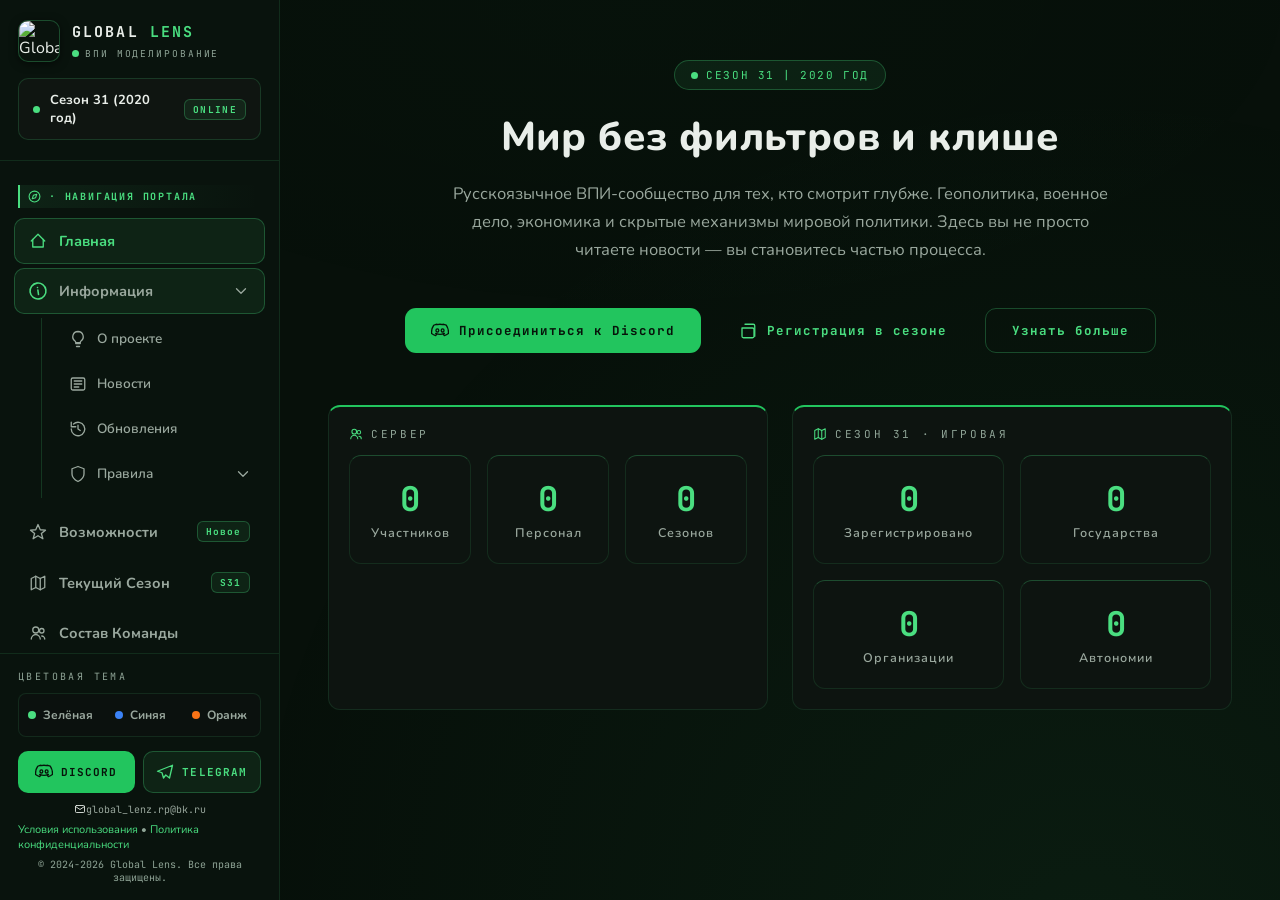
==== commit c4c20960: "Restore original bold Nunito and JetBrains Mono typography scales and weights" ====
--- a/index.html
+++ b/index.html
@@ -1395,7 +1395,7 @@
         </div>
 
         <div class="update-content">
-          <div class="donate-section-title" style="font-family:'JetBrains Mono',monospace;font-size:13px;color:#4ade80;font-weight:600;margin-bottom:8px;display:flex;align-items:center;gap:6px;">
+          <div class="donate-section-title" style="font-family:'JetBrains Mono',monospace;font-size:13.5px;color:#4ade80;font-weight:700;margin-bottom:8px;display:flex;align-items:center;gap:6px;">
             <span class="dot" style="width:6px;height:6px;background:#4ade80;border-radius:50%;"></span> Доступные услуги бронирования
           </div>
           <ul class="dc-list">
@@ -1405,7 +1405,7 @@
             <li>Бронирование ядерной страны — <strong>800 кредитов</strong></li>
           </ul>
 
-          <div class="donate-section-title" style="font-family:'JetBrains Mono',monospace;font-size:13px;color:#fbbf24;font-weight:600;margin:18px 0 8px;display:flex;align-items:center;gap:6px;">
+          <div class="donate-section-title" style="font-family:'JetBrains Mono',monospace;font-size:13.5px;color:#fbbf24;font-weight:700;margin:18px 0 8px;display:flex;align-items:center;gap:6px;">
             <span class="dot" style="width:6px;height:6px;background:#fbbf24;border-radius:50%;"></span> Экономический обмен (!credit_gdp)
           </div>
           <div class="small-text" style="margin-bottom:8px;color:#cbd5e1;">Вы можете обменять кредиты на бюджетные средства через команду <code>!credit_gdp</code>:</div>
@@ -1414,7 +1414,7 @@
             <li>ЧВК / Организации: <strong>1 кредит = 0.02% от ВВП страны базирования</strong></li>
           </ul>
 
-          <div class="donate-section-title" style="font-family:'JetBrains Mono',monospace;font-size:13px;color:#f87171;font-weight:600;margin:18px 0 8px;display:flex;align-items:center;gap:6px;">
+          <div class="donate-section-title" style="font-family:'JetBrains Mono',monospace;font-size:13.5px;color:#f87171;font-weight:700;margin:18px 0 8px;display:flex;align-items:center;gap:6px;">
             <span class="dot" style="width:6px;height:6px;background:#f87171;border-radius:50%;"></span> Условия бронирования
           </div>
           <div class="small-text" style="color:#94a3b8;line-height:1.55;background:rgba(255,255,255,0.03);padding:10px 14px;border-radius:8px;border-left:3px solid #f87171;">
--- a/style.css
+++ b/style.css
@@ -46,10 +46,7 @@
 body { 
   background-color: var(--bg); 
   color: var(--text); 
-  font-family: 'Nunito', 'Segoe UI', -apple-system, sans-serif; 
-  line-height: 1.55;
-  -webkit-font-smoothing: antialiased;
-  -moz-osx-font-smoothing: grayscale;
+  font-family: 'Nunito', 'Segoe UI', sans-serif; 
   position: relative; 
   min-height: 100vh; 
   overflow-x: hidden; 
@@ -76,7 +73,7 @@
 .menu-toggle:hover { background: var(--acc-soft); }
 .menu-toggle svg { width: 100%; height: 100%; }
 .mobile-title { flex: 1; text-align: center; }
-.mobile-title .logo-title { font-size: 14px; letter-spacing: .12em; }
+.mobile-title .logo-title { font-size: 14px; letter-spacing: .14em; }
 
 /* ===== SIDEBAR ===== */
 .sidebar { width: 280px; flex: 0 0 280px; background: var(--side); border-right: 1px solid var(--line); display: flex; flex-direction: column; position: sticky; top: 0; height: 100vh; }
@@ -360,11 +357,11 @@
 /* кнопка откликается при нажатии */
 .nav-item:active, .sub-item:active { transform: scale(.98); }
 .nav-group.open > .nav-item { border-color: var(--acc-border); background: var(--acc-soft); }
-.sub-item { display: flex; gap: 10px; align-items: center; width: 100%; padding: 8px 12px; border-radius: 8px; color: var(--muted); font-family: Nunito; font-weight: 600; font-size: 13px; text-decoration: none; margin-bottom: 2px; border: 1px solid transparent; background: none; cursor: pointer; text-align: left; }
+.sub-item { display: flex; gap: 10px; align-items: center; width: 100%; padding: 10px 12px; border-radius: 9px; color: var(--muted); font-family: Nunito; font-weight: 600; font-size: 13.5px; text-decoration: none; margin-bottom: 4px; border: 1px solid transparent; background: none; cursor: pointer; text-align: left; }
 .sub-item:hover { color: var(--text); background: rgba(255, 255, 255, 0.03); }
 .sub-item.active { color: var(--text); background: var(--acc-soft); border-color: var(--acc-border); }
 .subnav .nav-group .subnav { margin-left: 12px; }
-.pill { margin-left: auto; font-family: 'JetBrains Mono'; font-size: 10px; color: var(--acc); border: 1px solid var(--acc-border); background: var(--acc-soft); padding: 2px 7px; border-radius: 6px; letter-spacing: .06em; }
+.pill { margin-left: auto; font-family: 'JetBrains Mono'; font-size: 9.5px; color: var(--acc); border: 1px solid var(--acc-border); background: var(--acc-soft); padding: 3px 8px; border-radius: 6px; letter-spacing: .1em; }
 .pill.soon { color: var(--yellow); border-color: rgba(234,179,8,.35); background: rgba(234,179,8,.08); }
 .chev { margin-left: auto; transition: transform .18s ease; flex: none; }
 .nav-group.open > .chev, .nav-group.open > .sub-item .chev { transform: rotate(180deg); }
@@ -374,14 +371,14 @@
 .nav-label-spacer { margin-top: 24px; }
 .theme-name { font-family: 'JetBrains Mono'; font-size: 11px; color: var(--muted); }
 .themes { display: flex; gap: 6px; background: #0b110e; border: 1px solid var(--line); padding: 4px; border-radius: 8px; margin-bottom: 14px; }
-.theme-btn { flex: 1; display: flex; gap: 6px; align-items: center; justify-content: center; padding: 6px 4px; border-radius: 6px; border: 1px solid transparent; background: none; color: var(--muted); font-family: Nunito; font-weight: 600; font-size: 12px; cursor: pointer; }
+.theme-btn { flex: 1; display: flex; gap: 7px; align-items: center; justify-content: center; padding: 8px 4px; border-radius: 8px; border: 1px solid transparent; background: none; color: var(--muted); font-family: Nunito; font-weight: 700; font-size: 12px; cursor: pointer; }
 .theme-btn i { width: 8px; height: 8px; border-radius: 50%; background: var(--c); }
 .theme-icon-green { --c:#4ade80; }
 .theme-icon-blue { --c:#3b82f6; }
 .theme-icon-orange { --c:#f97316; }
 .theme-btn.active { color: var(--text); background: var(--acc-soft); border-color: var(--acc-border); }
 .socials { display: flex; gap: 8px; }
-.socials a { flex: 1; display: flex; gap: 8px; justify-content: center; align-items: center; padding: 10px; border-radius: 8px; text-decoration: none; font-family: 'JetBrains Mono'; font-weight: 600; font-size: 11px; letter-spacing: .06em; }
+.socials a { flex: 1; display: flex; gap: 8px; justify-content: center; align-items: center; padding: 11px; border-radius: 10px; text-decoration: none; font-family: 'JetBrains Mono'; font-weight: 700; font-size: 11px; letter-spacing: .1em; }
 .btn-discord { background: var(--acc2); color: #07130a; }
 .btn-tg { border: 1px solid var(--acc-border); color: var(--acc); background: var(--acc-soft); }
 .mail { margin-top: 10px; text-align: center; font-family: 'JetBrains Mono'; font-size: 10px; }
@@ -395,37 +392,37 @@
 .page { display: none; }
 .page.active { display: block; animation: pageFade .18s ease; }
 @keyframes pageFade { from { opacity: 0; transform: translateY(4px); } to { opacity: 1; transform: translateY(0); } }
-h1 { font-family: Nunito, sans-serif; font-weight: 700; font-size: 34px; text-align: center; letter-spacing: -0.01em; }
+h1 { font-family: Nunito; font-weight: 800; font-size: 40px; text-align: center; letter-spacing: .01em; }
 h1 em { color: var(--acc); font-style: normal; }
-.lead { color: var(--muted); text-align: center; max-width: 680px; margin: 12px auto 36px; font-size: 15.5px; line-height: 1.6; }
+.lead { color: var(--muted); text-align: center; max-width: 680px; margin: 16px auto 44px; font-size: 16.5px; line-height: 1.7; }
 .grid-2 { display: grid; grid-template-columns: 1fr 1fr; gap: 20px; }
 .grid-3 { display: grid; grid-template-columns: repeat(auto-fit, minmax(300px, 1fr)); gap: 20px; }
 #page-features .grid-3 { grid-template-columns: repeat(3, 1fr); }
 .card { background: var(--card); border: 1px solid var(--line); border-top: 1px solid var(--acc-border); border-radius: 12px; padding: 24px; }
 .card.wide { margin-top: 20px; }
 .card.mt0 { margin-top: 0; }
-.card h3 { font-family: Nunito, sans-serif; font-weight: 700; font-size: 17px; margin-bottom: 12px; display: flex; align-items: flex-start; gap: 10px; }
+.card h3 { font-family: Nunito; font-weight: 800; font-size: 18px; margin-bottom: 14px; display: flex; align-items: flex-start; gap: 10px; }
 .card h3 .ic { color: var(--acc); margin-top: 3px; }
-.card p { color: var(--muted); line-height: 1.7; font-size: 14.5px; margin-bottom: 12px; }
+.card p { color: var(--muted); line-height: 1.8; font-size: 15px; margin-bottom: 12px; }
 .card p:last-child { margin-bottom: 0; }
-.hl { color: var(--acc); font-weight: 700; }
-blockquote { border-left: 3px solid var(--acc2); background: var(--acc-soft); padding: 12px 16px; margin: 16px 0; font-style: italic; color: var(--text); border-radius: 0 8px 8px 0; }
+.hl { color: var(--acc); font-weight: 800; }
+blockquote { border-left: 3px solid var(--acc2); background: var(--acc-soft); padding: 14px 18px; margin: 16px 0; font-style: italic; color: var(--text); border-radius: 0 8px 8px 0; }
 .hero { text-align: center; padding: 20px 0 8px; margin-bottom: 20px; }
-.hero-badge { display: inline-flex; gap: 8px; align-items: center; margin-bottom: 18px; font-family: 'JetBrains Mono', monospace; font-size: 11px; letter-spacing: .08em; color: var(--acc); border: 1px solid var(--acc-border); background: var(--acc-soft); padding: 6px 14px; border-radius: 6px; }
+.hero-badge { display: inline-flex; gap: 8px; align-items: center; margin-bottom: 20px; font-family: 'JetBrains Mono'; font-size: 11px; letter-spacing: .14em; color: var(--acc); border: 1px solid var(--acc-border); background: var(--acc-soft); padding: 7px 16px; border-radius: 999px; }
 .cta-row { display: flex; gap: 12px; justify-content: center; margin-top: 28px; flex-wrap: wrap; }
 .cta-row.left { justify-content: flex-start; }
-.cta { display: inline-flex; gap: 8px; align-items: center; padding: 11px 22px; border-radius: 8px; text-decoration: none; font-family: 'JetBrains Mono', monospace; font-weight: 600; font-size: 12px; letter-spacing: .05em; transition: background-color .15s, border-color .15s, color .15s; }
+.cta { display: inline-flex; gap: 10px; align-items: center; padding: 13px 26px; border-radius: 11px; text-decoration: none; font-family: 'JetBrains Mono'; font-weight: 700; font-size: 12.5px; letter-spacing: .08em; transition: background-color .15s, border-color .15s, color .15s; }
 .cta.fill { background: var(--acc2); color: #07130a; }
 .cta.ghost { border: 1px solid var(--acc-border); color: var(--acc); }
 .stats { display: grid; grid-template-columns: repeat(4, 1fr); gap: 16px; margin-top: 36px; }
 .stats.three { grid-template-columns: repeat(3, 1fr); }
 .stats.two { grid-template-columns: 1fr 1fr; }
 .stat { background: var(--card); border: 1px solid var(--line); border-top: 1px solid var(--acc-border); border-radius: 12px; padding: 20px; text-align: center; }
-.stat b { display: block; font-family: 'JetBrains Mono', monospace; font-size: 32px; color: var(--acc); font-weight: 700; font-variant-numeric: tabular-nums; }
-.stat span { font-family: Nunito, sans-serif; font-size: 12px; color: var(--muted); letter-spacing: .04em; font-weight: 600; }
+.stat b { display: block; font-family: 'JetBrains Mono'; font-size: 34px; color: var(--acc); font-weight: 700; }
+.stat span { font-family: Nunito; font-size: 12.5px; color: var(--muted); letter-spacing: .08em; font-weight: 600; }
 .stats-split { display: grid; grid-template-columns: 1fr 1fr; gap: 20px; margin-top: 36px; }
 .stats-col { background: var(--card); border: 1px solid var(--line); border-top: 1px solid var(--acc-border); border-radius: 12px; padding: 20px; }
-.stats-col-title { font-family: 'JetBrains Mono', monospace; font-size: 11px; letter-spacing: .16em; color: var(--dim); margin-bottom: 14px; display: flex; gap: 8px; align-items: center; }
+.stats-col-title { font-family: 'JetBrains Mono'; font-size: 11px; letter-spacing: .24em; color: var(--dim); margin-bottom: 14px; display: flex; gap: 8px; align-items: center; }
 .stats-col-title .ic { width: 14px; height: 14px; color: var(--acc); }
 .stats-col .stats { margin-top: 0; }
 
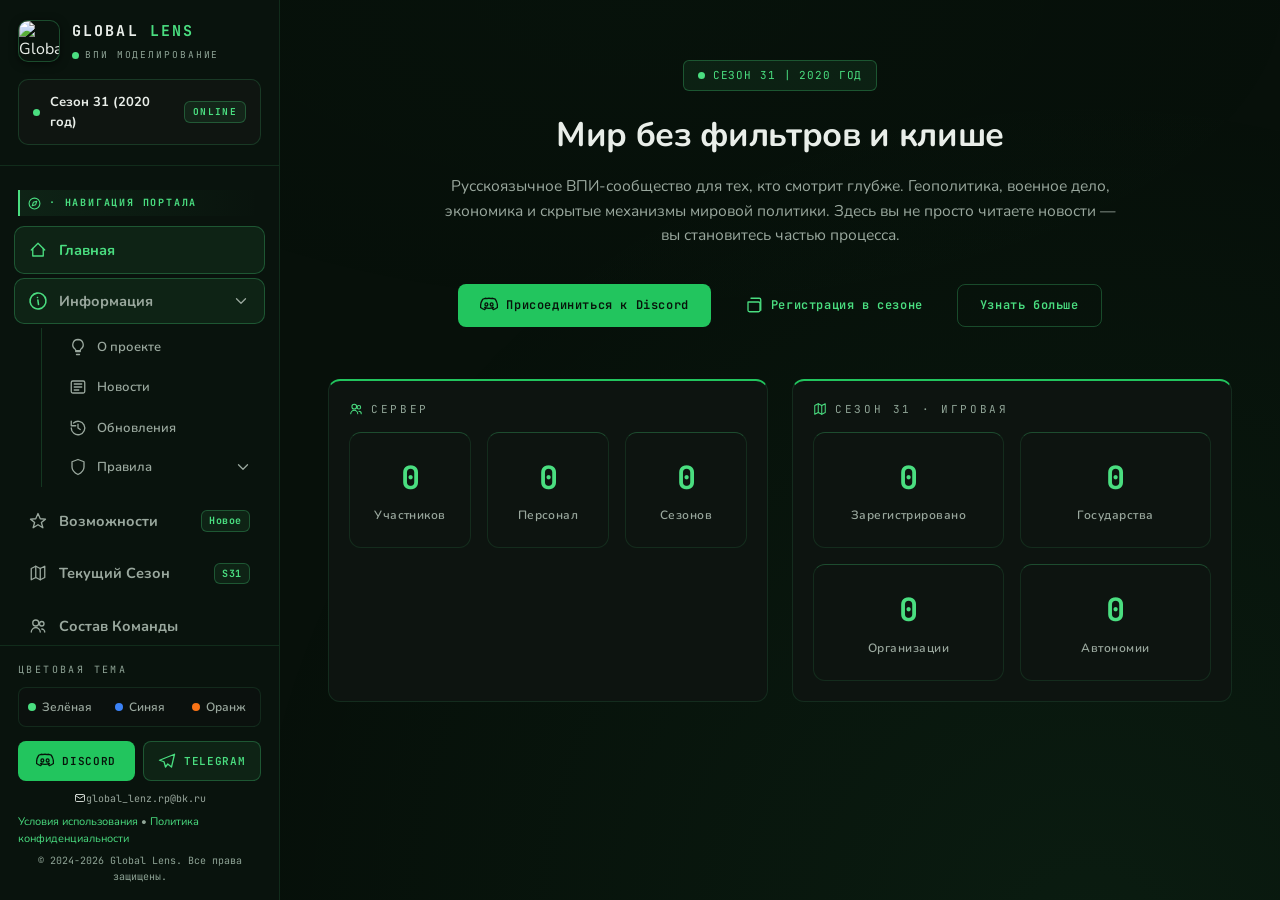
==== commit acdf1511: "Revert "Restore original bold Nunito and JetBrains Mono typography scales and weights" This reverts " ====
--- a/index.html
+++ b/index.html
@@ -1395,7 +1395,7 @@
         </div>
 
         <div class="update-content">
-          <div class="donate-section-title" style="font-family:'JetBrains Mono',monospace;font-size:13.5px;color:#4ade80;font-weight:700;margin-bottom:8px;display:flex;align-items:center;gap:6px;">
+          <div class="donate-section-title" style="font-family:'JetBrains Mono',monospace;font-size:13px;color:#4ade80;font-weight:600;margin-bottom:8px;display:flex;align-items:center;gap:6px;">
             <span class="dot" style="width:6px;height:6px;background:#4ade80;border-radius:50%;"></span> Доступные услуги бронирования
           </div>
           <ul class="dc-list">
@@ -1405,7 +1405,7 @@
             <li>Бронирование ядерной страны — <strong>800 кредитов</strong></li>
           </ul>
 
-          <div class="donate-section-title" style="font-family:'JetBrains Mono',monospace;font-size:13.5px;color:#fbbf24;font-weight:700;margin:18px 0 8px;display:flex;align-items:center;gap:6px;">
+          <div class="donate-section-title" style="font-family:'JetBrains Mono',monospace;font-size:13px;color:#fbbf24;font-weight:600;margin:18px 0 8px;display:flex;align-items:center;gap:6px;">
             <span class="dot" style="width:6px;height:6px;background:#fbbf24;border-radius:50%;"></span> Экономический обмен (!credit_gdp)
           </div>
           <div class="small-text" style="margin-bottom:8px;color:#cbd5e1;">Вы можете обменять кредиты на бюджетные средства через команду <code>!credit_gdp</code>:</div>
@@ -1414,7 +1414,7 @@
             <li>ЧВК / Организации: <strong>1 кредит = 0.02% от ВВП страны базирования</strong></li>
           </ul>
 
-          <div class="donate-section-title" style="font-family:'JetBrains Mono',monospace;font-size:13.5px;color:#f87171;font-weight:700;margin:18px 0 8px;display:flex;align-items:center;gap:6px;">
+          <div class="donate-section-title" style="font-family:'JetBrains Mono',monospace;font-size:13px;color:#f87171;font-weight:600;margin:18px 0 8px;display:flex;align-items:center;gap:6px;">
             <span class="dot" style="width:6px;height:6px;background:#f87171;border-radius:50%;"></span> Условия бронирования
           </div>
           <div class="small-text" style="color:#94a3b8;line-height:1.55;background:rgba(255,255,255,0.03);padding:10px 14px;border-radius:8px;border-left:3px solid #f87171;">
--- a/style.css
+++ b/style.css
@@ -46,7 +46,10 @@
 body { 
   background-color: var(--bg); 
   color: var(--text); 
-  font-family: 'Nunito', 'Segoe UI', sans-serif; 
+  font-family: 'Nunito', 'Segoe UI', -apple-system, sans-serif; 
+  line-height: 1.55;
+  -webkit-font-smoothing: antialiased;
+  -moz-osx-font-smoothing: grayscale;
   position: relative; 
   min-height: 100vh; 
   overflow-x: hidden; 
@@ -73,7 +76,7 @@
 .menu-toggle:hover { background: var(--acc-soft); }
 .menu-toggle svg { width: 100%; height: 100%; }
 .mobile-title { flex: 1; text-align: center; }
-.mobile-title .logo-title { font-size: 14px; letter-spacing: .14em; }
+.mobile-title .logo-title { font-size: 14px; letter-spacing: .12em; }
 
 /* ===== SIDEBAR ===== */
 .sidebar { width: 280px; flex: 0 0 280px; background: var(--side); border-right: 1px solid var(--line); display: flex; flex-direction: column; position: sticky; top: 0; height: 100vh; }
@@ -357,11 +360,11 @@
 /* кнопка откликается при нажатии */
 .nav-item:active, .sub-item:active { transform: scale(.98); }
 .nav-group.open > .nav-item { border-color: var(--acc-border); background: var(--acc-soft); }
-.sub-item { display: flex; gap: 10px; align-items: center; width: 100%; padding: 10px 12px; border-radius: 9px; color: var(--muted); font-family: Nunito; font-weight: 600; font-size: 13.5px; text-decoration: none; margin-bottom: 4px; border: 1px solid transparent; background: none; cursor: pointer; text-align: left; }
+.sub-item { display: flex; gap: 10px; align-items: center; width: 100%; padding: 8px 12px; border-radius: 8px; color: var(--muted); font-family: Nunito; font-weight: 600; font-size: 13px; text-decoration: none; margin-bottom: 2px; border: 1px solid transparent; background: none; cursor: pointer; text-align: left; }
 .sub-item:hover { color: var(--text); background: rgba(255, 255, 255, 0.03); }
 .sub-item.active { color: var(--text); background: var(--acc-soft); border-color: var(--acc-border); }
 .subnav .nav-group .subnav { margin-left: 12px; }
-.pill { margin-left: auto; font-family: 'JetBrains Mono'; font-size: 9.5px; color: var(--acc); border: 1px solid var(--acc-border); background: var(--acc-soft); padding: 3px 8px; border-radius: 6px; letter-spacing: .1em; }
+.pill { margin-left: auto; font-family: 'JetBrains Mono'; font-size: 10px; color: var(--acc); border: 1px solid var(--acc-border); background: var(--acc-soft); padding: 2px 7px; border-radius: 6px; letter-spacing: .06em; }
 .pill.soon { color: var(--yellow); border-color: rgba(234,179,8,.35); background: rgba(234,179,8,.08); }
 .chev { margin-left: auto; transition: transform .18s ease; flex: none; }
 .nav-group.open > .chev, .nav-group.open > .sub-item .chev { transform: rotate(180deg); }
@@ -371,14 +374,14 @@
 .nav-label-spacer { margin-top: 24px; }
 .theme-name { font-family: 'JetBrains Mono'; font-size: 11px; color: var(--muted); }
 .themes { display: flex; gap: 6px; background: #0b110e; border: 1px solid var(--line); padding: 4px; border-radius: 8px; margin-bottom: 14px; }
-.theme-btn { flex: 1; display: flex; gap: 7px; align-items: center; justify-content: center; padding: 8px 4px; border-radius: 8px; border: 1px solid transparent; background: none; color: var(--muted); font-family: Nunito; font-weight: 700; font-size: 12px; cursor: pointer; }
+.theme-btn { flex: 1; display: flex; gap: 6px; align-items: center; justify-content: center; padding: 6px 4px; border-radius: 6px; border: 1px solid transparent; background: none; color: var(--muted); font-family: Nunito; font-weight: 600; font-size: 12px; cursor: pointer; }
 .theme-btn i { width: 8px; height: 8px; border-radius: 50%; background: var(--c); }
 .theme-icon-green { --c:#4ade80; }
 .theme-icon-blue { --c:#3b82f6; }
 .theme-icon-orange { --c:#f97316; }
 .theme-btn.active { color: var(--text); background: var(--acc-soft); border-color: var(--acc-border); }
 .socials { display: flex; gap: 8px; }
-.socials a { flex: 1; display: flex; gap: 8px; justify-content: center; align-items: center; padding: 11px; border-radius: 10px; text-decoration: none; font-family: 'JetBrains Mono'; font-weight: 700; font-size: 11px; letter-spacing: .1em; }
+.socials a { flex: 1; display: flex; gap: 8px; justify-content: center; align-items: center; padding: 10px; border-radius: 8px; text-decoration: none; font-family: 'JetBrains Mono'; font-weight: 600; font-size: 11px; letter-spacing: .06em; }
 .btn-discord { background: var(--acc2); color: #07130a; }
 .btn-tg { border: 1px solid var(--acc-border); color: var(--acc); background: var(--acc-soft); }
 .mail { margin-top: 10px; text-align: center; font-family: 'JetBrains Mono'; font-size: 10px; }
@@ -392,37 +395,37 @@
 .page { display: none; }
 .page.active { display: block; animation: pageFade .18s ease; }
 @keyframes pageFade { from { opacity: 0; transform: translateY(4px); } to { opacity: 1; transform: translateY(0); } }
-h1 { font-family: Nunito; font-weight: 800; font-size: 40px; text-align: center; letter-spacing: .01em; }
+h1 { font-family: Nunito, sans-serif; font-weight: 700; font-size: 34px; text-align: center; letter-spacing: -0.01em; }
 h1 em { color: var(--acc); font-style: normal; }
-.lead { color: var(--muted); text-align: center; max-width: 680px; margin: 16px auto 44px; font-size: 16.5px; line-height: 1.7; }
+.lead { color: var(--muted); text-align: center; max-width: 680px; margin: 12px auto 36px; font-size: 15.5px; line-height: 1.6; }
 .grid-2 { display: grid; grid-template-columns: 1fr 1fr; gap: 20px; }
 .grid-3 { display: grid; grid-template-columns: repeat(auto-fit, minmax(300px, 1fr)); gap: 20px; }
 #page-features .grid-3 { grid-template-columns: repeat(3, 1fr); }
 .card { background: var(--card); border: 1px solid var(--line); border-top: 1px solid var(--acc-border); border-radius: 12px; padding: 24px; }
 .card.wide { margin-top: 20px; }
 .card.mt0 { margin-top: 0; }
-.card h3 { font-family: Nunito; font-weight: 800; font-size: 18px; margin-bottom: 14px; display: flex; align-items: flex-start; gap: 10px; }
+.card h3 { font-family: Nunito, sans-serif; font-weight: 700; font-size: 17px; margin-bottom: 12px; display: flex; align-items: flex-start; gap: 10px; }
 .card h3 .ic { color: var(--acc); margin-top: 3px; }
-.card p { color: var(--muted); line-height: 1.8; font-size: 15px; margin-bottom: 12px; }
+.card p { color: var(--muted); line-height: 1.7; font-size: 14.5px; margin-bottom: 12px; }
 .card p:last-child { margin-bottom: 0; }
-.hl { color: var(--acc); font-weight: 800; }
-blockquote { border-left: 3px solid var(--acc2); background: var(--acc-soft); padding: 14px 18px; margin: 16px 0; font-style: italic; color: var(--text); border-radius: 0 8px 8px 0; }
+.hl { color: var(--acc); font-weight: 700; }
+blockquote { border-left: 3px solid var(--acc2); background: var(--acc-soft); padding: 12px 16px; margin: 16px 0; font-style: italic; color: var(--text); border-radius: 0 8px 8px 0; }
 .hero { text-align: center; padding: 20px 0 8px; margin-bottom: 20px; }
-.hero-badge { display: inline-flex; gap: 8px; align-items: center; margin-bottom: 20px; font-family: 'JetBrains Mono'; font-size: 11px; letter-spacing: .14em; color: var(--acc); border: 1px solid var(--acc-border); background: var(--acc-soft); padding: 7px 16px; border-radius: 999px; }
+.hero-badge { display: inline-flex; gap: 8px; align-items: center; margin-bottom: 18px; font-family: 'JetBrains Mono', monospace; font-size: 11px; letter-spacing: .08em; color: var(--acc); border: 1px solid var(--acc-border); background: var(--acc-soft); padding: 6px 14px; border-radius: 6px; }
 .cta-row { display: flex; gap: 12px; justify-content: center; margin-top: 28px; flex-wrap: wrap; }
 .cta-row.left { justify-content: flex-start; }
-.cta { display: inline-flex; gap: 10px; align-items: center; padding: 13px 26px; border-radius: 11px; text-decoration: none; font-family: 'JetBrains Mono'; font-weight: 700; font-size: 12.5px; letter-spacing: .08em; transition: background-color .15s, border-color .15s, color .15s; }
+.cta { display: inline-flex; gap: 8px; align-items: center; padding: 11px 22px; border-radius: 8px; text-decoration: none; font-family: 'JetBrains Mono', monospace; font-weight: 600; font-size: 12px; letter-spacing: .05em; transition: background-color .15s, border-color .15s, color .15s; }
 .cta.fill { background: var(--acc2); color: #07130a; }
 .cta.ghost { border: 1px solid var(--acc-border); color: var(--acc); }
 .stats { display: grid; grid-template-columns: repeat(4, 1fr); gap: 16px; margin-top: 36px; }
 .stats.three { grid-template-columns: repeat(3, 1fr); }
 .stats.two { grid-template-columns: 1fr 1fr; }
 .stat { background: var(--card); border: 1px solid var(--line); border-top: 1px solid var(--acc-border); border-radius: 12px; padding: 20px; text-align: center; }
-.stat b { display: block; font-family: 'JetBrains Mono'; font-size: 34px; color: var(--acc); font-weight: 700; }
-.stat span { font-family: Nunito; font-size: 12.5px; color: var(--muted); letter-spacing: .08em; font-weight: 600; }
+.stat b { display: block; font-family: 'JetBrains Mono', monospace; font-size: 32px; color: var(--acc); font-weight: 700; font-variant-numeric: tabular-nums; }
+.stat span { font-family: Nunito, sans-serif; font-size: 12px; color: var(--muted); letter-spacing: .04em; font-weight: 600; }
 .stats-split { display: grid; grid-template-columns: 1fr 1fr; gap: 20px; margin-top: 36px; }
 .stats-col { background: var(--card); border: 1px solid var(--line); border-top: 1px solid var(--acc-border); border-radius: 12px; padding: 20px; }
-.stats-col-title { font-family: 'JetBrains Mono'; font-size: 11px; letter-spacing: .24em; color: var(--dim); margin-bottom: 14px; display: flex; gap: 8px; align-items: center; }
+.stats-col-title { font-family: 'JetBrains Mono', monospace; font-size: 11px; letter-spacing: .16em; color: var(--dim); margin-bottom: 14px; display: flex; gap: 8px; align-items: center; }
 .stats-col-title .ic { width: 14px; height: 14px; color: var(--acc); }
 .stats-col .stats { margin-top: 0; }
 
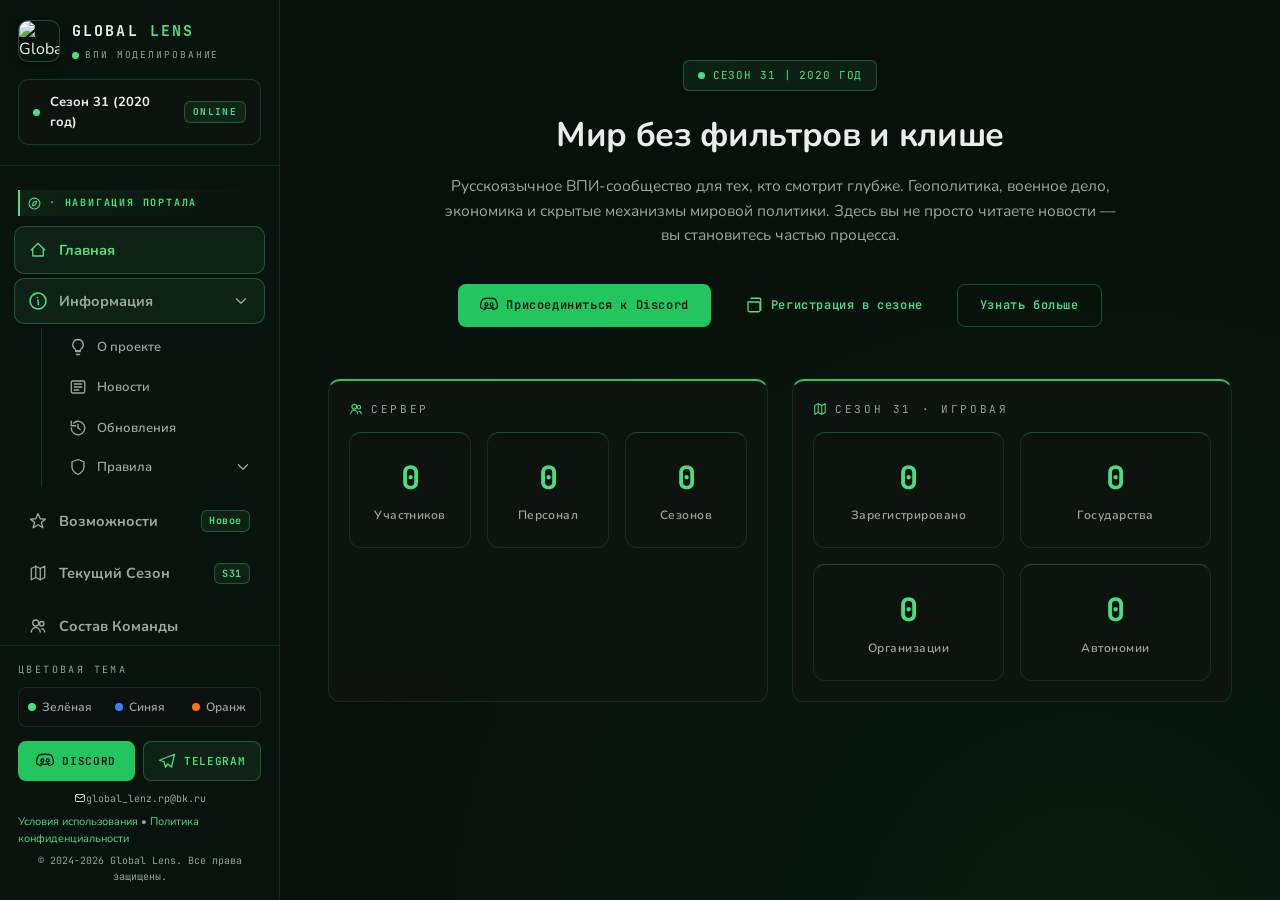
==== commit 89581d27: "Unslop redesign: overhaul alliances UI, fix theme tints and logo scale, expand wiki lore, fix partic" ====
--- a/index.html
+++ b/index.html
@@ -1423,12 +1423,12 @@
 
           <!-- Кнопки действий: связь и проверка баланса -->
           <div class="donate-cta-wrap" style="margin-top:24px;display:flex;flex-wrap:wrap;gap:12px;">
-            <a class="cta fill" href="https://discord.gg/edPpSRmRNu" target="_blank" rel="noopener" style="background:#5865F2;border-color:#5865F2;">
+            <a class="cta fill" href="https://discord.com/channels/1209153077651963924/1209161706253852772" target="_blank" rel="noopener" style="background:#5865F2;border-color:#5865F2;">
               <svg class="ic"><use href="#i-discord"/></svg> Открыть тикет на покупку в Discord
             </a>
-            <a class="cta outline" href="#" data-go="cabinet">
-              <svg class="ic"><use href="#i-user"/></svg> Мой баланс кредитов
-            </a>
+            <button class="cta outline is-disabled" disabled aria-disabled="true" style="opacity:0.45;cursor:not-allowed;pointer-events:none;filter:grayscale(0.5);">
+              <svg class="ic"><use href="#i-user"/></svg> Мой баланс кредитов <span style="font-size:10px;padding:2px 6px;border-radius:4px;background:rgba(255,255,255,0.08);margin-left:4px;">Скоро</span>
+            </button>
           </div>
         </div>
       </article>
--- a/style.css
+++ b/style.css
@@ -9,10 +9,19 @@
   --dim: #8fa496; 
   --yellow: #eab308; 
   --red: #f87171; 
+  --scrollbar-thumb: rgba(74, 222, 128, 0.22);
+  --scrollbar-thumb-hover: rgba(74, 222, 128, 0.42);
 }
 [data-theme="green"]  { 
   --bg: #07100a; 
   --side: #09130d; 
+  --card: #0d1410;
+  --card-hover: #121c16;
+  --line: rgba(74, 222, 128, 0.12); 
+  --line2: rgba(74, 222, 128, 0.18); 
+  --text: #e9eee9; 
+  --muted: #9aa89e; 
+  --dim: #8fa496; 
   --acc: #4ade80; 
   --acc2: #22c55e; 
   --acc-soft: rgba(74, 222, 128, 0.08); 
@@ -20,10 +29,19 @@
   --acc-glow: rgba(74, 222, 128, 0.14); 
   --bg-glow: rgba(74, 222, 128, 0.03); 
   --bg-glow-strong: rgba(74, 222, 128, 0.06); 
+  --scrollbar-thumb: rgba(74, 222, 128, 0.22);
+  --scrollbar-thumb-hover: rgba(74, 222, 128, 0.42);
 }
 [data-theme="blue"]   { 
   --bg: #060a12; 
   --side: #070d18; 
+  --card: #0b1320;
+  --card-hover: #101c2e;
+  --line: rgba(96, 165, 250, 0.14); 
+  --line2: rgba(96, 165, 250, 0.22); 
+  --text: #e2e8f0; 
+  --muted: #94a3b8; 
+  --dim: #64748b; 
   --acc: #60a5fa; 
   --acc2: #3b82f6; 
   --acc-soft: rgba(96, 165, 250, 0.08); 
@@ -31,10 +49,19 @@
   --acc-glow: rgba(96, 165, 250, 0.14); 
   --bg-glow: rgba(96, 165, 250, 0.03); 
   --bg-glow-strong: rgba(96, 165, 250, 0.06); 
+  --scrollbar-thumb: rgba(96, 165, 250, 0.24);
+  --scrollbar-thumb-hover: rgba(96, 165, 250, 0.45);
 }
 [data-theme="orange"] { 
   --bg: #110a06; 
-  --side: #150c07; 
+  --side: #160d08; 
+  --card: #180e08;
+  --card-hover: #22140c;
+  --line: rgba(251, 146, 60, 0.15); 
+  --line2: rgba(251, 146, 60, 0.24); 
+  --text: #f5ede6; 
+  --muted: #a8988e; 
+  --dim: #7c6f66; 
   --acc: #fb923c; 
   --acc2: #f97316; 
   --acc-soft: rgba(251, 146, 60, 0.08); 
@@ -42,6 +69,8 @@
   --acc-glow: rgba(251, 146, 60, 0.14); 
   --bg-glow: rgba(251, 146, 60, 0.03); 
   --bg-glow-strong: rgba(251, 146, 60, 0.06); 
+  --scrollbar-thumb: rgba(251, 146, 60, 0.24);
+  --scrollbar-thumb-hover: rgba(251, 146, 60, 0.45);
 }
 body { 
   background-color: var(--bg); 
@@ -60,8 +89,8 @@
 .layout, .sidebar, .main { position: relative; z-index: 1; }
 ::-webkit-scrollbar { width: 6px; height: 6px; }
 ::-webkit-scrollbar-track { background: transparent; }
-::-webkit-scrollbar-thumb { background: rgba(74, 222, 128, 0.22); border-radius: 4px; }
-::-webkit-scrollbar-thumb:hover { background: rgba(74, 222, 128, 0.42); }
+::-webkit-scrollbar-thumb { background: var(--scrollbar-thumb); border-radius: 4px; }
+::-webkit-scrollbar-thumb:hover { background: var(--scrollbar-thumb-hover); }
 a { color: var(--acc); text-decoration: none; }
 .ic { width: 18px; height: 18px; fill: none; stroke: currentColor; stroke-width: 1.75; stroke-linecap: round; stroke-linejoin: round; flex: none; }
 body, .sidebar, .card, .nav-item, .sub-item, .theme-btn, .btn-discord, .btn-tg, .status-card, .side-bottom, .side-top, .c-card { 
@@ -95,15 +124,14 @@
 html[data-theme="orange"] .logo-badge .logo-orange { display: block; }
 html[data-theme="orange"] .logo-badge .logo-green,
 html[data-theme="orange"] .logo-badge .logo-blue { display: none; }
-.logo-green { transform: scale(1); }
-.logo-blue, .logo-orange { transform: scale(0.8); }
+.logo-green, .logo-blue, .logo-orange { transform: none; width: 100%; height: 100%; }
 .logo-title { font-family: 'JetBrains Mono'; font-weight: 700; letter-spacing: .14em; font-size: 15px; }
 .logo-title span { color: var(--acc); }
 .logo-sub { font-family: 'JetBrains Mono'; font-size: 9.5px; color: var(--dim); letter-spacing: .2em; display: flex; align-items: center; gap: 6px; margin-top: 5px; }
 .dot { width: 7px; height: 7px; border-radius: 50%; background: var(--acc); display: inline-block; flex: none; }
 .dot.pulse { animation: p 2s infinite; }
 @keyframes p { 0%,100% { box-shadow: 0 0 0 0 var(--acc-soft); } 50% { box-shadow: 0 0 0 5px var(--acc-soft); } }
-.status-card { display: flex; align-items: center; gap: 10px; background: #0f1511; border: 1px solid var(--line2); border-radius: 10px; padding: 12px 14px; font-family: Nunito; font-weight: 700; font-size: 13px; }
+.status-card { display: flex; align-items: center; gap: 10px; background: var(--card); border: 1px solid var(--line2); border-radius: 10px; padding: 12px 14px; font-family: Nunito; font-weight: 700; font-size: 13px; }
 .badge-online { margin-left: auto; font-family: 'JetBrains Mono'; font-size: 9.5px; color: var(--acc); background: var(--acc-soft); border: 1px solid var(--acc-border); padding: 3px 8px; border-radius: 6px; letter-spacing: .14em; }
 .side-nav { padding: 18px 14px; flex: 1 1 auto; overflow-y: auto; min-height: 0; }
 .side-nav::-webkit-scrollbar { width: 6px; }
@@ -1346,10 +1374,10 @@
 .country-modal-overlay {
   position: fixed;
   inset: 0;
-  background: rgba(4, 8, 6, 0.78);
+  background: rgba(5, 8, 12, 0.82);
   backdrop-filter: blur(10px);
   -webkit-backdrop-filter: blur(10px);
-  z-index: 9999;
+  z-index: 10050; /* Поверх ридера статей (10000) для открытия досье прямо из текста статьи */
   display: flex;
   align-items: center;
   justify-content: center;
@@ -1368,8 +1396,8 @@
   width: 100%;
   max-width: 580px;
   max-height: 90vh;
-  background: #111614;
-  border: 1px solid rgba(255, 255, 255, 0.12);
+  background: var(--card);
+  border: 1px solid var(--line2);
   border-radius: 18px;
   box-shadow: 0 20px 50px rgba(0, 0, 0, 0.7);
   display: flex;
@@ -1543,7 +1571,7 @@
 .staff-modal-overlay {
   position: fixed;
   inset: 0;
-  background: rgba(4, 8, 6, 0.82);
+  background: rgba(5, 8, 12, 0.82);
   backdrop-filter: blur(12px);
   -webkit-backdrop-filter: blur(12px);
   z-index: 10000;
@@ -1555,6 +1583,9 @@
   pointer-events: none;
   transition: opacity 0.22s ease;
 }
+#staffModal.staff-modal-overlay {
+  z-index: 10060; /* Поверх ридера статей при открытии досье персонала */
+}
 
 .staff-modal-overlay.active {
   opacity: 1;
@@ -1565,8 +1596,8 @@
   width: 100%;
   max-width: 680px;
   max-height: 88vh;
-  background: #111614;
-  border: 1px solid rgba(255, 255, 255, 0.12);
+  background: var(--card);
+  border: 1px solid var(--line2);
   border-radius: 18px;
   box-shadow: 0 25px 60px rgba(0, 0, 0, 0.85);
   display: flex;
@@ -1723,9 +1754,9 @@
 /* Плашка «это вы» */
 .you-badge {
   display: inline-block;
-  background: rgba(74, 222, 128, 0.2);
-  color: #4ade80;
-  border: 1px solid rgba(74, 222, 128, 0.4);
+  background: var(--acc-soft);
+  color: var(--acc);
+  border: 1px solid var(--acc-border);
   font-size: 10.5px;
   font-weight: 800;
   text-transform: uppercase;
@@ -2921,6 +2952,55 @@
   border-color: var(--acc-border);
 }
 
+@media (max-width: 640px) {
+  .wiki-main-tabs {
+    display: grid !important;
+    grid-template-columns: 1fr 1fr;
+    width: 100%;
+    box-sizing: border-box;
+    padding: 3px;
+    gap: 3px;
+    margin-bottom: 20px;
+    background: rgba(15, 23, 42, 0.95);
+    border: 1px solid var(--line2);
+  }
+  .wiki-tab-btn {
+    width: 100%;
+    min-width: 0;
+    padding: 10px 6px;
+    font-size: 13px;
+    gap: 6px;
+    justify-content: center;
+    color: var(--text);
+    opacity: 0.85;
+  }
+  .wiki-tab-btn.active {
+    opacity: 1;
+    color: var(--acc);
+    background: var(--acc-soft);
+    border-color: var(--acc-border);
+  }
+  .wiki-tab-btn .ic {
+    width: 15px;
+    height: 15px;
+  }
+  .wiki-tab-badge {
+    font-size: 9.5px;
+    padding: 1px 5px;
+  }
+}
+
+@media (max-width: 380px) {
+  .wiki-tab-btn {
+    padding: 8px 3px;
+    font-size: 11px;
+    gap: 4px;
+  }
+  .wiki-tab-badge {
+    display: none;
+  }
+}
+
 /* ===== БЫСТРЫЕ И ЧЁТКИЕ АНИМАЦИИ ПЕРЕКЛЮЧЕНИЯ ПОДКАТАЛОГОВ (SUBVIEWS) ===== */
 .wiki-subview {
   width: 100%;
@@ -3120,7 +3200,7 @@
 
 .wiki-featured-card {
   position: relative;
-  background: linear-gradient(135deg, rgba(74, 222, 128, 0.08) 0%, rgba(16, 21, 27, 0.95) 70%);
+  background: linear-gradient(135deg, var(--acc-soft) 0%, var(--card) 70%);
   border: 1px solid var(--acc-border);
   border-radius: 14px;
   padding: 30px 34px;
@@ -3316,7 +3396,7 @@
   top: 12px;
   bottom: 12px;
   width: 2px;
-  background: linear-gradient(180deg, var(--acc), rgba(74, 222, 128, 0.1));
+  background: linear-gradient(180deg, var(--acc), var(--acc-soft));
 }
 .wiki-timeline-item {
   position: relative;
@@ -3521,22 +3601,23 @@
 /* ===== АЛЬЯНСЫ И ВОЕННО-ПОЛИТИЧЕСКИЕ БЛОКИ (СЕЗОН 31) ===== */
 .alliance-card {
   position: relative;
-  background: rgba(14, 23, 19, 0.75);
-  border: 1px solid rgba(255, 255, 255, 0.08);
-  border-left: 3px solid var(--al-color, #4ade80);
+  background: var(--card);
+  border: 1px solid var(--line);
+  border-left: 3px solid var(--al-color, var(--acc));
   border-radius: 12px;
   padding: 16px;
   display: flex;
   flex-direction: column;
   gap: 12px;
   cursor: pointer;
-  transition: all 0.25s ease;
+  transition: transform 0.2s ease, border-color 0.2s ease, box-shadow 0.2s ease;
   backdrop-filter: blur(8px);
 }
 .alliance-card:hover {
   transform: translateY(-2px);
-  border-color: var(--al-color, #4ade80);
-  box-shadow: 0 8px 24px rgba(0, 0, 0, 0.4), 0 0 16px rgba(74, 222, 128, 0.15);
+  border-color: var(--line2);
+  border-left-color: var(--al-color, var(--acc));
+  box-shadow: 0 8px 24px rgba(0, 0, 0, 0.45);
 }
 .al-card-head {
   display: flex;
@@ -3552,14 +3633,14 @@
   flex: 1;
 }
 .al-icon {
-  font-size: 22px;
+  font-size: 20px;
   width: 36px;
   height: 36px;
   display: flex;
   align-items: center;
   justify-content: center;
   background: rgba(255, 255, 255, 0.04);
-  border: 1px solid rgba(255, 255, 255, 0.08);
+  border: 1px solid var(--line);
   border-radius: 8px;
   flex-shrink: 0;
 }
@@ -3567,16 +3648,16 @@
   font-family: 'JetBrains Mono', monospace;
   font-size: 15px;
   font-weight: 700;
-  color: #f8fafc;
+  color: var(--text);
 }
 .al-tag {
   font-size: 11px;
-  color: var(--al-color, #4ade80);
+  color: var(--al-color, var(--acc));
   font-weight: 600;
 }
 .al-full-name {
-  font-size: 11px;
-  color: #94a3b8;
+  font-size: 11.5px;
+  color: var(--muted);
   margin-top: 1px;
   max-width: 100%;
   white-space: nowrap;
@@ -3589,57 +3670,71 @@
   font-weight: 600;
   padding: 3px 8px;
   border-radius: 9999px;
-  border: 1px solid currentColor;
+  border: 1px solid var(--line2);
+  background: rgba(255, 255, 255, 0.04);
+  color: var(--text);
   text-transform: uppercase;
   letter-spacing: 0.3px;
   white-space: nowrap;
   flex-shrink: 0;
   align-self: flex-start;
 }
-.al-type-cyan { color: #06b6d4; background: rgba(6, 182, 212, 0.12); border-color: rgba(6, 182, 212, 0.35); }
-.al-type-emerald { color: #10b981; background: rgba(16, 185, 129, 0.12); border-color: rgba(16, 185, 129, 0.35); }
-.al-type-blue { color: #3b82f6; background: rgba(59, 130, 246, 0.12); border-color: rgba(59, 130, 246, 0.35); }
-.al-type-yellow { color: #eab308; background: rgba(234, 179, 8, 0.12); border-color: rgba(234, 179, 8, 0.35); }
-.al-type-red { color: #ef4444; background: rgba(239, 68, 68, 0.12); border-color: rgba(239, 68, 68, 0.35); }
-.al-type-amber { color: #f59e0b; background: rgba(245, 158, 11, 0.12); border-color: rgba(245, 158, 11, 0.35); }
-.al-type-orange { color: #f97316; background: rgba(249, 115, 22, 0.12); border-color: rgba(249, 115, 22, 0.35); }
-.al-type-ruby { color: #e11d48; background: rgba(225, 29, 72, 0.12); border-color: rgba(225, 29, 72, 0.35); }
-.al-type-purple { color: #a855f7; background: rgba(168, 85, 247, 0.12); border-color: rgba(168, 85, 247, 0.35); }
+.al-type-cyan { color: #06b6d4; border-color: rgba(6, 182, 212, 0.35); background: rgba(6, 182, 212, 0.1); }
+.al-type-emerald { color: #10b981; border-color: rgba(16, 185, 129, 0.35); background: rgba(16, 185, 129, 0.1); }
+.al-type-blue { color: #3b82f6; border-color: rgba(59, 130, 246, 0.35); background: rgba(59, 130, 246, 0.1); }
+.al-type-yellow { color: #eab308; border-color: rgba(234, 179, 8, 0.35); background: rgba(234, 179, 8, 0.1); }
+.al-type-red { color: #ef4444; border-color: rgba(239, 68, 68, 0.35); background: rgba(239, 68, 68, 0.1); }
+.al-type-amber { color: #f59e0b; border-color: rgba(245, 158, 11, 0.35); background: rgba(245, 158, 11, 0.1); }
+.al-type-orange { color: #f97316; border-color: rgba(249, 115, 22, 0.35); background: rgba(249, 115, 22, 0.1); }
+.al-type-ruby { color: #e11d48; border-color: rgba(225, 29, 72, 0.35); background: rgba(225, 29, 72, 0.1); }
+.al-type-purple { color: #a855f7; border-color: rgba(168, 85, 247, 0.35); background: rgba(168, 85, 247, 0.1); }
 
 .al-leader-row {
   display: flex;
   align-items: center;
+  justify-content: space-between;
   gap: 8px;
   font-size: 12px;
-  color: #cbd5e1;
-  background: rgba(0, 0, 0, 0.25);
-  padding: 6px 10px;
-  border-radius: 6px;
+  color: var(--text);
+  background: rgba(255, 255, 255, 0.02);
+  border: 1px solid var(--line);
+  padding: 7px 10px;
+  border-radius: 8px;
 }
 .al-label {
   font-family: 'JetBrains Mono', monospace;
-  font-size: 10.5px;
-  color: #64748b;
+  font-size: 10px;
+  color: var(--dim);
 }
 .al-leader-badge {
   display: inline-flex;
   align-items: center;
   gap: 6px;
-  color: #f1f5f9;
+  color: var(--text);
+  font-weight: 700;
+}
+.al-leader-badge .al-leader-ava {
+  width: 18px;
+  height: 18px;
+  border-radius: 50%;
+  object-fit: cover;
+  border: 1px solid var(--line2);
+  flex-shrink: 0;
 }
 .al-player {
   font-size: 11px;
-  color: #94a3b8;
+  font-weight: 500;
+  color: var(--muted);
 }
 
 .al-stats-row {
   display: grid;
   grid-template-columns: repeat(3, 1fr);
   gap: 6px;
-  background: rgba(0, 0, 0, 0.2);
+  background: rgba(255, 255, 255, 0.02);
   padding: 8px;
   border-radius: 8px;
-  border: 1px solid rgba(255, 255, 255, 0.04);
+  border: 1px solid var(--line);
 }
 .al-stat {
   display: flex;
@@ -3648,14 +3743,16 @@
   text-align: center;
 }
 .al-stat span {
-  font-size: 10px;
-  color: #64748b;
-  font-family: 'JetBrains Mono', monospace;
+  font-size: 9.5px;
+  color: var(--dim);
+  font-family: 'JetBrains Mono', monospace;
+  text-transform: uppercase;
 }
 .al-stat b {
   font-size: 12px;
   font-family: 'JetBrains Mono', monospace;
-  color: #f8fafc;
+  font-variant-numeric: tabular-nums;
+  color: var(--text);
 }
 
 .al-members-preview {
@@ -3666,26 +3763,34 @@
 .al-members-wrap {
   display: flex;
   flex-wrap: wrap;
-  gap: 5px;
+  gap: 6px;
 }
 .al-member-chip {
   display: inline-flex;
   align-items: center;
-  gap: 4px;
-  padding: 2px 7px;
+  gap: 5px;
+  padding: 3px 8px;
   border-radius: 6px;
-  background: rgba(255, 255, 255, 0.05);
-  border: 1px solid rgba(255, 255, 255, 0.08);
-  font-size: 11px;
-  color: #cbd5e1;
+  background: rgba(255, 255, 255, 0.03);
+  border: 1px solid var(--line);
+  font-size: 11.5px;
+  color: var(--text);
   cursor: pointer;
   transition: all 0.15s ease;
 }
 .al-member-chip:hover {
-  background: rgba(255, 255, 255, 0.12);
-  border-color: var(--al-color, #4ade80);
+  background: rgba(255, 255, 255, 0.08);
+  border-color: var(--line2);
   color: #fff;
   transform: translateY(-1px);
+}
+.al-member-chip .al-member-ava {
+  width: 15px;
+  height: 15px;
+  border-radius: 50%;
+  object-fit: cover;
+  border: 1px solid var(--line2);
+  flex-shrink: 0;
 }
 .al-member-chip img, .al-member-chip .c-flag-img {
   width: 14px;
@@ -3693,47 +3798,51 @@
   object-fit: cover;
   border-radius: 1px;
 }
+.al-member-player {
+  font-family: 'JetBrains Mono', monospace;
+  font-size: 10px;
+  color: var(--muted);
+}
 
 .al-card-footer {
   display: flex;
   gap: 8px;
   margin-top: 4px;
   padding-top: 8px;
-  border-top: 1px solid rgba(255, 255, 255, 0.06);
+  border-top: 1px solid var(--line);
 }
 .al-btn-dossier, .al-btn-globe {
   flex: 1;
   font-family: 'JetBrains Mono', monospace;
   font-size: 10.5px;
   font-weight: 600;
-  padding: 6px 10px;
+  padding: 7px 10px;
   border-radius: 6px;
   cursor: pointer;
-  transition: all 0.2s ease;
+  transition: all 0.18s ease;
   display: flex;
   align-items: center;
   justify-content: center;
-  gap: 4px;
+  gap: 5px;
 }
 .al-btn-dossier {
-  background: rgba(255, 255, 255, 0.06);
-  border: 1px solid rgba(255, 255, 255, 0.12);
-  color: #e2e8f0;
+  background: var(--acc-soft);
+  border: 1px solid var(--acc-border);
+  color: var(--text);
 }
 .al-btn-dossier:hover {
-  background: rgba(255, 255, 255, 0.12);
-  border-color: rgba(255, 255, 255, 0.25);
+  background: var(--acc-border);
   color: #fff;
 }
 .al-btn-globe {
-  background: rgba(6, 182, 212, 0.12);
-  border: 1px solid var(--al-color, #4ade80);
-  color: var(--al-color, #4ade80);
+  background: rgba(255, 255, 255, 0.04);
+  border: 1px solid var(--line2);
+  color: var(--muted);
 }
 .al-btn-globe:hover {
-  background: var(--al-color, #4ade80);
-  color: #020704;
-  box-shadow: 0 0 12px var(--al-color, #4ade80);
+  background: rgba(255, 255, 255, 0.09);
+  color: var(--text);
+  border-color: var(--acc-border);
 }
 
 /* Модальное окно альянса */
@@ -3744,14 +3853,112 @@
   background: rgba(255, 255, 255, 0.04);
   padding: 8px 14px;
   border-radius: 8px;
-  border: 1px solid rgba(255, 255, 255, 0.1);
+  border: 1px solid var(--line2);
   font-size: 13px;
-  color: #f8fafc;
+  color: var(--text);
 }
 .al-lead-row {
   display: inline-flex;
   align-items: center;
   gap: 8px;
+}
+
+/* ===== АКТИВНЫЕ УЧАСТНИКИ СЕЗОНА ===== */
+.season-players-grid {
+  display: grid;
+  grid-template-columns: repeat(auto-fill, minmax(280px, 1fr));
+  gap: 12px;
+  margin-bottom: 28px;
+}
+.season-player-card {
+  background: var(--card);
+  border: 1px solid var(--line);
+  border-radius: 12px;
+  padding: 12px 14px;
+  display: flex;
+  align-items: center;
+  gap: 12px;
+  cursor: pointer;
+  transition: transform 0.18s ease, border-color 0.18s ease, background 0.18s ease;
+}
+.season-player-card:hover {
+  transform: translateY(-2px);
+  border-color: var(--acc-border);
+  background: var(--card-hover);
+}
+.sp-avatar-box {
+  position: relative;
+  width: 44px;
+  height: 44px;
+  border-radius: 50%;
+  overflow: hidden;
+  border: 1.5px solid var(--line2);
+  flex-shrink: 0;
+  background: rgba(255, 255, 255, 0.04);
+}
+.sp-avatar-box img {
+  width: 100%;
+  height: 100%;
+  object-fit: cover;
+}
+.sp-info {
+  display: flex;
+  flex-direction: column;
+  gap: 3px;
+  min-width: 0;
+  flex: 1;
+}
+.sp-name-row {
+  display: flex;
+  align-items: center;
+  gap: 6px;
+  min-width: 0;
+}
+.sp-username {
+  font-family: 'JetBrains Mono', monospace;
+  font-size: 13px;
+  font-weight: 700;
+  color: var(--text);
+  overflow: hidden;
+  text-overflow: ellipsis;
+  white-space: nowrap;
+}
+.sp-country-row {
+  display: flex;
+  align-items: center;
+  gap: 6px;
+  font-size: 12px;
+  color: var(--muted);
+  overflow: hidden;
+  text-overflow: ellipsis;
+  white-space: nowrap;
+}
+.sp-country-row .c-flag-img {
+  width: 16px;
+  height: 12px;
+  border-radius: 2px;
+  object-fit: cover;
+}
+.sp-roles-row {
+  display: flex;
+  gap: 4px;
+  flex-wrap: wrap;
+  margin-top: 2px;
+}
+.sp-role-badge {
+  font-family: 'JetBrains Mono', monospace;
+  font-size: 9px;
+  font-weight: 600;
+  padding: 1px 6px;
+  border-radius: 4px;
+  background: rgba(255, 255, 255, 0.05);
+  border: 1px solid var(--line);
+  color: var(--dim);
+}
+.sp-role-badge.leader {
+  background: var(--acc-soft);
+  border-color: var(--acc-border);
+  color: var(--acc);
 }
 .al-modal-leader-chip .c-flag-img,
 .al-lead-row .c-flag-img,
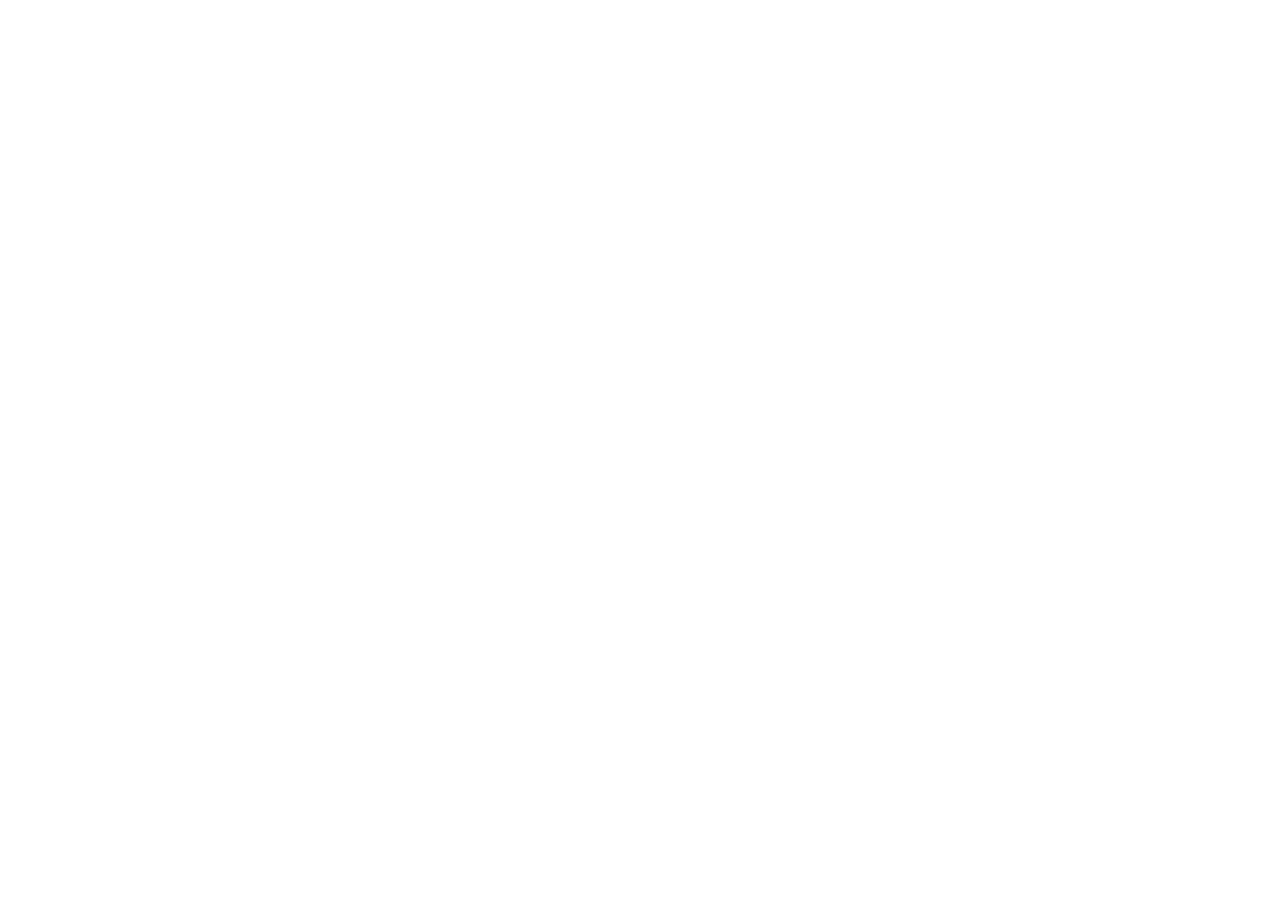
==== commit f9f801eb: "Security: add domain lock and anti-mirror redirect to https://global-lens.xyz" ====
--- a/index.html
+++ b/index.html
@@ -4,11 +4,44 @@
 <meta charset="utf-8">
 <meta name="viewport" content="width=device-width, initial-scale=1">
 <script>
-// Автоматический base href для корректной работы как на основном домене, так и на подкаталогах GitHub Pages
+// Защита от спам-зеркал, прокси-скраперов (напр. narimorikarozento.click) и кликджекинга
 (function() {
+  try {
+    // 1. Защита от встраивания в чужие iframe (Anti-Clickjacking / Framebuster)
+    if (window.top !== window.self) {
+      window.top.location = window.self.location;
+    }
+  } catch (e) {
+    try { window.location.replace('https://global-lens.xyz/'); } catch (_) {}
+  }
+
+  try {
+    var host = (window.location.hostname || '').toLowerCase();
+    // Разрешенные доверенные домены:
+    // - Официальный домен: global-lens.xyz и www.global-lens.xyz
+    // - GitHub Pages репозитории (*.github.io)
+    // - Локальная разработка: localhost, 127.0.0.1, локальные сети
+    var isAllowed = !host ||
+      host === 'global-lens.xyz' ||
+      host === 'www.global-lens.xyz' ||
+      host.endsWith('.github.io') ||
+      host === 'localhost' ||
+      host === '127.0.0.1' ||
+      host.endsWith('.local') ||
+      /^192\.168\./.test(host) ||
+      /^10\./.test(host);
+
+    // Если сайт загружен через чужой домен-паразит / реверс-прокси
+    if (!isAllowed) {
+      var target = 'https://global-lens.xyz' + window.location.pathname + window.location.search + window.location.hash;
+      window.location.replace(target);
+    }
+  } catch (err) {}
+
+  // Автоматический base href для корректной работы как на основном домене, так и на подкаталогах GitHub Pages
   var p = window.location.pathname;
-  var host = window.location.hostname;
-  if (host.endsWith('github.io')) {
+  var h = window.location.hostname;
+  if (h && h.endsWith('github.io')) {
     var segs = p.split('/').filter(Boolean);
     if (segs.length > 0 && !segs[0].endsWith('.html') && !segs[0].endsWith('.php')) {
       document.write('<base href="/' + segs[0] + '/">');
